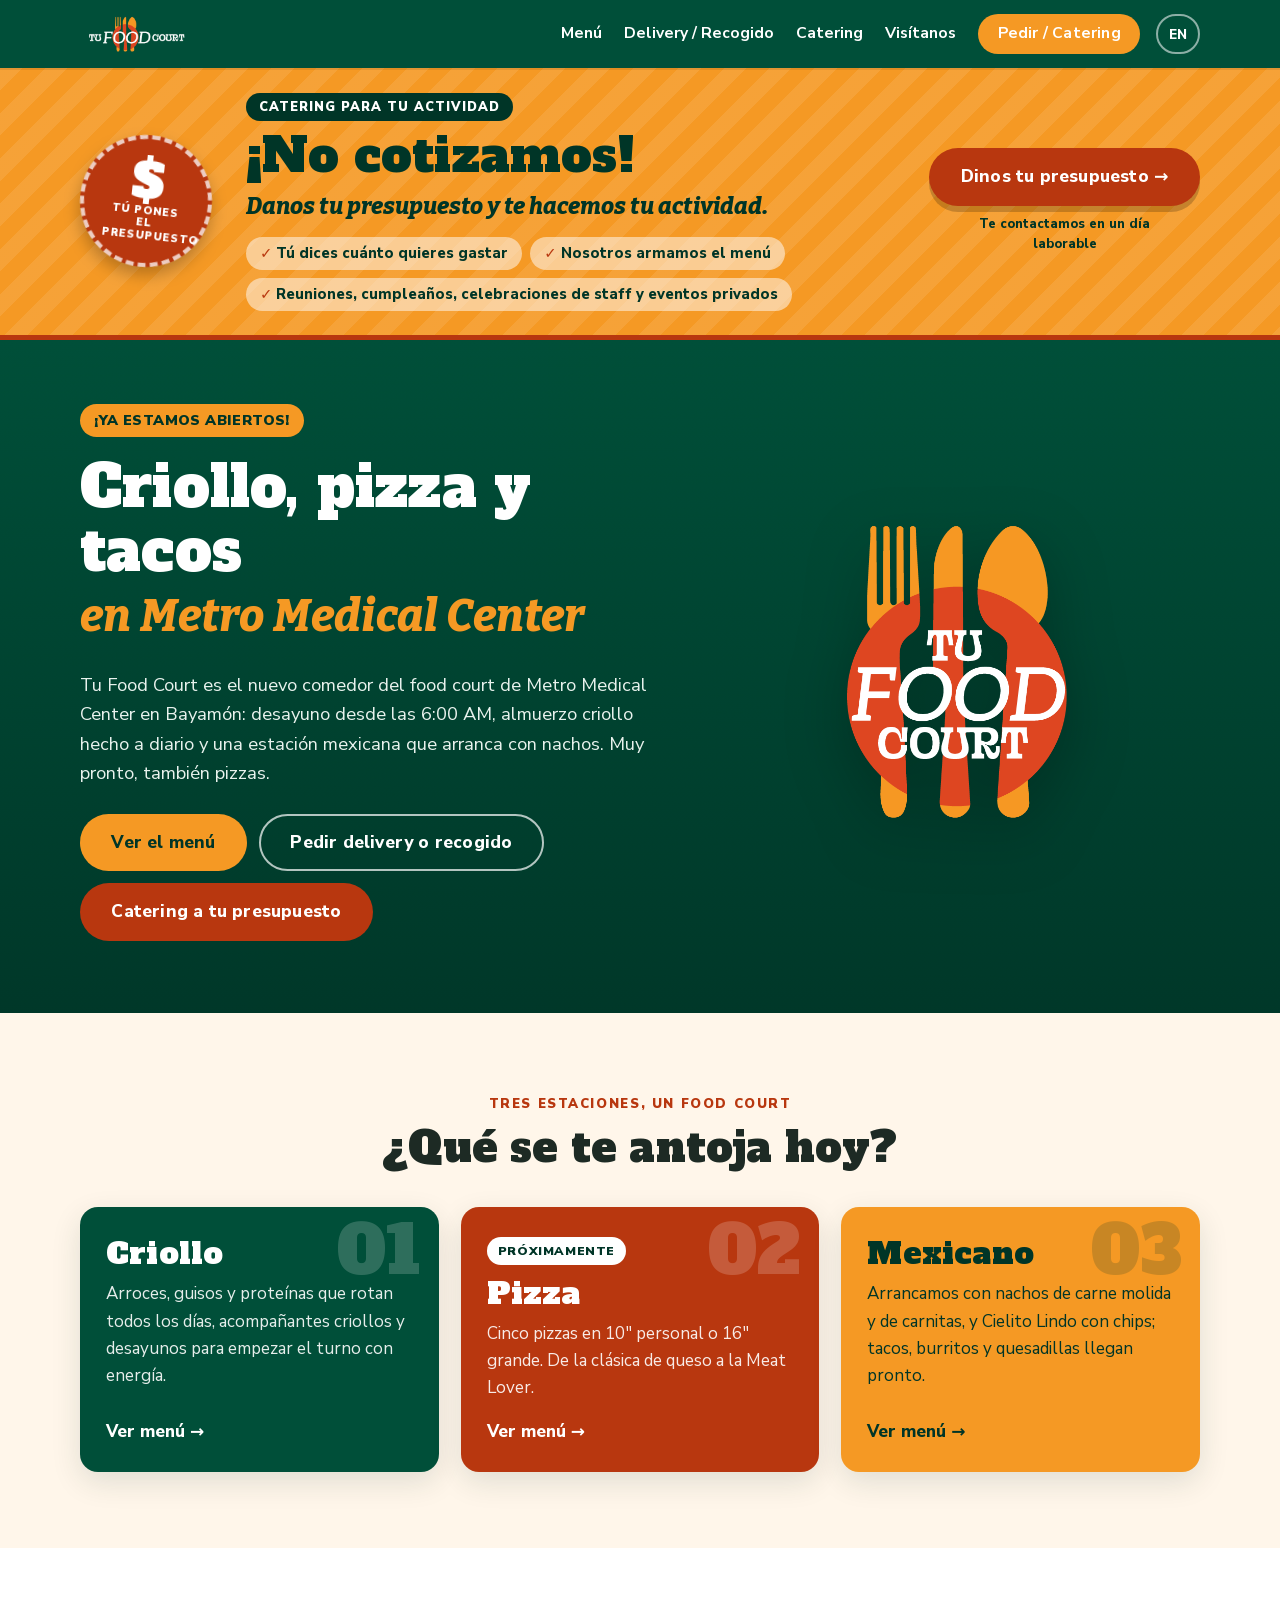
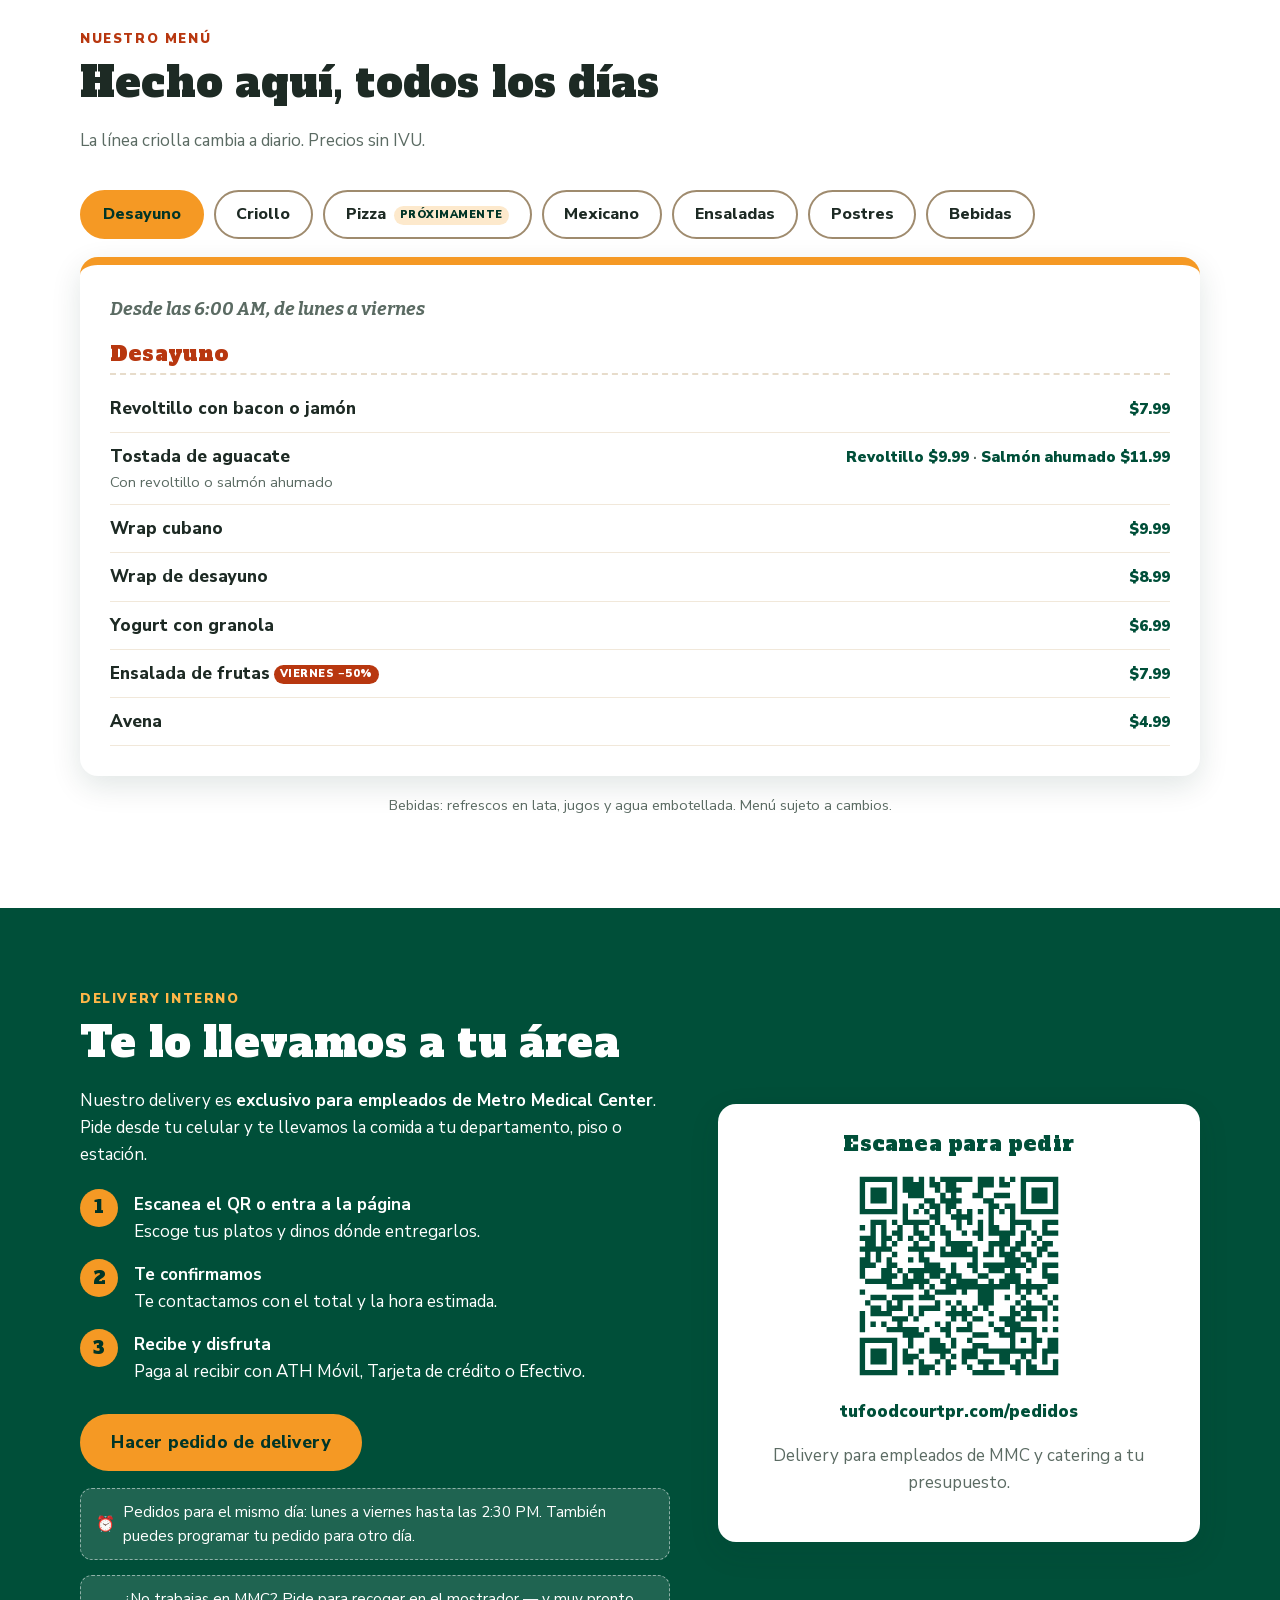
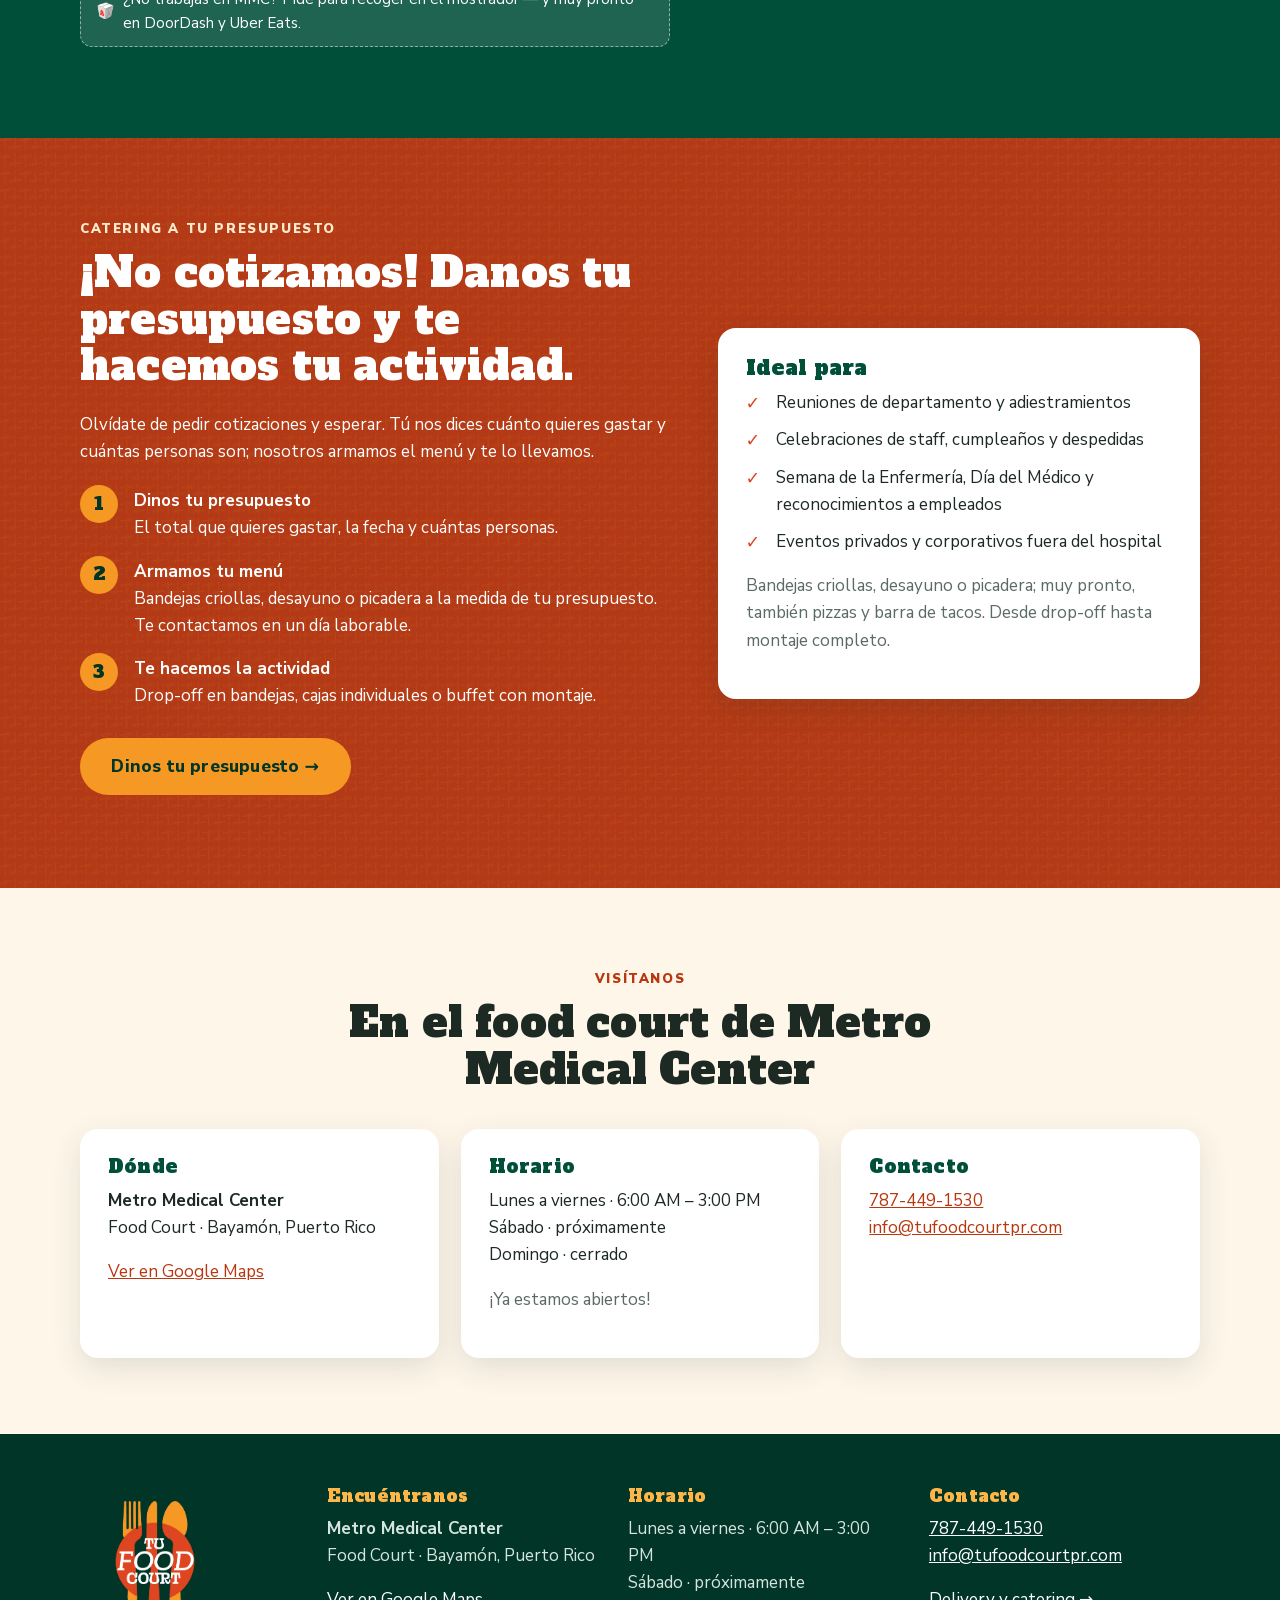
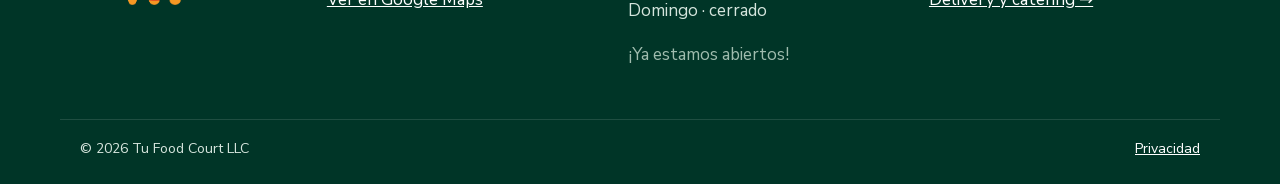
==== index.html @ abd8bc7c "Home: banner del viernes desde el jueves + anuncio de catering todos los días («¡No cotizamos!») - B" ====
<!doctype html>
<html lang="es">
<head>
  <meta charset="utf-8">
  <meta name="viewport" content="width=device-width, initial-scale=1">
  <meta http-equiv="Content-Security-Policy" content="default-src 'self'; script-src 'self' 'unsafe-inline'; style-src 'self' 'unsafe-inline'; font-src 'self'; img-src 'self' data:; connect-src https://formsubmit.co https://docs.google.com; base-uri 'self'; form-action 'none'">
  <title>Tu Food Court · Criollo, Pizza y Tacos en Bayamón</title>
  <meta name="description" content="Tu Food Court: comida criolla, pizza y tacos en el food court de Metro Medical Center, Bayamón. Delivery para empleados de MMC y catering para tus eventos.">
  <link rel="canonical" href="https://tufoodcourtpr.com/">
  <meta property="og:type" content="website">
  <meta property="og:title" content="Tu Food Court · Metro Medical Center Bayamón">
  <meta property="og:description" content="Criollo, pizza y tacos. Delivery para empleados de Metro Medical Center y catering.">
  <meta property="og:image" content="https://tufoodcourtpr.com/assets/img/og-image.jpg">
  <meta property="og:image:width" content="1200">
  <meta property="og:image:height" content="630">
  <meta name="twitter:card" content="summary_large_image">
  <meta property="og:url" content="https://tufoodcourtpr.com/">
  <meta name="theme-color" content="#004f39">
  <link rel="icon" type="image/png" href="/assets/img/favicon.png">
  <link rel="apple-touch-icon" href="/assets/img/apple-touch-icon.png">
  <link rel="preconnect" href="https://docs.google.com" crossorigin>
  <link rel="preload" href="/assets/fonts/nunito-sans-latin.woff2" as="font" type="font/woff2" crossorigin>
  <link rel="preload" href="/assets/fonts/alfa-slab-one-latin.woff2" as="font" type="font/woff2" crossorigin>
  <link rel="stylesheet" href="/assets/css/site.css?v=20261123a">
  <script src="/assets/js/config.js?v=20261123a"></script><!-- in the head (home only) so the pre-paint banner script below can read it -->
  <script type="application/ld+json">
  {"@context":"https://schema.org","@type":"Restaurant","name":"Tu Food Court","url":"https://tufoodcourtpr.com/",
   "servesCuisine":["Puerto Rican","Pizza","Mexican"],"image":"https://tufoodcourtpr.com/assets/img/og-image.jpg",
   "email":"info@tufoodcourtpr.com","acceptsReservations":"False","paymentAccepted":"ATH Móvil, Credit Card, Cash",
   "address":{"@type":"PostalAddress","streetAddress":"Metro Medical Center, Food Court","addressLocality":"Bayamón","addressRegion":"PR","addressCountry":"US"},
   "openingHoursSpecification":[
     {"@type":"OpeningHoursSpecification","dayOfWeek":["Monday","Tuesday","Wednesday","Thursday","Friday"],"opens":"06:00","closes":"15:00"}]}
  </script>
</head>
<body data-page="home" class="has-mobile-cta" data-title-en="Tu Food Court · Criollo, Pizza & Tacos in Bayamón">
  <a class="skip" href="#main" data-i18n="skip">Saltar al contenido</a>
  <header class="site-header" data-site-header></header>

  <main id="main">
    <!-- WEEKLY PROMO (filled by site.js from config.weeklyPromo; stays hidden when there is no promotion) -->
    <aside class="promo-hero" data-promo-banner aria-labelledby="promo-title" hidden></aside>

    <!-- CATERING AD (every day, config.cateringAd; site.js turns it into a slim strip while the Friday-promo banner above is on) -->
    <aside class="cat-ad" data-catering-ad aria-labelledby="cat-ad-title">
      <div class="wrap cat-inner">
        <div class="cat-badge" aria-hidden="true"><span class="cb-sign">$</span><span class="cb-txt" data-i18n="ad.badge">Tú pones el presupuesto</span></div>
        <div class="cat-copy">
          <span class="cat-kicker" data-i18n="ad.kicker">Catering para tu actividad</span>
          <p class="cat-title" id="cat-ad-title" data-i18n="ad.title">¡No cotizamos!</p>
          <p class="cat-sub" data-i18n="ad.sub">Danos tu presupuesto y te hacemos tu actividad.</p>
          <ul class="cat-points">
            <li data-i18n="ad.p1">Tú dices cuánto quieres gastar</li>
            <li data-i18n="ad.p2">Nosotros armamos el menú</li>
            <li data-i18n="ad.p3">Reuniones, cumpleaños, celebraciones de staff y eventos privados</li>
          </ul>
        </div>
        <div class="cat-act">
          <a class="btn btn-red btn-lg" href="/catering/" data-i18n="ad.cta">Dinos tu presupuesto →</a>
          <span class="cat-fine" data-i18n="ad.fine">Te contactamos en un día laborable</span>
        </div>
      </div>
    </aside>
    <script>
      // Before the first paint: on the Friday-promo days (from config.weeklyPromo.announceDaysBefore days ahead until the promo day's last
      // call, Puerto Rico time) hand the top to the promo banner right away, so nothing jumps when site.js fills it in. site.js
      // (TFC.promoNext / promoBanner) has the final word; keep this rule in step with it.
      (function () {
        try {
          var C = window.TFC_CONFIG, ad = document.querySelector('[data-catering-ad]');
          if (C.cateringAd === false) ad.hidden = true;
          var p = C.weeklyPromo, h = p && C.schedule[p.day];
          if (!p || !(p.percent > 0 && p.percent < 100) || !Array.isArray(p.items) || !Array.isArray(h)) return;
          var o = {};
          new Intl.DateTimeFormat('en-US', { timeZone: C.timeZone, hourCycle: 'h23', weekday: 'short', year: 'numeric', month: '2-digit', day: '2-digit', hour: '2-digit', minute: '2-digit' })
            .formatToParts(new Date()).forEach(function (x) { o[x.type] = x.value; });
          if (p.from && o.year + '-' + o.month + '-' + o.day < p.from) return;
          var dow = ['Sun', 'Mon', 'Tue', 'Wed', 'Thu', 'Fri', 'Sat'].indexOf(o.weekday);
          var c = h[1].split(':'), last = +c[0] * 60 + +c[1] - C.lastCallMinutesBeforeClose;
          var days = (p.day - dow + 7) % 7;
          if (days === 0 && +o.hour * 60 + +o.minute >= last) days = 7;
          var ann = Number.isInteger(p.announceDaysBefore) && p.announceDaysBefore >= 0 ? p.announceDaysBefore : 1;
          if (days > ann) return;
          var b = document.querySelector('[data-promo-banner]');
          b.hidden = false;
          b.classList.add('is-pending');
          ad.classList.add('is-slim');
        } catch (e) { /* site.js decides */ }
      })();
    </script>

    <!-- HERO -->
    <section class="hero">
      <div class="wrap">
        <div>
          <span class="hero-badge" data-cfg="openingLabel">¡Ya estamos abiertos!</span>
          <h1><span data-i18n="hero.title">Criollo, pizza y tacos</span>
            <span class="accent" data-i18n="hero.sub">en Metro Medical Center</span></h1>
          <p class="hero-lead" data-i18n="hero.lead">Tu Food Court es el nuevo comedor del food court de Metro Medical Center en Bayamón: desayuno desde las 6:00 AM, almuerzo criollo hecho a diario y una estación mexicana que arranca con nachos. Muy pronto, también pizzas.</p>
          <div class="hero-ctas">
            <a class="btn btn-amber btn-lg" href="#menu" data-i18n="hero.cta1">Ver el menú</a>
            <a class="btn btn-ghost btn-lg" href="/delivery/" data-i18n="hero.cta2">Pedir delivery o recogido</a>
            <a class="btn btn-red btn-lg" href="/catering/" data-i18n="hero.cta3">Catering a tu presupuesto</a>
          </div>
        </div>
        <img class="hero-logo" src="/assets/img/logo-v1.png" alt="Tu Food Court" width="823" height="717" fetchpriority="high">
      </div>
    </section>

    <!-- STATIONS -->
    <section class="section" id="estaciones">
      <div class="wrap">
        <div class="section-head center">
          <span class="eyebrow" data-i18n="st.eyebrow">Tres estaciones, un food court</span>
          <h2 data-i18n="st.title">¿Qué se te antoja hoy?</h2>
        </div>
        <div class="stations">
          <article class="station station-green">
            <span class="station-num" aria-hidden="true">01</span>
            <h3>Criollo</h3>
            <p data-i18n="st.criollo">Arroces, guisos y proteínas que rotan todos los días, acompañantes criollos y desayunos para empezar el turno con energía.</p>
            <a href="#menu" data-station-link="criollo" data-i18n="st.see">Ver menú →</a>
          </article>
          <article class="station station-red">
            <span class="station-num" aria-hidden="true">02</span>
            <span class="soon-badge" data-soon="pizza" data-i18n="soon">Próximamente</span>
            <h3>Pizza</h3>
            <p data-i18n="st.pizza">Cinco pizzas en 10" personal o 16" grande. De la clásica de queso a la Meat Lover.</p>
            <a href="#menu" data-station-link="pizza" data-i18n="st.see">Ver menú →</a>
          </article>
          <article class="station station-amber">
            <span class="station-num" aria-hidden="true">03</span>
            <span class="soon-badge" data-soon="mexicano" data-i18n="soon" hidden>Próximamente</span>
            <h3 data-i18n="st.mexTitle">Mexicano</h3>
            <p data-i18n="st.mex">Arrancamos con nachos de carne molida y de carnitas, y Cielito Lindo con chips; tacos, burritos y quesadillas llegan pronto.</p>
            <a href="#menu" data-station-link="mexicano" data-i18n="st.see">Ver menú →</a>
          </article>
        </div>
      </div>
    </section>

    <!-- MENU -->
    <section class="section section-paper" id="menu">
      <div class="wrap">
        <div class="section-head">
          <span class="eyebrow" data-i18n="menu.eyebrow">Nuestro menú</span>
          <h2 data-i18n="menu.title">Hecho aquí, todos los días</h2>
          <p class="muted" data-i18n="menu.lead">La línea criolla cambia a diario. Precios sin IVU.</p>
        </div>
        <div data-menu></div>
        <p class="menu-foot" data-i18n="menu.foot">Bebidas: refrescos en lata, jugos y agua embotellada. Menú sujeto a cambios.</p>
      </div>
    </section>

    <!-- DELIVERY -->
    <section class="section section-green" id="delivery">
      <div class="wrap split">
        <div>
          <span class="eyebrow" data-i18n="dl.eyebrow">Delivery interno</span>
          <h2 data-i18n="dl.title">Te lo llevamos a tu área</h2>
          <p data-i18n="dl.lead">Nuestro delivery es <strong>exclusivo para empleados de Metro Medical Center</strong>. Pide desde tu celular y te llevamos la comida a tu departamento, piso o estación.</p>
          <ol class="steps">
            <li><strong data-i18n="dl.s1t">Escanea el QR o entra a la página</strong><span data-i18n="dl.s1">Escoge tus platos y dinos dónde entregarlos.</span></li>
            <li><strong data-i18n="dl.s2t">Te confirmamos</strong><span data-i18n="dl.s2">Te contactamos con el total y la hora estimada.</span></li>
            <li><strong data-i18n="dl.s3t">Recibe y disfruta</strong><span><span data-i18n="dl.s3">Paga al recibir con</span> <span data-cfg-pay></span>.</span></li>
          </ol>
          <p><a class="btn btn-amber btn-lg" href="/delivery/" data-i18n="dl.cta">Hacer pedido de delivery</a></p>
          <p class="pill-note"><span aria-hidden="true">⏰</span> <span data-cfg-lastcall></span></p>
          <p class="pill-note"><span aria-hidden="true">🥡</span> <span data-i18n="dl.soon">¿No trabajas en MMC? Pide para recoger en el mostrador — y muy pronto en DoorDash y Uber Eats.</span></p>
        </div>
        <div class="card qr-card">
          <h3 data-i18n="qr.title">Escanea para pedir</h3>
          <img src="/assets/img/qr/qr-pedidos.svg" alt="Código QR para pedidos de delivery y catering" width="220" height="220">
          <p class="url">tufoodcourtpr.com/pedidos</p>
          <p class="muted" data-i18n="qr.lead">Delivery para empleados de MMC y catering a tu presupuesto.</p>
        </div>
      </div>
    </section>

    <!-- CATERING -->
    <section class="section section-red" id="catering">
      <div class="wrap split">
        <div>
          <span class="eyebrow" data-i18n="ct.eyebrow">Catering a tu presupuesto</span>
          <h2 data-i18n="ct.title">¡No cotizamos! Danos tu presupuesto y te hacemos tu actividad.</h2>
          <p data-i18n="ct.lead">Olvídate de pedir cotizaciones y esperar. Tú nos dices cuánto quieres gastar y cuántas personas son; nosotros armamos el menú y te lo llevamos.</p>
          <ol class="steps">
            <li><strong data-i18n="ct.s1t">Dinos tu presupuesto</strong><span data-i18n="ct.s1">El total que quieres gastar, la fecha y cuántas personas.</span></li>
            <li><strong data-i18n="ct.s2t">Armamos tu menú</strong><span data-i18n="ct.s2">Bandejas criollas, desayuno o picadera a la medida de tu presupuesto. Te contactamos en un día laborable.</span></li>
            <li><strong data-i18n="ct.s3t">Te hacemos la actividad</strong><span data-i18n="ct.s3">Drop-off en bandejas, cajas individuales o buffet con montaje.</span></li>
          </ol>
          <p><a class="btn btn-amber btn-lg" href="/catering/" data-i18n="ct.cta">Dinos tu presupuesto →</a></p>
        </div>
        <div class="card">
          <h3 data-i18n="ct.cardTitle">Ideal para</h3>
          <ul class="check-list">
            <li data-i18n="ct.i1">Reuniones de departamento y adiestramientos</li>
            <li data-i18n="ct.i2">Celebraciones de staff, cumpleaños y despedidas</li>
            <li data-i18n="ct.i3">Semana de la Enfermería, Día del Médico y reconocimientos a empleados</li>
            <li data-i18n="ct.i4">Eventos privados y corporativos fuera del hospital</li>
          </ul>
          <p class="muted" data-i18n="ct.lead2">Bandejas criollas, desayuno o picadera; muy pronto, también pizzas y barra de tacos. Desde drop-off hasta montaje completo.</p>
        </div>
      </div>
    </section>

    <!-- VISIT -->
    <section class="section" id="visitanos">
      <div class="wrap">
        <div class="section-head center">
          <span class="eyebrow" data-i18n="vs.eyebrow">Visítanos</span>
          <h2 data-i18n="vs.title">En el food court de Metro Medical Center</h2>
        </div>
        <div class="visit-grid">
          <div class="card">
            <h3 data-i18n="vs.where">Dónde</h3>
            <p><strong data-cfg="locationName"></strong><br><span data-cfg="locationArea"></span></p>
            <a data-cfg-maps href="#" target="_blank" rel="noopener" data-i18n="footer.map">Ver en Google Maps</a>
          </div>
          <div class="card">
            <h3 data-i18n="vs.hours">Horario</h3>
            <p data-cfg="hours"></p>
            <p class="muted" data-cfg="openingLabel"></p>
          </div>
          <div class="card">
            <h3 data-i18n="vs.contact">Contacto</h3>
            <p data-cfg-contact></p>
          </div>
        </div>
      </div>
    </section>
  </main>

  <div class="mobile-cta">
    <a class="btn btn-amber" href="/delivery/" data-i18n="m.delivery">Delivery / Recogido</a>
    <a class="btn btn-red" href="/catering/" data-i18n="m.catering">Catering</a>
  </div>

  <footer class="site-footer" data-site-footer></footer>

  <script src="/assets/js/menu.js?v=20261123a"></script>
  <script src="/assets/js/prices.js?v=20261123a"></script>
  <script src="/assets/js/i18n.js?v=20261123a"></script>
  <script src="/assets/js/site.js?v=20261123a"></script>
  <script src="/assets/js/criollo.js?v=20261123a"></script>
  <script>
    document.querySelectorAll('[data-station-link]').forEach(function (a) {
      a.addEventListener('click', function () {
        var m = document.querySelector('[data-menu]');
        m.dataset.active = a.dataset.stationLink; // honoured by the next render even while "Cargando el menú…" is showing
        var b = m.querySelector('[data-station="' + a.dataset.stationLink + '"]');
        if (b) b.click();
      });
    });
  </script>
</body>
</html>
---- assets/css/site.css ----
/* Tu Food Court — brand stylesheet. Colors sampled from the official logo files. */

/* Self-hosted Latin subsets (SIL Open Font License, see assets/fonts/OFL.txt). */
@font-face { font-family: 'Alfa Slab One'; font-style: normal; font-weight: 400; font-display: swap; src: url('/assets/fonts/alfa-slab-one-latin.woff2') format('woff2'); }
@font-face { font-family: 'Bitter'; font-style: italic; font-weight: 700 800; font-display: swap; src: url('/assets/fonts/bitter-italic-latin.woff2') format('woff2'); }
@font-face { font-family: 'Nunito Sans'; font-style: normal; font-weight: 400 900; font-display: swap; src: url('/assets/fonts/nunito-sans-latin.woff2') format('woff2'); }

:root {
  --green: #004f39;
  --green-deep: #003527;
  --green-soft: #e3efe9;
  --red: #db461c;
  --red-deep: #b8370f;
  --amber: #f59924;
  --amber-soft: #fde9cc;
  --cream: #fff6ea;
  --paper: #ffffff;
  --ink: #1d2a24;
  --muted: #5b6b63;
  --line: #e7dccb;
  --line-strong: #9f8b6e;   /* 3.1:1 on white — visible form-field borders */
  --amber-text: #ffb648;    /* amber for TEXT on green (4.35:1 → 5.9:1) */
  --radius: 18px;
  --radius-sm: 10px;
  --shadow: 0 10px 30px rgba(0, 53, 39, .12);
  --font-display: 'Alfa Slab One', 'Rockwell', Georgia, serif;
  --font-accent: 'Bitter', Georgia, serif;
  --font-body: 'Nunito Sans', system-ui, -apple-system, 'Segoe UI', sans-serif;
  --wrap: 1160px;
}

*, *::before, *::after { box-sizing: border-box; }
html { scroll-behavior: smooth; -webkit-text-size-adjust: 100%; overflow-x: clip; } /* clip (not hidden) keeps sticky/anchors working and stops phones from widening the page when something overflows */
body {
  margin: 0;
  font-family: var(--font-body);
  font-size: 17px;
  line-height: 1.6;
  color: var(--ink);
  background: var(--cream);
  /* no overflow-x here: with html { overflow-x: clip } a body overflow value would make body a scroll
     container and un-stick the header */
}
img { max-width: 100%; height: auto; display: block; }
[hidden] { display: none !important; }
a { color: var(--red-deep); }
a:hover { color: var(--red); }
h1, h2, h3, h4 { font-family: var(--font-display); font-weight: 400; line-height: 1.12; margin: 0 0 .5em; letter-spacing: .2px; }
h1 { font-size: clamp(2.1rem, 5.2vw, 3.6rem); }
h2 { font-size: clamp(1.7rem, 3.6vw, 2.6rem); }
h3 { font-size: 1.3rem; }
p { margin: 0 0 1em; }
.wrap { width: 100%; max-width: var(--wrap); margin: 0 auto; padding: 0 20px; }
.sr-only { position: absolute; width: 1px; height: 1px; overflow: hidden; clip: rect(0 0 0 0); white-space: nowrap; }
.muted { color: var(--muted); }
.accent { font-family: var(--font-accent); font-style: italic; font-weight: 800; }
:focus-visible { outline: 3px solid var(--green); outline-offset: 2px; }
.site-header :focus-visible, .hero :focus-visible, .section-green :focus-visible, .section-red :focus-visible, .page-hero :focus-visible, .hub :focus-visible, .site-footer :focus-visible, .station :focus-visible { outline-color: var(--amber); }
.station-amber :focus-visible { outline-color: var(--green-deep); }
.station-red :focus-visible, .section-red :focus-visible, .page-hero.red :focus-visible { outline-color: #fff; }
[id] { scroll-margin-top: 84px; } /* anchors land below the sticky header */
.skip { position: absolute; left: -999px; top: 8px; background: var(--amber); color: var(--green-deep); padding: 8px 14px; border-radius: 8px; z-index: 100; font-weight: 800; }
.skip:focus { left: 8px; }

/* ---------- buttons ---------- */
.btn {
  display: inline-flex; align-items: center; justify-content: center; gap: .5em;
  font-family: var(--font-body); font-weight: 800; font-size: 1rem; letter-spacing: .2px;
  padding: .85em 1.4em; border-radius: 999px; border: 2px solid transparent;
  text-decoration: none; cursor: pointer; transition: transform .12s ease, background .15s ease, box-shadow .15s ease;
  line-height: 1.1;
}
.btn:hover { transform: translateY(-1px); }
.btn:active { transform: translateY(0); }
.btn-amber { background: var(--amber); color: var(--green-deep); }
.btn-amber:hover { background: #ffaa3d; color: var(--green-deep); }
.btn-red { background: var(--red-deep); color: #fff; } /* 5.9:1 with white; brand red alone is 4.3:1 */
.btn-red:hover { background: #9e2f0c; color: #fff; }
.btn-green { background: var(--green); color: #fff; }
.btn-green:hover { background: var(--green-deep); color: #fff; }
.btn-ghost { background: transparent; color: #fff; border-color: rgba(255,255,255,.7); }
.btn-ghost:hover { background: rgba(255,255,255,.12); color: #fff; }
.btn-sm { padding: .6em 1.1em; font-size: .92rem; }
.btn-lg { padding: 1em 1.7em; font-size: 1.08rem; }
.btn[disabled] { opacity: .6; cursor: progress; transform: none; }

/* ---------- header ---------- */
.site-header { position: sticky; top: 0; z-index: 50; min-height: 68px; background: var(--green); box-shadow: 0 2px 0 rgba(0,0,0,.08); } /* reserved so the page doesn't jump when site.js draws the header */
.header-inner { display: flex; align-items: center; gap: 16px; min-height: 68px; }
.brand img { height: 50px; width: auto; }
.nav { display: flex; align-items: center; gap: 22px; margin-left: auto; }
.nav a { color: #fff; text-decoration: none; font-weight: 700; font-size: .98rem; }
.nav a:not(.btn):hover, .nav a[aria-current] { color: var(--amber-text); }
.header-actions { display: flex; align-items: center; gap: 8px; }
.lang-toggle {
  font: 800 .85rem var(--font-body); color: #fff; background: transparent;
  border: 2px solid rgba(255,255,255,.55); border-radius: 999px; padding: .35em .8em; cursor: pointer; min-height: 40px; min-width: 44px;
}
.lang-toggle:hover { border-color: var(--amber); color: var(--amber-text); }
.nav-burger { display: none; background: none; border: 0; padding: 10px; cursor: pointer; min-width: 44px; min-height: 44px; }
.nav-burger span { display: block; width: 24px; height: 3px; background: #fff; border-radius: 2px; margin: 4px 0; }
@media (max-width: 880px) {
  .nav-burger { display: block; }
  .nav {
    position: absolute; top: 100%; left: 0; right: 0; flex-direction: column; align-items: stretch; gap: 0;
    background: var(--green-deep); padding: 8px 20px 18px; display: none; margin: 0;
  }
  .nav.open { display: flex; }
  .nav a { padding: 12px 0; border-bottom: 1px solid rgba(255,255,255,.1); }
  .nav .nav-cta { margin-top: 12px; border-bottom: 0; }
  .header-actions { margin-left: auto; }
  .brand img { height: 42px; }
}

/* ---------- hero ---------- */
.hero {
  position: relative; color: #fff; overflow: hidden;
  background: var(--green) url('/assets/img/pattern-tile.png') repeat;
  background-blend-mode: soft-light;
  background-size: 300px;
}
.hero::after { content: ''; position: absolute; inset: 0; background: linear-gradient(180deg, rgba(0,79,57,.8), rgba(0,53,39,.9)); }
.hero .wrap { position: relative; z-index: 1; display: grid; grid-template-columns: 1.1fr .9fr; gap: 40px; align-items: center; padding-top: 64px; padding-bottom: 72px; }
.hero h1 { color: #fff; }
.hero h1 .accent { color: var(--amber); display: block; font-size: .78em; margin-top: .15em; }
.hero-lead { font-size: 1.15rem; max-width: 34em; color: #e8f2ed; }
.hero-badge {
  display: inline-block; background: var(--amber); color: var(--green-deep); font-weight: 900;
  border-radius: 999px; padding: .35em 1em; font-size: .9rem; letter-spacing: .4px; text-transform: uppercase; margin-bottom: 18px;
}
.hero-ctas { display: flex; flex-wrap: wrap; gap: 12px; margin-top: 26px; }
.hero-logo { justify-self: center; width: min(420px, 100%); filter: drop-shadow(0 18px 30px rgba(0,0,0,.25)); }
@media (max-width: 880px) {
  .hero .wrap { grid-template-columns: 1fr; text-align: center; padding-top: 36px; padding-bottom: 52px; gap: 18px; }
  .hero-logo { width: min(260px, 70%); order: -1; }
  .hero-lead { margin-left: auto; margin-right: auto; }
  .hero-ctas { justify-content: center; }
}

/* ---------- weekly promo banner (home; filled by site.js from config.weeklyPromo) ---------- */
.promo-hero {
  position: relative; overflow: hidden; color: #fff;
  background: linear-gradient(rgba(0,0,0,.18), rgba(0,0,0,.18)), url('/assets/img/pattern-tile.png') repeat var(--red); background-size: auto, 300px; /* same recipe as .section-red: white text ≥4.6:1 */
  border-bottom: 5px solid var(--amber);
  animation: promo-in .55s cubic-bezier(.2,.8,.2,1) both;
}
.promo-hero[hidden] { display: none; }
.promo-hero.is-pending { min-height: 290px; } /* reserved by the pre-paint script in index.html until site.js draws the banner */
.promo-hero::before { /* a light sweep across the banner, three times, once the page has settled */
  content: ''; position: absolute; inset: 0; pointer-events: none; transform: translateX(-100%);
  background: linear-gradient(105deg, transparent 38%, rgba(255,255,255,.2) 50%, transparent 62%);
  animation: promo-shine 2.6s ease-in-out 1.1s 1; /* one pass: all automatic motion ends within 5 s (WCAG 2.2.2) */
}
.promo-hero :focus-visible { outline-color: #fff; }
.promo-inner { position: relative; z-index: 1; display: grid; grid-template-columns: auto minmax(0, 1fr) auto; gap: 18px 34px; align-items: center; padding-top: 26px; padding-bottom: 26px; }
.promo-burst {
  position: relative; width: 138px; height: 138px; display: grid; place-content: center; text-align: center; color: var(--green-deep);
  transform: rotate(-8deg); filter: drop-shadow(0 8px 12px rgba(0,0,0,.35));
  animation: promo-burst-in .7s .2s cubic-bezier(.3,1.6,.5,1) both, promo-pulse 1.6s 1.1s ease-in-out 2;
}
.promo-burst::before {
  content: ''; position: absolute; inset: 0; background: var(--amber);
  clip-path: polygon(50% 0%, 61% 11%, 75% 6%, 80% 20%, 94% 25%, 89% 39%, 100% 50%, 89% 61%, 94% 75%, 80% 80%, 75% 94%, 61% 89%, 50% 100%, 39% 89%, 25% 94%, 20% 80%, 6% 75%, 11% 61%, 0% 50%, 11% 39%, 6% 25%, 20% 20%, 25% 6%, 39% 11%);
}
.promo-burst > * { position: relative; }
.pb-num { font-family: var(--font-display); font-size: 2.9rem; line-height: .95; }
.pb-num small { font-size: 1.6rem; }
.pb-off { font-weight: 900; font-size: 1rem; letter-spacing: 2px; margin-top: 2px; }
.promo-kicker { display: inline-block; background: var(--amber); color: var(--green-deep); font-weight: 900; font-size: .84rem; letter-spacing: 1px; text-transform: uppercase; border-radius: 999px; padding: .3em 1em; margin-bottom: 8px; }
.promo-title { font-family: var(--font-display); line-height: 1.12; letter-spacing: .2px; color: #fff; font-size: clamp(1.9rem, 4.6vw, 3rem); margin: 0 0 .15em; text-shadow: 0 2px 0 rgba(0,0,0,.18); }
.promo-sub { font-size: 1.12rem; font-weight: 700; margin: 0; color: #fff; }
.promo-dishes { list-style: none; margin: 14px 0 0; padding: 0; display: flex; flex-wrap: wrap; gap: 8px; }
.promo-dishes li { background: rgba(0,0,0,.26); border-radius: 999px; padding: .38em 1em; font-size: .95rem; font-weight: 800; }
.promo-dishes .pd-price { white-space: nowrap; }
.promo-hero .was { color: #ffd9cb; font-weight: 700; }
.promo-dishes .now { font-size: 1.12rem; font-weight: 900; color: #fff; }
.promo-act { display: flex; flex-direction: column; align-items: center; gap: 8px; text-align: center; }
.promo-act .btn { box-shadow: 0 6px 0 rgba(0,0,0,.22); }
.promo-act .btn:hover { transform: translateY(-2px); }
.promo-fine { font-size: .8rem; font-weight: 700; color: #ffe9dc; max-width: 17em; }
@keyframes promo-in { from { opacity: 0; transform: translateY(-14px); } }
@keyframes promo-shine { from { transform: translateX(-100%); } to { transform: translateX(100%); } }
@keyframes promo-burst-in { from { opacity: 0; transform: scale(.2) rotate(-55deg); } }
@keyframes promo-pulse { 50% { transform: scale(1.08) rotate(-4deg); } }
@media (max-width: 760px) {
  .promo-inner { grid-template-columns: auto minmax(0, 1fr); grid-template-areas: "burst kick" "burst title" "sub sub" "dishes dishes" "act act"; gap: 2px 16px; padding-top: 18px; padding-bottom: 20px; }
  .promo-copy { display: contents; }
  .promo-burst { grid-area: burst; width: 98px; height: 98px; }
  .pb-num { font-size: 2.05rem; }
  .pb-num small { font-size: 1.15rem; }
  .pb-off { font-size: .8rem; }
  .promo-kicker { grid-area: kick; align-self: end; justify-self: start; font-size: .76rem; margin-bottom: 2px; }
  .promo-title { grid-area: title; align-self: start; font-size: clamp(1.55rem, 7.4vw, 2rem); margin: 0; }
  .promo-sub { grid-area: sub; margin-top: 10px; font-size: 1.02rem; }
  .promo-dishes { grid-area: dishes; margin-top: 10px; }
  .promo-act { grid-area: act; margin-top: 14px; }
  .promo-act .btn { width: 100%; }
  .promo-hero.is-pending { min-height: 470px; }
}

/* ---------- catering ad (home, every day; config.cateringAd). Big banner, or .is-slim strip under the promo banner ---------- */
.cat-ad {
  position: relative; overflow: hidden; color: var(--green-deep);
  background: repeating-linear-gradient(135deg, rgba(255,255,255,.09) 0 16px, transparent 16px 32px), var(--amber); /* green-deep text on amber: 6.4:1 */
  border-bottom: 5px solid var(--red-deep);
  animation: promo-in .55s cubic-bezier(.2,.8,.2,1) both;
}
.cat-ad[hidden] { display: none; }
.cat-ad :focus-visible { outline-color: var(--green-deep); }
.cat-inner { position: relative; display: grid; grid-template-columns: auto minmax(0, 1fr) auto; gap: 18px 34px; align-items: center; padding-top: 24px; padding-bottom: 24px; }
.cat-badge {
  width: 132px; height: 132px; border-radius: 50%; background: var(--red-deep); color: #fff; border: 4px dashed rgba(255,255,255,.75);
  display: grid; place-content: center; text-align: center; transform: rotate(6deg); box-shadow: 0 8px 16px rgba(0,0,0,.25);
  animation: promo-burst-in .7s .2s cubic-bezier(.3,1.6,.5,1) both, promo-pulse 1.6s 1.1s ease-in-out 2;
}
.cb-sign { font-family: var(--font-display); font-size: 3rem; line-height: .9; }
.cb-txt { font-weight: 900; font-size: .68rem; letter-spacing: .6px; text-transform: uppercase; line-height: 1.15; max-width: 7.5em; margin: 2px auto 0; }
.cat-kicker { display: inline-block; background: var(--green-deep); color: #fff; font-weight: 900; font-size: .8rem; letter-spacing: 1px; text-transform: uppercase; border-radius: 999px; padding: .3em 1em; margin-bottom: 8px; }
.cat-title { font-family: var(--font-display); line-height: 1.12; letter-spacing: .2px; color: var(--green-deep); font-size: clamp(1.9rem, 4.6vw, 3rem); margin: 0 0 .1em; }
.cat-sub { font-family: var(--font-accent); font-style: italic; font-weight: 800; font-size: clamp(1.15rem, 2.4vw, 1.45rem); margin: 0; }
.cat-points { list-style: none; margin: 12px 0 0; padding: 0; display: flex; flex-wrap: wrap; gap: 8px; }
.cat-points li { background: rgba(255,255,255,.5); border-radius: 999px; padding: .32em .95em; font-size: .92rem; font-weight: 800; }
.cat-points li::before { content: '✓ '; color: var(--red-deep); font-weight: 900; }
.cat-act { display: flex; flex-direction: column; align-items: center; gap: 8px; text-align: center; }
.cat-act .btn { box-shadow: 0 6px 0 rgba(0,0,0,.2); }
.cat-act .btn:hover { transform: translateY(-2px); }
.cat-fine { font-size: .8rem; font-weight: 800; max-width: 17em; }
.cat-ad.is-slim { animation: none; border-bottom-width: 4px; }
.cat-ad.is-slim .cat-badge, .cat-ad.is-slim .cat-kicker, .cat-ad.is-slim .cat-points, .cat-ad.is-slim .cat-fine { display: none; }
.cat-ad.is-slim .cat-inner { grid-template-columns: minmax(0, 1fr) auto; padding-top: 12px; padding-bottom: 12px; gap: 10px 24px; }
.cat-ad.is-slim .cat-title { display: inline; font-size: clamp(1.25rem, 2.6vw, 1.6rem); margin-right: .35em; }
.cat-ad.is-slim .cat-sub { display: inline; font-size: clamp(1.02rem, 2vw, 1.2rem); }
.cat-ad.is-slim .cat-act .btn { padding: .65em 1.2em; font-size: .98rem; }
@media (max-width: 760px) {
  .cat-inner { grid-template-columns: auto minmax(0, 1fr); grid-template-areas: "badge kick" "badge title" "sub sub" "points points" "act act"; gap: 2px 16px; padding-top: 18px; padding-bottom: 20px; }
  .cat-copy { display: contents; }
  .cat-badge { grid-area: badge; width: 96px; height: 96px; border-width: 3px; }
  .cb-sign { font-size: 2.2rem; }
  .cb-txt { font-size: .56rem; letter-spacing: 0; }
  .cat-kicker { grid-area: kick; align-self: end; justify-self: start; font-size: .72rem; margin-bottom: 2px; }
  .cat-title { grid-area: title; align-self: start; font-size: clamp(1.6rem, 8vw, 2.1rem); margin: 0; }
  .cat-sub { grid-area: sub; margin-top: 10px; }
  .cat-points { grid-area: points; margin-top: 10px; }
  .cat-act { grid-area: act; margin-top: 14px; }
  .cat-act .btn { width: 100%; }
  .cat-ad.is-slim .cat-inner { grid-template-columns: 1fr; grid-template-areas: "sub" "act"; text-align: center; }
  .cat-ad.is-slim .cat-copy { display: block; grid-area: sub; }
  .cat-ad.is-slim .cat-sub { margin-top: 0; }
  .cat-ad.is-slim .cat-act { margin-top: 4px; }
  .cat-ad.is-slim .cat-act .btn { width: auto; }
}

/* ---------- sections ---------- */
.section { padding: 76px 0; }
.section-head { max-width: 720px; margin-bottom: 36px; }
.section-head.center { text-align: center; margin-left: auto; margin-right: auto; }
.eyebrow { display: inline-block; font-weight: 900; font-size: .82rem; letter-spacing: 1.6px; text-transform: uppercase; color: var(--red-deep); margin-bottom: 10px; }
.section-green { background: var(--green); color: #fff; }
.section-green h2, .section-green h3 { color: #fff; }
.section-green .eyebrow { color: var(--amber-text); }
.section-red { background: linear-gradient(rgba(0,0,0,.18), rgba(0,0,0,.18)), url('/assets/img/pattern-tile.png') repeat var(--red); background-size: auto, 300px; color: #fff; } /* slight darkening lifts white text to ≥4.6:1 */
.section-red h2, .section-red h3 { color: #fff; }
.section-red .eyebrow { color: var(--amber-soft); }
.section-paper { background: var(--paper); }
@media (max-width: 640px) { .section { padding: 54px 0; } }

/* stations */
.stations { display: grid; grid-template-columns: repeat(3, 1fr); gap: 22px; }
.station {
  border-radius: var(--radius); padding: 30px 26px 26px; color: #fff; position: relative; overflow: hidden; min-height: 250px;
  display: flex; flex-direction: column; box-shadow: var(--shadow);
}
.station h3 { font-size: 1.9rem; margin-bottom: .3em; }
.station p { color: rgba(255,255,255,.9); }
.station .station-num { font-family: var(--font-display); font-size: 4.2rem; line-height: 1; opacity: .18; position: absolute; right: 18px; top: 10px; }
.station a { margin-top: auto; color: #fff; font-weight: 800; text-decoration: none; }
.station a:hover { text-decoration: underline; color: #fff; }
.station-green { background: var(--green); }
.station-red { background: var(--red-deep); }
.station-amber { background: var(--amber); color: var(--green-deep); }
.station-amber p, .station-amber a, .station-amber a:hover { color: var(--green-deep); }
@media (max-width: 880px) { .stations { grid-template-columns: 1fr; } .station { min-height: 0; } }

/* «Próximamente»: stations listed in config.comingSoon */
.soon-badge { align-self: flex-start; background: #fff; color: var(--green-deep); font-weight: 900; font-size: .78rem; letter-spacing: .6px; text-transform: uppercase; border-radius: 999px; padding: .3em .9em; margin-bottom: 12px; }
.soon-tag { display: inline-block; vertical-align: middle; margin-left: .35em; padding: .1em .55em; border-radius: 999px; background: var(--amber-soft); color: var(--green-deep); font-size: .68rem; font-weight: 900; letter-spacing: .5px; text-transform: uppercase; line-height: 1.5; }
/* Weekly promotion (config.weeklyPromo): tag next to a discounted dish and the crossed-out normal price in the cart */
.promo-tag { display: inline-block; vertical-align: middle; margin-left: .35em; padding: .1em .55em; border-radius: 999px; background: var(--red-deep); color: #fff; font-size: .68rem; font-weight: 900; letter-spacing: .5px; text-transform: uppercase; line-height: 1.5; white-space: nowrap; }
.cart-price .promo-tag { margin-left: 0; }
.was { color: var(--muted); font-weight: 700; text-decoration: line-through; }
.mi-soon { margin-left: auto; }
.mi-soon .soon-tag { margin-left: 0; }
.pick-soon { cursor: default; border-style: dashed; }
.pick-soon:hover { border-color: #cdbfa6; }
.soon-note { background: var(--amber-soft); color: var(--green-deep); border-left: 6px solid var(--amber); border-radius: var(--radius-sm); padding: 12px 16px; margin: 4px 0 20px; font-size: .95rem; }

/* menu */
.menu-tabs { display: flex; flex-wrap: wrap; gap: 10px; margin-bottom: 18px; }
.menu-tab {
  font: 800 1rem var(--font-body); padding: .7em 1.3em; border-radius: 999px; cursor: pointer;
  border: 2px solid var(--line-strong); background: var(--paper); color: var(--ink);
}
.menu-tab[aria-pressed="true"].tab-green { background: var(--green); border-color: var(--green); color: #fff; }
.menu-tab[aria-pressed="true"].tab-red { background: var(--red-deep); border-color: var(--red-deep); color: #fff; }
.menu-tab[aria-pressed="true"].tab-amber { background: var(--amber); border-color: var(--amber); color: var(--green-deep); }
.menu-tab[aria-pressed="true"].tab-cream { background: var(--green-deep); border-color: var(--green-deep); color: #fff; }
.menu-tabs.small .menu-tab { font-size: .9rem; padding: .5em 1em; }
.menu-panel { background: var(--paper); border-radius: var(--radius); padding: 30px; border-top: 8px solid var(--green); box-shadow: var(--shadow); }
.menu-panel.panel-red { border-top-color: var(--red); }
.menu-panel.panel-amber { border-top-color: var(--amber); }
.menu-tagline { font-family: var(--font-accent); font-style: italic; font-weight: 700; font-size: 1.15rem; color: var(--muted); }
.menu-sections { display: grid; grid-template-columns: repeat(auto-fit, minmax(300px, 1fr)); gap: 28px 40px; }
.menu-section h3 { color: var(--green); border-bottom: 2px dashed var(--line); padding-bottom: .35em; }
.panel-red .menu-section h3 { color: var(--red-deep); }
.panel-amber .menu-section h3 { color: var(--red-deep); }
.menu-note { font-size: .95rem; color: var(--muted); }
.menu-loading, .menu-empty { color: var(--muted); font-size: .95rem; margin: 6px 0; min-height: 2.5em; } /* while prices.js reads the sheet / a station the owner emptied */
.menu-items { list-style: none; margin: 0; padding: 0; }
.menu-items li { padding: 10px 0; border-bottom: 1px solid #f1e8da; }
/* Name and price share a line when they fit; a long multi-variant price (e.g. "Regular $12.99 · Combo $15.99")
   drops to its own right-aligned line and wraps between variants instead of widening the page on phones. */
.mi-row { display: flex; flex-wrap: wrap; justify-content: space-between; align-items: baseline; gap: 2px 12px; }
.mi-price { font-weight: 900; color: var(--green); font-size: .95rem; text-align: right; margin-left: auto; max-width: 100%; white-space: normal; overflow-wrap: anywhere; }
.mi-price .var { white-space: nowrap; }
.mi-price .now { color: var(--red-deep); }
.mi-price .was { font-weight: 700; }
.mi-price .sep { color: var(--muted); font-weight: 700; }
.panel-red .mi-price { color: var(--red-deep); }
.mi-name { display: block; font-weight: 800; flex: 1 1 auto; min-width: 0; overflow-wrap: anywhere; }
.mi-desc { display: block; font-size: .92rem; color: var(--muted); }
.menu-groups { display: grid; grid-template-columns: repeat(2, 1fr); gap: 18px; }
/* "Hoy en la línea criolla" — filled by criollo.js from the owner's Google Sheet */
.criollo-today { background: var(--green-soft); border-left: 6px solid var(--amber); border-radius: var(--radius-sm); padding: 14px 16px; margin: 0 0 22px; }
.criollo-today[hidden] { display: none; }
.criollo-today.compact { margin: 0 0 12px; padding: 12px 14px; }
.today-title { margin: 0 0 8px; font-weight: 900; color: var(--green); letter-spacing: .5px; text-transform: uppercase; font-size: .85rem; }
.today-date { display: block; text-transform: none; letter-spacing: 0; font-weight: 700; color: var(--muted); font-size: .9rem; }
.today-list { margin: 0; display: grid; gap: 6px 14px; grid-template-columns: repeat(auto-fit, minmax(220px, 1fr)); }
.today-list div { display: flex; flex-direction: column; gap: 1px; min-width: 0; }
.today-list dt { font-size: .78rem; font-weight: 900; text-transform: uppercase; letter-spacing: .6px; color: var(--red-deep); }
.today-list dd { margin: 0; font-weight: 700; overflow-wrap: anywhere; }
.today-foot { margin: 10px 0 0; font-size: .9rem; color: var(--muted); font-weight: 700; }
.today-foot .var { white-space: nowrap; }
.criollo-today.compact .today-list { grid-template-columns: 1fr; gap: 4px; }
.menu-group h4 { font-family: var(--font-body); font-weight: 900; font-size: .8rem; letter-spacing: 1.3px; text-transform: uppercase; color: var(--red-deep); margin-bottom: .4em; }
.menu-group ul { margin: 0; padding-left: 1.1em; font-size: .95rem; }
.menu-group li { margin-bottom: 2px; }
.menu-foot { margin-top: 18px; font-size: .9rem; color: var(--muted); text-align: center; }
@media (max-width: 640px) { .menu-panel { padding: 22px 18px; } .menu-groups { grid-template-columns: 1fr; } .menu-sections { grid-template-columns: 1fr; } }

/* split feature (delivery / catering) */
.split { display: grid; grid-template-columns: 1.1fr .9fr; gap: 48px; align-items: center; }
.split.reverse > :first-child { order: 2; }
.steps { list-style: none; padding: 0; margin: 22px 0 28px; counter-reset: s; }
.steps li { position: relative; padding-left: 54px; margin-bottom: 16px; counter-increment: s; }
.steps li::before {
  content: counter(s); position: absolute; left: 0; top: -2px; width: 38px; height: 38px; border-radius: 50%;
  background: var(--amber); color: var(--green-deep); font-family: var(--font-display); display: grid; place-items: center; font-size: 1.1rem;
}
.steps strong { display: block; }
.pill-note {
  display: inline-flex; gap: .5em; align-items: center; background: rgba(255,255,255,.12); border: 1px dashed rgba(255,255,255,.5);
  border-radius: 12px; padding: .7em 1em; font-size: .95rem;
}
.card {
  background: var(--paper); color: var(--ink); border-radius: var(--radius); padding: 28px; box-shadow: var(--shadow);
}
.card h3 { color: var(--green); }
.qr-card { text-align: center; }
.qr-card img { width: 220px; margin: 6px auto 12px; border-radius: 12px; }
.qr-card .url { font-weight: 900; color: var(--green); word-break: break-all; }
.check-list { list-style: none; padding: 0; margin: 0 0 1em; }
.check-list li { padding-left: 30px; position: relative; margin-bottom: 10px; }
.check-list li::before { content: '✓'; position: absolute; left: 0; top: 0; font-weight: 900; color: var(--amber); font-size: 1.1rem; }
.section-paper .check-list li::before, .card .check-list li::before { color: var(--red); }
@media (max-width: 880px) { .split { grid-template-columns: 1fr; gap: 30px; } .split.reverse > :first-child { order: 0; } }

/* visit */
.visit-grid { display: grid; grid-template-columns: repeat(3, 1fr); gap: 22px; }
.visit-grid .card h3 { font-size: 1.15rem; }
@media (max-width: 880px) { .visit-grid { grid-template-columns: 1fr; } }

/* ---------- order hub (QR landing) ---------- */
.hub { min-height: calc(100vh - 68px); background: var(--green) url('/assets/img/pattern-tile.png'); background-size: 300px; background-blend-mode: soft-light; padding: 40px 0 60px; }
.hub-inner { max-width: 760px; margin: 0 auto; text-align: center; color: #fff; }
.hub-logo { width: 190px; margin: 0 auto 10px; }
.hub h1 { color: #fff; font-size: clamp(1.8rem, 5vw, 2.6rem); }
.hub-cards { display: grid; grid-template-columns: 1fr 1fr; gap: 18px; margin-top: 26px; text-align: left; }
.hub-card {
  display: flex; flex-direction: column; gap: 6px; text-decoration: none; color: var(--ink); background: var(--paper);
  border-radius: var(--radius); padding: 26px 24px; box-shadow: 0 14px 30px rgba(0,0,0,.2); border-top: 8px solid var(--red);
  transition: transform .15s ease;
}
.hub-card:hover { transform: translateY(-3px); color: var(--ink); }
.hub-card.alt { border-top-color: var(--amber); }
.hub-card h2 { font-size: 1.6rem; color: var(--green); margin: 0; }
.hub-card .tag { align-self: flex-start; font-size: .75rem; font-weight: 900; letter-spacing: 1px; text-transform: uppercase; background: var(--green-soft); color: var(--green); border-radius: 999px; padding: .3em .8em; }
.hub-card .go { margin-top: auto; font-weight: 900; color: var(--red-deep); padding-top: 8px; }
.hub-foot { margin-top: 26px; color: #d6e7df; font-size: .95rem; }
.hub-foot a { color: var(--amber-text); }
@media (max-width: 640px) { .hub-cards { grid-template-columns: 1fr; } }

/* ---------- forms ---------- */
.page-hero { background: var(--green); color: #fff; padding: 44px 0 90px; }
.page-hero h1 { color: #fff; font-size: clamp(1.9rem, 4.4vw, 3rem); }
.page-hero p { color: #e2efe9; max-width: 40em; font-size: 1.08rem; }
.page-hero .eyebrow { color: var(--amber-text); }
.page-hero.red { background: linear-gradient(rgba(0,0,0,.18), rgba(0,0,0,.18)), url('/assets/img/pattern-tile.png') repeat var(--red); background-size: auto, 300px; }
.page-hero.red .eyebrow { color: var(--amber-soft); }
.page-hero.red p { color: #fff3ea; }
.form-shell { margin-top: -60px; padding-bottom: 70px; }
.form-card { background: var(--paper); border-radius: var(--radius); box-shadow: var(--shadow); padding: 34px; max-width: 860px; margin: 0 auto; }
@media (max-width: 640px) { .form-card { padding: 22px 16px; border-radius: 14px; } }
.notice {
  display: flex; gap: 14px; align-items: flex-start; background: var(--amber-soft); border-left: 6px solid var(--amber);
  border-radius: var(--radius-sm); padding: 14px 16px; margin-bottom: 26px; font-size: .97rem;
}
.notice strong { color: var(--green-deep); }
.notice-icon { font-size: 1.4rem; line-height: 1; }
fieldset { border: 0; padding: 0; margin: 0 0 30px; min-width: 0; }
legend { font-family: var(--font-display); font-size: 1.3rem; color: var(--green); margin-bottom: 14px; padding: 0; display: flex; align-items: center; gap: 10px; }
legend .n { width: 32px; height: 32px; border-radius: 50%; background: var(--red-deep); color: #fff; display: inline-grid; place-items: center; font-size: 1rem; flex: none; }
.grid-2 { display: grid; grid-template-columns: 1fr 1fr; gap: 16px 18px; }
.grid-3 { display: grid; grid-template-columns: repeat(3, 1fr); gap: 16px 18px; }
.span-2 { grid-column: span 2; }
.span-3 { grid-column: 1 / -1; }
.budget-field { background: var(--amber-soft); border: 2px solid var(--amber); border-radius: var(--radius-sm); padding: 12px 14px; }
.budget-field input { max-width: 240px; font-size: 1.15rem; font-weight: 800; }
.budget-note { margin: 6px 0 0; font-size: .88rem; }
.budget-note strong { color: var(--green); white-space: nowrap; }
@media (max-width: 640px) { .grid-2, .grid-3 { grid-template-columns: 1fr; } .span-2 { grid-column: auto; } }
.field > label, .field > .label { display: block; font-weight: 800; font-size: .93rem; margin-bottom: 6px; }
.field .hint { font-weight: 600; color: var(--muted); font-size: .85rem; }
input[type=text], input[type=email], input[type=tel], input[type=number], input[type=date], input[type=time], select, textarea {
  width: 100%; font: 600 1rem var(--font-body); color: var(--ink); background: #fffdf9;
  border: 2px solid var(--line-strong); border-radius: var(--radius-sm); padding: .72em .85em; min-height: 48px;
}
/* WebKit ignores min-height on a native select (29 px on iPhones) unless the native look is switched off */
select { -webkit-appearance: none; appearance: none; padding-right: 2.4em; background-image: url("data:image/svg+xml,%3Csvg xmlns='http://www.w3.org/2000/svg' width='12' height='8' viewBox='0 0 12 8'%3E%3Cpath d='M1 1.5l5 5 5-5' fill='none' stroke='%23004f39' stroke-width='2' stroke-linecap='round' stroke-linejoin='round'/%3E%3C/svg%3E"); background-repeat: no-repeat; background-position: right .85em center; }
textarea { min-height: 96px; resize: vertical; }
::placeholder { color: var(--muted); opacity: 1; }
input:focus, select:focus, textarea:focus { outline: none; border-color: var(--green); box-shadow: 0 0 0 3px rgba(0,79,57,.15); }
[aria-invalid="true"] { border-color: var(--red) !important; }
.field-error, .form-error { color: var(--red-deep); font-weight: 800; font-size: .88rem; margin: 6px 0 0; }
.form-error { background: #fdeae4; border-radius: var(--radius-sm); padding: 12px 14px; margin: 0 0 16px; }
.check { display: flex; gap: 12px; align-items: flex-start; font-weight: 700; background: var(--green-soft); padding: 14px 16px; border-radius: var(--radius-sm); cursor: pointer; }
.check input { width: 22px; height: 22px; margin-top: 2px; accent-color: var(--green); flex: none; }
.check-wrap { flex-direction: column; }
.chips { display: flex; flex-wrap: wrap; gap: 10px; }
.chip { position: relative; cursor: pointer; }
.chip input { position: absolute; opacity: 0; inset: 0; cursor: pointer; }
.chip > span { display: inline-block; border: 2px solid var(--line-strong); border-radius: 999px; padding: .55em 1.05em; font-weight: 800; font-size: .95rem; background: #fffdf9; min-height: 44px; display: inline-flex; align-items: center; }
.chip input:checked + span { background: var(--green); border-color: var(--green); color: #fff; }
.chip input:focus-visible + span { outline: 3px solid var(--green); outline-offset: 2px; }
.chip input:disabled, .chip input:disabled + span { cursor: not-allowed; }
.chip input:disabled + span { border-style: dashed; color: var(--muted); background: transparent; } /* a station still «Próximamente» */
.chip > span { flex-wrap: wrap; column-gap: .35em; row-gap: 2px; } /* on a narrow phone the «Próximamente» tag drops under the label */
.chip .soon-tag { margin-left: 0; }
.hp { position: absolute; left: -5000px; }

/* order picker */
.order-grid { display: grid; grid-template-columns: 1fr 1fr; gap: 20px; align-items: start; }
@media (max-width: 760px) { .order-grid { grid-template-columns: 1fr; } }
.pick-list { display: grid; gap: 8px; max-height: 440px; overflow: auto; padding-right: 4px; }
@media (max-width: 760px) { .pick-list { max-height: none; overflow: visible; padding-right: 0; } } /* phones: the page scrolls, no hidden inner list */
.pick-item {
  display: flex; flex-wrap: wrap; justify-content: space-between; align-items: center; gap: 6px 10px; text-align: left; width: 100%;
  background: #fffdf9; border: 2px solid #cdbfa6; border-radius: var(--radius-sm); padding: 10px 12px; cursor: pointer; font: inherit; color: inherit;
}
.pick-item:hover { border-color: var(--green); }
.pick-main { flex: 1 1 170px; min-width: 0; } /* below ~170px of room the price + "+" wrap under the name instead of squeezing it */
.pick-right { display: flex; align-items: center; gap: 10px; flex: none; margin-left: auto; }
.pick-right .mi-price { font-size: .9rem; text-align: right; max-width: 120px; white-space: normal; }
.pick-plus { flex: none; width: 32px; height: 32px; border-radius: 50%; background: var(--green); color: #fff; display: grid; place-items: center; font-weight: 900; font-size: 1.2rem; }
.cart { background: var(--cream); border-radius: var(--radius-sm); padding: 14px; border: 2px dashed var(--line); }
.cart-title { font-family: var(--font-body); font-weight: 900; font-size: .9rem; letter-spacing: 1px; text-transform: uppercase; color: var(--green); margin: 0 0 10px; display: flex; justify-content: space-between; outline: none; }
.cart-count { background: var(--red-deep); color: #fff; border-radius: 999px; padding: 0 .6em; }
.cart-empty { color: var(--muted); font-size: .95rem; margin: 6px 0; }
.cart-notice { margin: 0 0 10px; }
.cart-line { background: var(--paper); border-radius: var(--radius-sm); padding: 10px 12px; margin-bottom: 8px; box-shadow: 0 2px 8px rgba(0,0,0,.05); }
.cart-line.flash { animation: flash .8s ease; }
@keyframes flash { from { box-shadow: 0 0 0 3px var(--amber); } to { box-shadow: 0 2px 8px rgba(0,0,0,.05); } }
.cart-head { display: flex; align-items: center; gap: 8px; flex-wrap: wrap; }
.cart-price { font-weight: 900; color: var(--green); font-size: .9rem; white-space: nowrap; }
.cart-subtotal { display: flex; flex-wrap: wrap; align-items: baseline; gap: 6px 10px; margin: 6px 0 0; padding: 10px 12px; background: var(--paper); border-radius: var(--radius-sm); font-weight: 800; }
.cart-subtotal strong { font-size: 1.15rem; color: var(--green); }
.cart-subtotal small { flex-basis: 100%; font-weight: 600; color: var(--muted); }
.cart-head .mi-name { flex: 1; font-size: .95rem; }
.qty { display: flex; align-items: center; border: 2px solid var(--line-strong); border-radius: 999px; overflow: hidden; }
.qty:focus-within { border-color: var(--green); box-shadow: 0 0 0 2px var(--green); }
.qty button:focus-visible { outline-offset: -3px; }
.qty button { background: none; border: 0; width: 40px; height: 40px; font-weight: 900; font-size: 1.2rem; cursor: pointer; color: var(--green); }
.qty input { width: 36px; min-height: 40px; height: 40px; border: 0; padding: 0; text-align: center; background: transparent; -moz-appearance: textfield; }
.qty input::-webkit-inner-spin-button, .qty input::-webkit-outer-spin-button { -webkit-appearance: none; margin: 0; }
.cart-remove { background: none; border: 0; color: var(--muted); cursor: pointer; font-size: 1rem; width: 40px; height: 40px; border-radius: 50%; }
.cart-remove:hover { background: #fdeae4; color: var(--red-deep); }
/* cart line at EVERY width (the cart column is only ~330 px wide even on desktop): name | price on the first row, stepper | ✕ on the second,
   so ✕ never strands on its own row and the dish name keeps its width when the price cell carries the promo tag + crossed-out price */
.cart-head { display: grid; grid-template-columns: minmax(0, 1fr) auto; gap: 6px 8px; align-items: center; }
.cart-head .mi-name { grid-column: 1; }
.cart-head .cart-price { grid-column: 2; justify-self: end; text-align: right; white-space: normal; }
.cart-head .cart-price .promo-tag { display: block; width: max-content; margin: 0 0 2px auto; } /* promo tag on its own line */
.cart-head .qty { grid-column: 1; justify-self: start; }
.cart-head .cart-remove { grid-column: 2; justify-self: end; }
.cart-opts { display: flex; flex-wrap: wrap; gap: 8px; margin-top: 8px; }
.cart-opts label { font-size: .8rem; font-weight: 800; color: var(--muted); display: flex; flex-direction: column; gap: 2px; flex: 1; min-width: 120px; }
/* keep every focusable text control at >= 16px (1rem): iOS Safari and in-app browsers zoom the page on focus below that and never zoom back out */
.cart-opts select { min-height: 44px; padding: .25em 2em .25em .5em; background-position: right .6em center; }
.cart-note { margin-top: 8px; min-height: 40px !important; padding: .3em .6em !important; }

.toast { position: fixed; left: 12px; right: 12px; bottom: 14px; z-index: 60; background: var(--green-deep); color: #fff; border-radius: 999px; padding: 8px 8px 8px 18px; display: flex; align-items: center; justify-content: space-between; gap: 10px; box-shadow: 0 10px 30px rgba(0,0,0,.3); font-weight: 800; font-size: .95rem; }
.toast[hidden] { display: none; }
.toast button { background: var(--amber); color: var(--green-deep); border: 0; border-radius: 999px; padding: .6em 1em; font: 800 .9rem var(--font-body); cursor: pointer; white-space: nowrap; min-height: 40px; }
@media (min-width: 760px) { .toast { display: none !important; } }
.form-actions { display: flex; flex-direction: column; align-items: flex-start; gap: 10px; }
.form-actions .fine { font-size: .87rem; color: var(--muted); margin: 0; }

.done { text-align: center; padding: 20px 0; outline: none; scroll-margin-top: 84px; }
.done-icon { width: 76px; height: 76px; border-radius: 50%; background: var(--green); color: #fff; display: grid; place-items: center; font-size: 2.2rem; margin: 0 auto 16px; }
.done h2 { color: var(--green); }
.done .ref { display: inline-block; font-family: var(--font-display); background: var(--amber-soft); color: var(--green-deep); border-radius: 10px; padding: .3em .8em; font-size: 1.2rem; letter-spacing: 1px; margin-bottom: 16px; }
.done [data-summary] { text-align: left; max-width: 520px; margin: 0 auto 20px; background: var(--cream); border-radius: var(--radius-sm); padding: 14px 18px; }
.done [data-summary]:empty { display: none; }
.done [data-summary] ul { margin: 0 0 8px; padding-left: 1.1em; }
.done .addon-note { max-width: 520px; margin: 0 auto 16px; }
.done .btn { margin: 4px 3px; } /* the buttons wrap on a phone: keep them apart */
.addon-banner:focus { outline: none; }
.addon-banner strong, .addon-banner a[href^="tel:"], .done .addon-note a[href^="tel:"] { white-space: nowrap; } /* never split the reference or the phone number */
.addon-banner .link-btn:disabled { opacity: .5; cursor: default; }

/* ---------- adding to an order that was already sent (delivery form) ---------- */
.lbl-addon { display: none; }
.addon-banner { scroll-margin-top: 84px; } /* clear the sticky header when it scrolls into view */
.is-addon .lbl-order { display: none; }
.is-addon .lbl-addon { display: inline; }
.is-addon [data-addon-hide] { display: none; }
.is-addon legend .n { display: none; }
.addon-banner .link-btn { display: block; margin-top: 8px; padding: 8px 0; background: none; border: 0; color: var(--red-deep); font: inherit; font-weight: 800; text-decoration: underline; cursor: pointer; }

/* ---------- prose ---------- */
.prose { max-width: 760px; margin: 0 auto; }
.prose h2 { font-size: 1.5rem; color: var(--green); margin-top: 1.4em; }

/* ---------- footer ---------- */
.site-footer { background: var(--green-deep); color: #d5e5dd; padding: 54px 0 24px; }
.site-footer h3 { color: var(--amber-text); font-size: 1.05rem; }
.site-footer a { color: #fff; }
.site-footer a:hover { color: var(--amber-text); }
.footer-grid { display: grid; grid-template-columns: .8fr 1fr 1fr 1fr; gap: 30px; }
.footer-logo { width: 150px; }
.footer-bottom { display: flex; justify-content: space-between; gap: 12px; border-top: 1px solid rgba(255,255,255,.12); margin-top: 34px; padding-top: 18px; font-size: .88rem; }
.site-footer .muted { color: #9fbcae; }
@media (max-width: 880px) { .footer-grid { grid-template-columns: 1fr 1fr; } }
@media (max-width: 520px) { .footer-grid { grid-template-columns: 1fr; } .footer-logo { width: 120px; } }

/* mobile sticky CTA (home) */
.mobile-cta { display: none; }
@media (max-width: 640px) {
  .mobile-cta {
    display: flex; gap: 8px; position: fixed; left: 12px; right: 12px; bottom: 12px; z-index: 40;
    background: var(--green-deep); padding: 8px; border-radius: 999px; box-shadow: 0 10px 30px rgba(0,0,0,.3);
  }
  .mobile-cta .btn { flex: 1; padding: .8em .6em; font-size: .92rem; }
  body.has-mobile-cta { padding-bottom: 80px; }
}

@media (prefers-reduced-motion: reduce) { html { scroll-behavior: auto; } *, *::before, *::after { animation: none !important; transition: none !important; } }
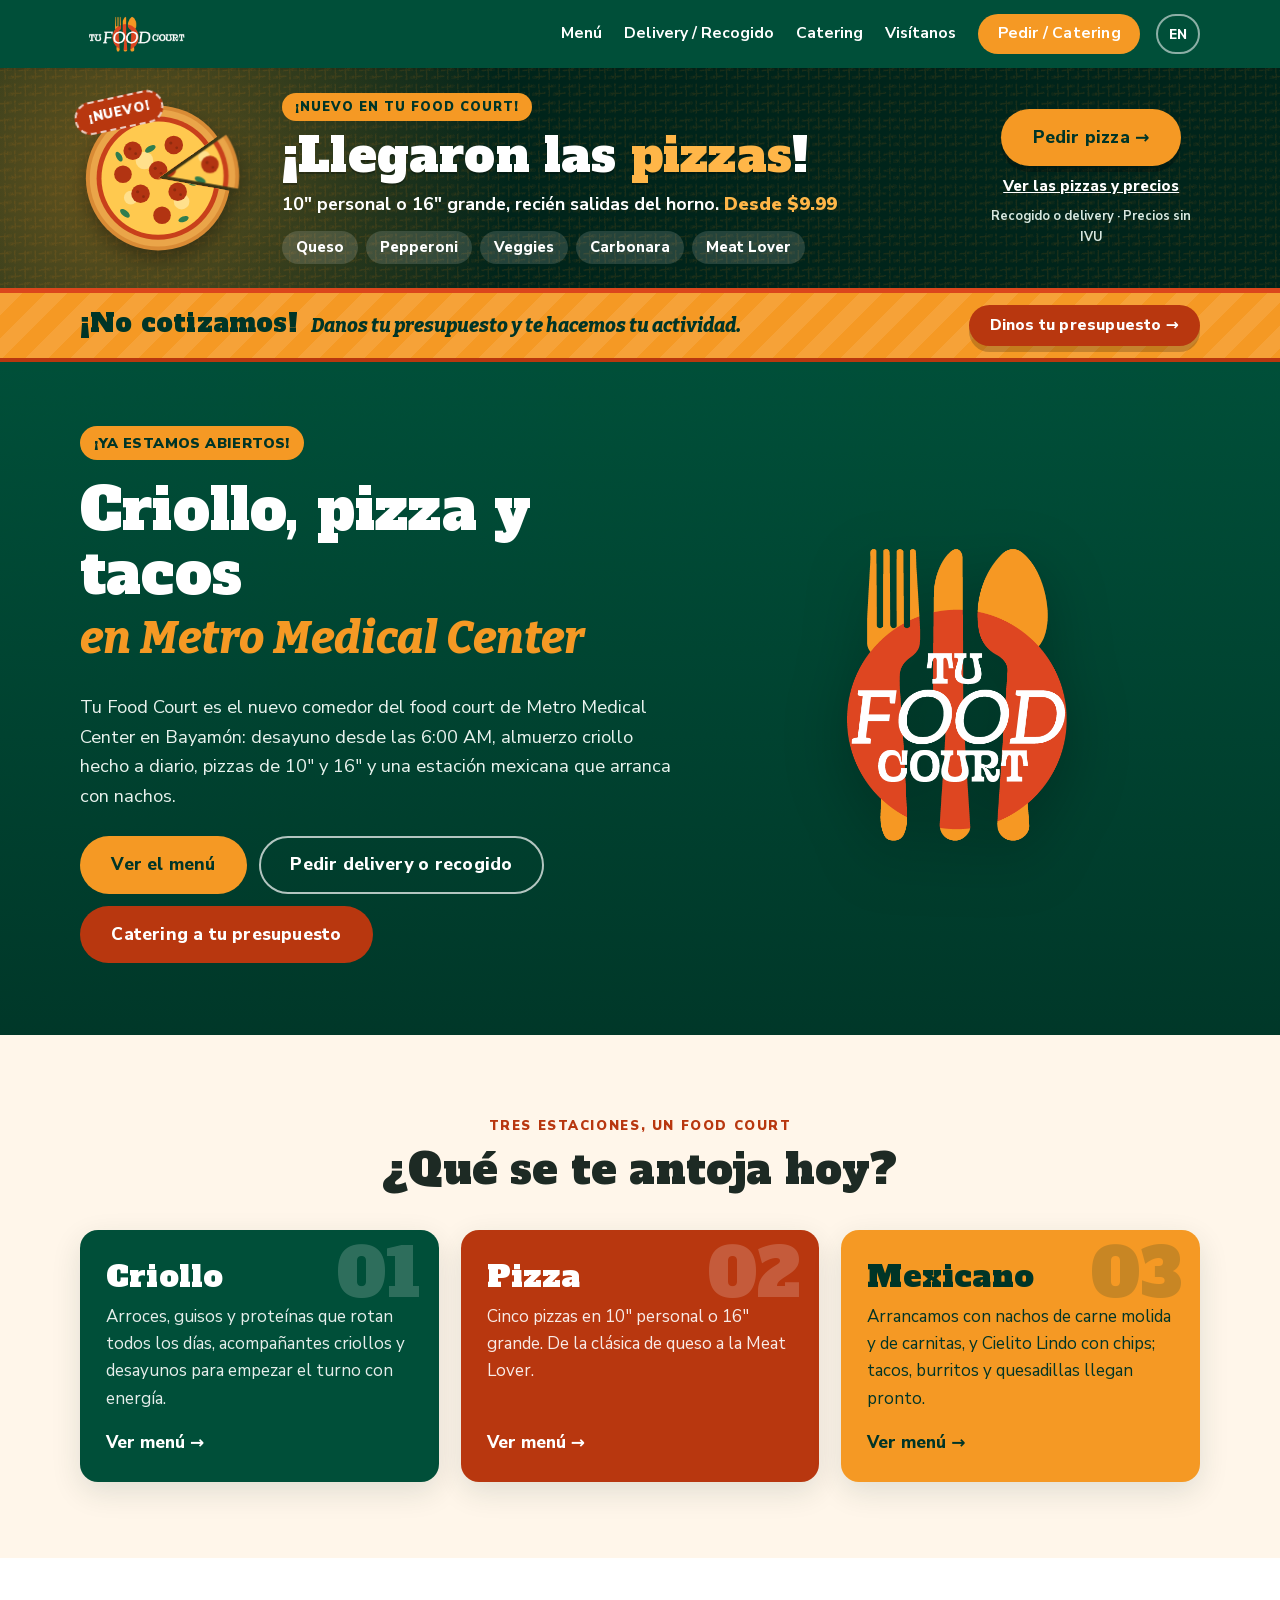
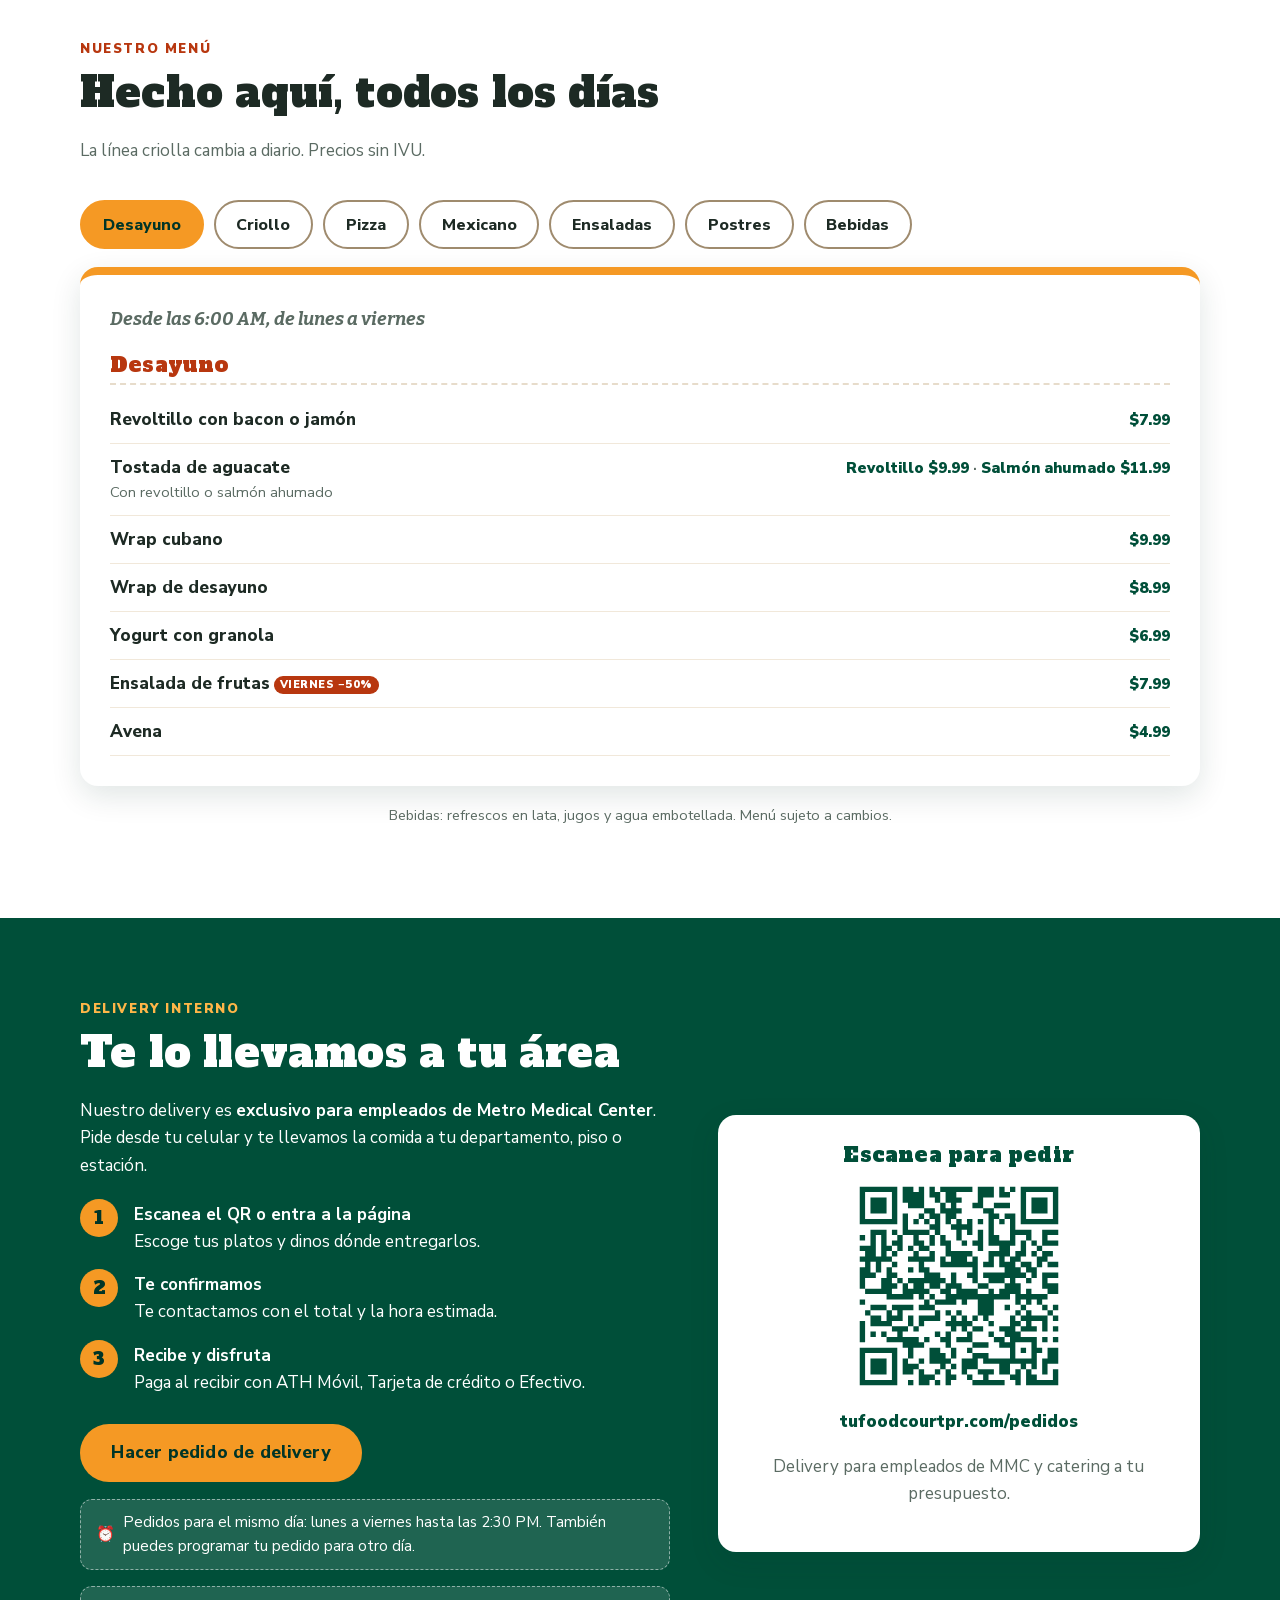
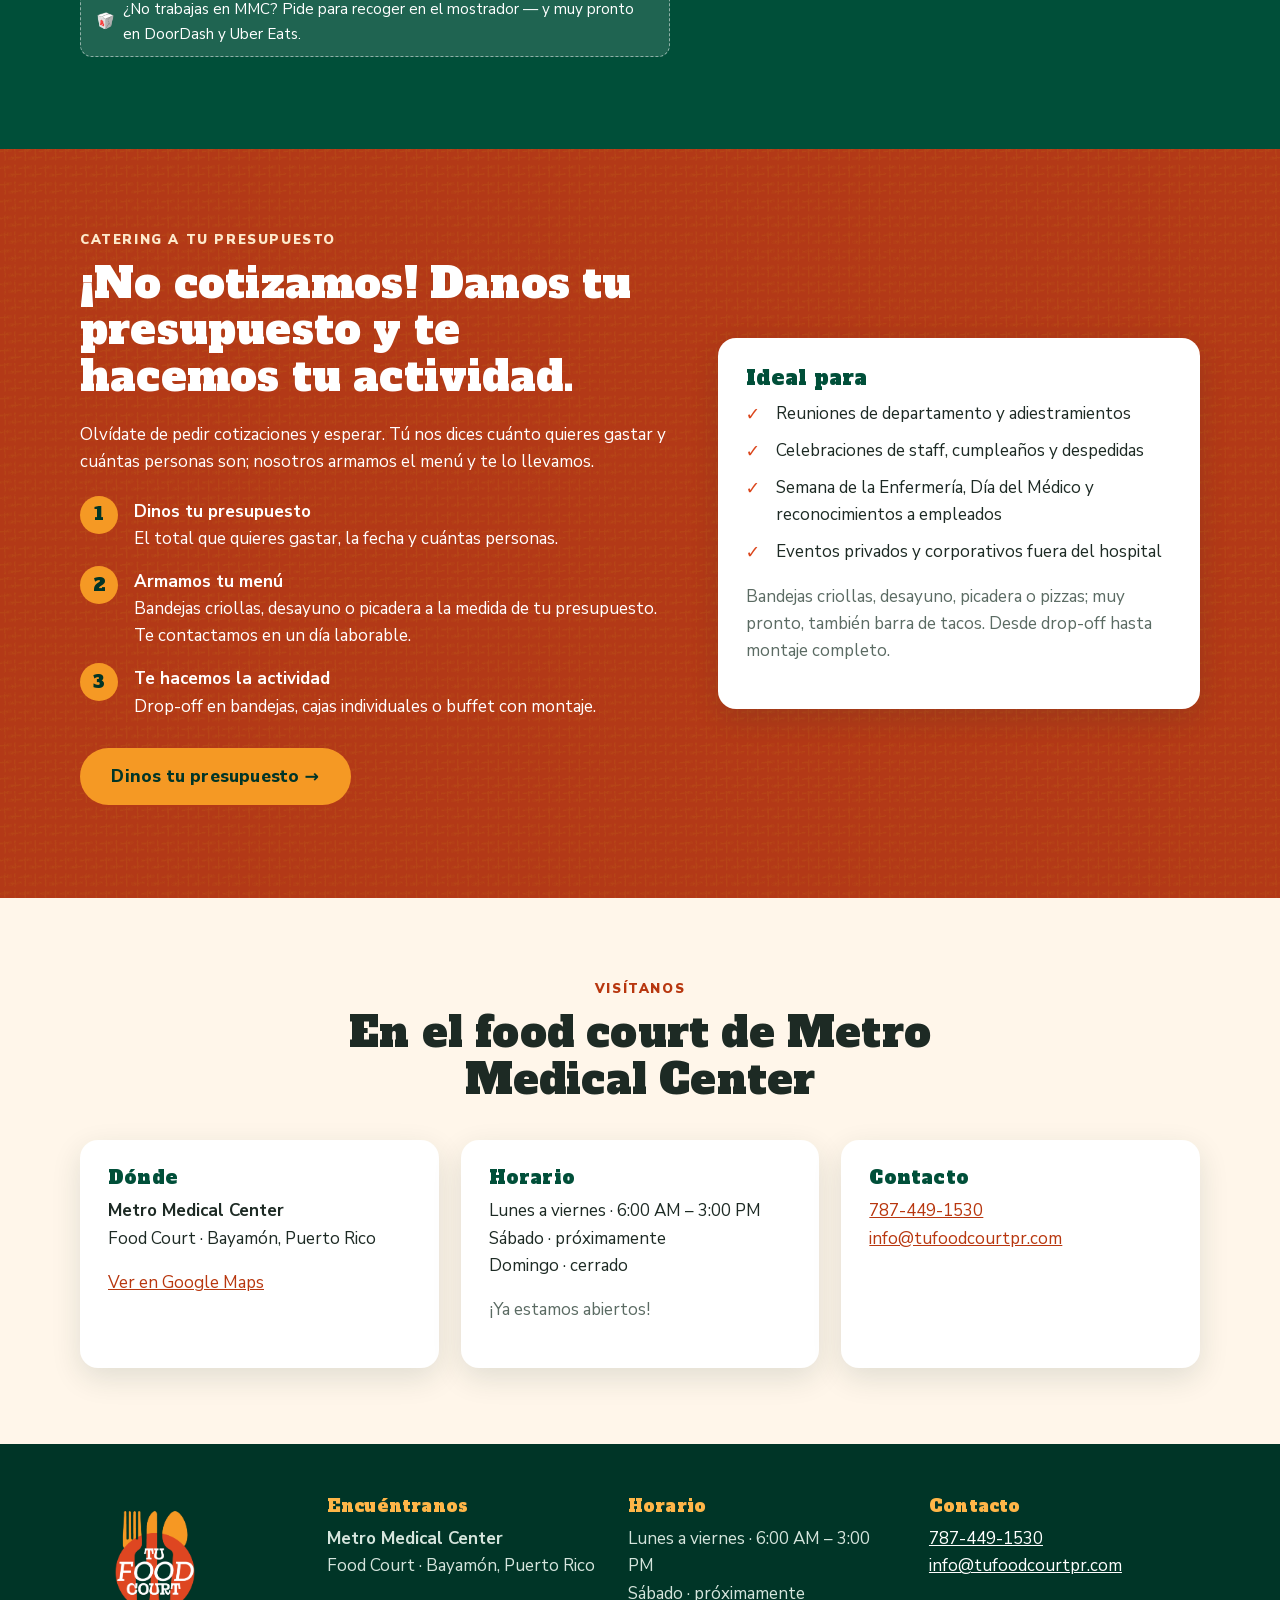
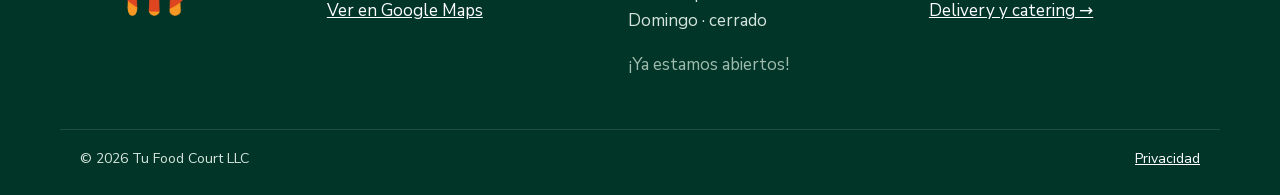
==== commit 9386fa29: "Pizza abre hoy (soft opening esta semana): sale de comingSoon + anuncio de pizzas en el home - confi" ====
--- a/index.html
+++ b/index.html
@@ -21,8 +21,8 @@
   <link rel="preconnect" href="https://docs.google.com" crossorigin>
   <link rel="preload" href="/assets/fonts/nunito-sans-latin.woff2" as="font" type="font/woff2" crossorigin>
   <link rel="preload" href="/assets/fonts/alfa-slab-one-latin.woff2" as="font" type="font/woff2" crossorigin>
-  <link rel="stylesheet" href="/assets/css/site.css?v=20261123a">
-  <script src="/assets/js/config.js?v=20261123a"></script><!-- in the head (home only) so the pre-paint banner script below can read it -->
+  <link rel="stylesheet" href="/assets/css/site.css?v=20261124b">
+  <script src="/assets/js/config.js?v=20261124b"></script><!-- in the head (home only) so the pre-paint banner script below can read it -->
   <script type="application/ld+json">
   {"@context":"https://schema.org","@type":"Restaurant","name":"Tu Food Court","url":"https://tufoodcourtpr.com/",
    "servesCuisine":["Puerto Rican","Pizza","Mexican"],"image":"https://tufoodcourtpr.com/assets/img/og-image.jpg",
@@ -40,7 +40,51 @@
     <!-- WEEKLY PROMO (filled by site.js from config.weeklyPromo; stays hidden when there is no promotion) -->
     <aside class="promo-hero" data-promo-banner aria-labelledby="promo-title" hidden></aside>
 
-    <!-- CATERING AD (every day, config.cateringAd; site.js turns it into a slim strip while the Friday-promo banner above is on) -->
+    <!-- PIZZA AD (config.pizzaAd: soft opening 2026-11-24). site.js shows it inside its dates while some pizza can be ordered, and turns it
+         into a slim strip while the Friday-promo banner above is on. The list, the «Desde $…» price and the fine print are refreshed from
+         menu.js + the «Precios» tab. -->
+    <aside class="pz-ad" data-pizza-ad data-phase="soft" aria-labelledby="pz-ad-title" hidden>
+      <div class="wrap pz-inner">
+        <div class="pz-art" aria-hidden="true">
+          <svg class="pz-pie" viewBox="0 0 172 160" width="172" height="160" focusable="false">
+            <defs>
+              <g id="pz-pie-g">
+                <circle cx="80" cy="80" r="74" fill="#d98b35"/>
+                <circle cx="80" cy="80" r="70" fill="#eaa549"/>
+                <circle cx="80" cy="80" r="63" fill="#c8401b"/>
+                <circle cx="80" cy="80" r="58" fill="#ffc94f"/>
+                <circle cx="66" cy="62" r="9" fill="#ffe08c"/><circle cx="104" cy="104" r="8" fill="#ffe08c"/><circle cx="52" cy="100" r="7" fill="#ffe08c"/><circle cx="118" cy="60" r="6" fill="#ffe08c"/>
+                <g fill="#b23412"><circle cx="54" cy="52" r="9.5"/><circle cx="96" cy="46" r="9.5"/><circle cx="62" cy="96" r="9.5"/><circle cx="100" cy="94" r="9.5"/><circle cx="80" cy="72" r="9.5"/><circle cx="44" cy="76" r="9"/><circle cx="84" cy="118" r="9"/><circle cx="124" cy="68" r="9"/></g>
+                <g fill="#8f2a0d"><circle cx="51" cy="50" r="1.6"/><circle cx="57" cy="55" r="1.4"/><circle cx="93" cy="44" r="1.6"/><circle cx="99" cy="49" r="1.4"/><circle cx="59" cy="94" r="1.6"/><circle cx="65" cy="99" r="1.4"/><circle cx="97" cy="92" r="1.6"/><circle cx="103" cy="97" r="1.4"/><circle cx="77" cy="70" r="1.6"/><circle cx="83" cy="75" r="1.4"/><circle cx="121" cy="66" r="1.6"/><circle cx="127" cy="71" r="1.4"/></g>
+                <g fill="#2f7d4f"><ellipse cx="72" cy="50" rx="6" ry="3" transform="rotate(-30 72 50)"/><ellipse cx="114" cy="84" rx="6" ry="3" transform="rotate(25 114 84)"/><ellipse cx="46" cy="116" rx="6" ry="3" transform="rotate(40 46 116)"/><ellipse cx="106" cy="122" rx="5.5" ry="2.8" transform="rotate(-20 106 122)"/><ellipse cx="40" cy="58" rx="5.5" ry="2.8" transform="rotate(60 40 58)"/></g>
+              </g>
+              <clipPath id="pz-rest"><path clip-rule="evenodd" d="M-20-20H180V180H-20Z M80 80 L153.7 28.4 L168.6 95.6Z"/></clipPath>
+              <clipPath id="pz-slice"><path d="M80 80 L153.7 28.4 L168.6 95.6Z"/></clipPath>
+            </defs>
+            <use href="#pz-pie-g" clip-path="url(#pz-rest)"/>
+            <g class="pz-slice"><use href="#pz-pie-g" clip-path="url(#pz-slice)" transform="translate(9 -2)"/></g>
+          </svg>
+          <span class="pz-new" data-i18n="pz.new">¡Nuevo!</span>
+        </div>
+        <div class="pz-copy">
+          <span class="pz-kicker pz-k-soft" data-i18n="pz.kSoft">Soft opening esta semana</span>
+          <span class="pz-kicker pz-k-new" data-i18n="pz.kNew">¡Nuevo en Tu Food Court!</span>
+          <p class="pz-title" id="pz-ad-title" data-i18n="pz.title">¡Llegaron las <span class="pz-hl">pizzas</span>!</p>
+          <p class="pz-sub"><span data-i18n="pz.sub">10" personal o 16" grande, recién salidas del horno.</span> <strong class="pz-from" data-pz-from>Desde $9.99</strong></p>
+          <ul class="pz-list" data-pz-list>
+            <li>Queso</li><li>Pepperoni</li><li>Veggies</li><li>Carbonara</li><li>Meat Lover</li>
+          </ul>
+          <p class="pz-soft" data-i18n="pz.soft">Ven a probarlas esta semana y dinos qué te parecen.</p>
+        </div>
+        <div class="pz-act">
+          <a class="btn btn-amber btn-lg" href="/delivery/?estacion=pizza" data-i18n="pz.cta">Pedir pizza →</a>
+          <a class="pz-menu" href="#menu" data-station-link="pizza" data-i18n="pz.menu">Ver las pizzas y precios</a>
+          <span class="pz-fine" data-pz-fine>Recogido o delivery&nbsp;· Precios sin IVU</span>
+        </div>
+      </div>
+    </aside>
+
+    <!-- CATERING AD (every day, config.cateringAd; site.js turns it into a slim strip while the Friday-promo banner or the pizza ad above is on) -->
     <aside class="cat-ad" data-catering-ad aria-labelledby="cat-ad-title">
       <div class="wrap cat-inner">
         <div class="cat-badge" aria-hidden="true"><span class="cb-sign">$</span><span class="cb-txt" data-i18n="ad.badge">Tú pones el presupuesto</span></div>
@@ -61,29 +105,43 @@
       </div>
     </aside>
     <script>
-      // Before the first paint: on the Friday-promo days (from config.weeklyPromo.announceDaysBefore days ahead until the promo day's last
-      // call, Puerto Rico time) hand the top to the promo banner right away, so nothing jumps when site.js fills it in. site.js
-      // (TFC.promoNext / promoBanner) has the final word; keep this rule in step with it.
+      // Before the first paint: decide which top banner is big, so nothing jumps when site.js fills them in. One big banner at a time:
+      // the Friday promo (from config.weeklyPromo.announceDaysBefore days ahead until the promo day's last call), otherwise the pizza ad
+      // (config.pizzaAd dates); the others become slim strips under it. Puerto Rico time. site.js (TFC.promoNext / promoBanner, pizzaPhase /
+      // pizzaAd, topBanners) has the final word (it also hides the pizza ad when no pizza can be ordered, once the «Precios» tab has
+      // answered); keep these rules in step with it.
       (function () {
         try {
-          var C = window.TFC_CONFIG, ad = document.querySelector('[data-catering-ad]');
+          var C = window.TFC_CONFIG, ad = document.querySelector('[data-catering-ad]'), pz = document.querySelector('[data-pizza-ad]');
           if (C.cateringAd === false) ad.hidden = true;
-          var p = C.weeklyPromo, h = p && C.schedule[p.day];
-          if (!p || !(p.percent > 0 && p.percent < 100) || !Array.isArray(p.items) || !Array.isArray(h)) return;
           var o = {};
           new Intl.DateTimeFormat('en-US', { timeZone: C.timeZone, hourCycle: 'h23', weekday: 'short', year: 'numeric', month: '2-digit', day: '2-digit', hour: '2-digit', minute: '2-digit' })
             .formatToParts(new Date()).forEach(function (x) { o[x.type] = x.value; });
-          if (p.from && o.year + '-' + o.month + '-' + o.day < p.from) return;
-          var dow = ['Sun', 'Mon', 'Tue', 'Wed', 'Thu', 'Fri', 'Sat'].indexOf(o.weekday);
-          var c = h[1].split(':'), last = +c[0] * 60 + +c[1] - C.lastCallMinutesBeforeClose;
-          var days = (p.day - dow + 7) % 7;
-          if (days === 0 && +o.hour * 60 + +o.minute >= last) days = 7;
-          var ann = Number.isInteger(p.announceDaysBefore) && p.announceDaysBefore >= 0 ? p.announceDaysBefore : 1;
-          if (days > ann) return;
-          var b = document.querySelector('[data-promo-banner]');
-          b.hidden = false;
-          b.classList.add('is-pending');
-          ad.classList.add('is-slim');
+          var today = o.year + '-' + o.month + '-' + o.day, promo = false, pizza = false;
+          var p = C.weeklyPromo, h = p && C.schedule[p.day];
+          if (p && p.percent > 0 && p.percent < 100 && Array.isArray(p.items) && Array.isArray(h) && !(p.from && today < p.from)) {
+            var dow = ['Sun', 'Mon', 'Tue', 'Wed', 'Thu', 'Fri', 'Sat'].indexOf(o.weekday);
+            var c = h[1].split(':'), last = +c[0] * 60 + +c[1] - C.lastCallMinutesBeforeClose;
+            var days = (p.day - dow + 7) % 7;
+            if (days === 0 && +o.hour * 60 + +o.minute >= last) days = 7;
+            var ann = Number.isInteger(p.announceDaysBefore) && p.announceDaysBefore >= 0 ? p.announceDaysBefore : 1;
+            if (days <= ann) {
+              var b = document.querySelector('[data-promo-banner]');
+              b.hidden = false;
+              b.classList.add('is-pending');
+              promo = true;
+            }
+          }
+          var z = C.pizzaAd, seen = null;
+          try { seen = localStorage.getItem('tfc-pizza-ad'); } catch (e2) { /* storage unavailable */ }
+          // seen === '0': this device's last look at the «Precios» tab found no pizza to order (site.js PIZZA_FLAG): start hidden.
+          if (z && z.from && today >= z.from && !(z.until && today > z.until) && !(Array.isArray(C.comingSoon) && C.comingSoon.indexOf('pizza') !== -1) && seen !== '0') {
+            pz.dataset.phase = z.softOpeningUntil && today <= z.softOpeningUntil ? 'soft' : 'new';
+            if (promo) pz.classList.add('is-slim');
+            pz.hidden = false;
+            pizza = true;
+          }
+          if (promo || pizza) ad.classList.add('is-slim');
         } catch (e) { /* site.js decides */ }
       })();
     </script>
@@ -95,7 +153,7 @@
           <span class="hero-badge" data-cfg="openingLabel">¡Ya estamos abiertos!</span>
           <h1><span data-i18n="hero.title">Criollo, pizza y tacos</span>
             <span class="accent" data-i18n="hero.sub">en Metro Medical Center</span></h1>
-          <p class="hero-lead" data-i18n="hero.lead">Tu Food Court es el nuevo comedor del food court de Metro Medical Center en Bayamón: desayuno desde las 6:00 AM, almuerzo criollo hecho a diario y una estación mexicana que arranca con nachos. Muy pronto, también pizzas.</p>
+          <p class="hero-lead" data-i18n="hero.lead">Tu Food Court es el nuevo comedor del food court de Metro Medical Center en Bayamón: desayuno desde las 6:00 AM, almuerzo criollo hecho a diario, pizzas de 10" y 16" y una estación mexicana que arranca con nachos.</p>
           <div class="hero-ctas">
             <a class="btn btn-amber btn-lg" href="#menu" data-i18n="hero.cta1">Ver el menú</a>
             <a class="btn btn-ghost btn-lg" href="/delivery/" data-i18n="hero.cta2">Pedir delivery o recogido</a>
@@ -122,7 +180,7 @@
           </article>
           <article class="station station-red">
             <span class="station-num" aria-hidden="true">02</span>
-            <span class="soon-badge" data-soon="pizza" data-i18n="soon">Próximamente</span>
+            <span class="soon-badge" data-soon="pizza" data-i18n="soon" hidden>Próximamente</span>
             <h3>Pizza</h3>
             <p data-i18n="st.pizza">Cinco pizzas en 10" personal o 16" grande. De la clásica de queso a la Meat Lover.</p>
             <a href="#menu" data-station-link="pizza" data-i18n="st.see">Ver menú →</a>
@@ -198,7 +256,7 @@
             <li data-i18n="ct.i3">Semana de la Enfermería, Día del Médico y reconocimientos a empleados</li>
             <li data-i18n="ct.i4">Eventos privados y corporativos fuera del hospital</li>
           </ul>
-          <p class="muted" data-i18n="ct.lead2">Bandejas criollas, desayuno o picadera; muy pronto, también pizzas y barra de tacos. Desde drop-off hasta montaje completo.</p>
+          <p class="muted" data-i18n="ct.lead2">Bandejas criollas, desayuno, picadera o pizzas; muy pronto, también barra de tacos. Desde drop-off hasta montaje completo.</p>
         </div>
       </div>
     </section>
@@ -237,11 +295,11 @@
 
   <footer class="site-footer" data-site-footer></footer>
 
-  <script src="/assets/js/menu.js?v=20261123a"></script>
-  <script src="/assets/js/prices.js?v=20261123a"></script>
-  <script src="/assets/js/i18n.js?v=20261123a"></script>
-  <script src="/assets/js/site.js?v=20261123a"></script>
-  <script src="/assets/js/criollo.js?v=20261123a"></script>
+  <script src="/assets/js/menu.js?v=20261124b"></script>
+  <script src="/assets/js/prices.js?v=20261124b"></script>
+  <script src="/assets/js/i18n.js?v=20261124b"></script>
+  <script src="/assets/js/site.js?v=20261124b"></script>
+  <script src="/assets/js/criollo.js?v=20261124b"></script>
   <script>
     document.querySelectorAll('[data-station-link]').forEach(function (a) {
       a.addEventListener('click', function () {
--- a/assets/css/site.css
+++ b/assets/css/site.css
@@ -248,6 +248,70 @@
   .cat-ad.is-slim .cat-sub { margin-top: 0; }
   .cat-ad.is-slim .cat-act { margin-top: 4px; }
   .cat-ad.is-slim .cat-act .btn { width: auto; }
+}
+
+/* ---------- pizza ad (home; config.pizzaAd, soft opening 2026-11-24). Big banner, or .is-slim strip under the Friday-promo banner ---------- */
+.pz-ad {
+  position: relative; overflow: hidden; color: #fff;
+  background: radial-gradient(circle at 9% 50%, rgba(245,153,36,.42), transparent 34%), linear-gradient(rgba(0,0,0,.32), rgba(0,0,0,.32)), url('/assets/img/pattern-tile.png') repeat var(--green-deep);
+  background-size: auto, auto, 300px; /* white text on the darkened green: ≥ 12:1 */
+  border-bottom: 5px solid var(--red);
+  animation: promo-in .55s cubic-bezier(.2,.8,.2,1) both;
+}
+.pz-ad[hidden] { display: none; }
+.pz-ad :focus-visible { outline-color: var(--amber); }
+.pz-inner { position: relative; display: grid; grid-template-columns: auto minmax(0, 1fr) auto; gap: 18px 34px; align-items: center; padding-top: 24px; padding-bottom: 24px; }
+.pz-art { position: relative; width: 168px; }
+.pz-pie { display: block; width: 100%; height: auto; filter: drop-shadow(0 8px 10px rgba(0,0,0,.35)); animation: pz-spin-in .9s .15s cubic-bezier(.2,.9,.25,1.15) both; }
+.pz-slice { animation: pz-slice-out .6s 1s cubic-bezier(.3,1.5,.5,1) both; } /* the slice slides out once the pie has landed; all motion ends by ~1.6 s */
+.pz-new {
+  position: absolute; top: -4px; left: -6px; background: var(--red-deep); color: #fff; font-weight: 900; font-size: .82rem; letter-spacing: .8px;
+  text-transform: uppercase; border-radius: 999px; padding: .32em .9em; border: 2px dashed rgba(255,255,255,.75); transform: rotate(-12deg);
+  animation: promo-burst-in .6s .7s cubic-bezier(.3,1.6,.5,1) both;
+}
+.pz-kicker { display: inline-block; background: var(--amber); color: var(--green-deep); font-weight: 900; font-size: .8rem; letter-spacing: 1px; text-transform: uppercase; border-radius: 999px; padding: .3em 1em; margin-bottom: 8px; }
+.pz-ad[data-phase="soft"] .pz-k-new, .pz-ad[data-phase="new"] .pz-k-soft, .pz-ad[data-phase="new"] .pz-soft { display: none; } /* soft opening vs «¡Nuevo!» */
+.pz-title { font-family: var(--font-display); line-height: 1.12; letter-spacing: .2px; color: #fff; font-size: clamp(1.9rem, 4.6vw, 3rem); margin: 0 0 .15em; text-shadow: 0 2px 0 rgba(0,0,0,.25); }
+.pz-hl { color: var(--amber-text); }
+.pz-sub { font-size: 1.12rem; font-weight: 700; margin: 0; }
+.pz-from { color: var(--amber-text); font-weight: 900; white-space: nowrap; }
+.pz-list { list-style: none; margin: 12px 0 0; padding: 0; display: flex; flex-wrap: wrap; gap: 8px; }
+.pz-list li { background: rgba(255,255,255,.14); border-radius: 999px; padding: .32em .95em; font-size: .92rem; font-weight: 800; }
+.pz-soft { margin: 10px 0 0; font-family: var(--font-accent); font-style: italic; font-weight: 800; font-size: 1.05rem; color: var(--amber-text); }
+.pz-act { display: flex; flex-direction: column; align-items: center; gap: 8px; text-align: center; }
+.pz-act .btn { box-shadow: 0 6px 0 rgba(0,0,0,.25); }
+.pz-act .btn:hover { transform: translateY(-2px); }
+.pz-menu { color: #fff; font-weight: 800; font-size: .95rem; }
+.pz-menu:hover { color: var(--amber-text); }
+.pz-fine { font-size: .8rem; font-weight: 700; color: #d7e7df; max-width: 17em; }
+@keyframes pz-spin-in { from { opacity: 0; transform: rotate(-150deg) scale(.35); } }
+@keyframes pz-slice-out { from { transform: translate(-9px, 2px); } }
+.pz-ad.is-slim { animation: none; border-bottom-width: 4px; }
+.pz-ad.is-slim .pz-pie, .pz-ad.is-slim .pz-slice { animation: none; }
+.pz-ad.is-slim .pz-new, .pz-ad.is-slim .pz-kicker, .pz-ad.is-slim .pz-sub > span, .pz-ad.is-slim .pz-list, .pz-ad.is-slim .pz-soft, .pz-ad.is-slim .pz-menu, .pz-ad.is-slim .pz-fine { display: none; }
+.pz-ad.is-slim .pz-inner { padding-top: 10px; padding-bottom: 10px; gap: 10px 20px; }
+.pz-ad.is-slim .pz-art { width: 64px; }
+.pz-ad.is-slim .pz-title { display: inline; font-size: clamp(1.25rem, 2.6vw, 1.6rem); margin-right: .35em; }
+.pz-ad.is-slim .pz-sub { display: inline; font-size: clamp(1rem, 2vw, 1.15rem); }
+.pz-ad.is-slim .pz-act .btn { padding: .65em 1.2em; font-size: .98rem; }
+@media (max-width: 760px) {
+  .pz-inner { grid-template-columns: auto minmax(0, 1fr); grid-template-areas: "art kick" "art title" "sub sub" "list list" "soft soft" "act act"; gap: 2px 16px; padding-top: 18px; padding-bottom: 20px; }
+  .pz-copy { display: contents; }
+  .pz-art { grid-area: art; width: 100px; }
+  .pz-new { font-size: .62rem; top: -6px; left: -8px; }
+  .pz-kicker { grid-area: kick; align-self: end; justify-self: start; font-size: .72rem; margin-bottom: 2px; }
+  .pz-title { grid-area: title; align-self: start; font-size: clamp(1.6rem, 8vw, 2.1rem); margin: 0; }
+  .pz-sub { grid-area: sub; margin-top: 10px; font-size: 1.02rem; }
+  .pz-list { grid-area: list; margin-top: 10px; }
+  .pz-soft { grid-area: soft; }
+  .pz-act { grid-area: act; margin-top: 14px; }
+  .pz-act .btn { width: 100%; }
+  .pz-ad.is-slim .pz-inner { grid-template-areas: "art sub" "act act"; }
+  .pz-ad.is-slim .pz-copy { display: block; grid-area: sub; }
+  .pz-ad.is-slim .pz-art { width: 52px; }
+  .pz-ad.is-slim .pz-sub { margin-top: 0; }
+  .pz-ad.is-slim .pz-act { margin-top: 6px; }
+  .pz-ad.is-slim .pz-act .btn { width: auto; }
 }
 
 /* ---------- sections ---------- */
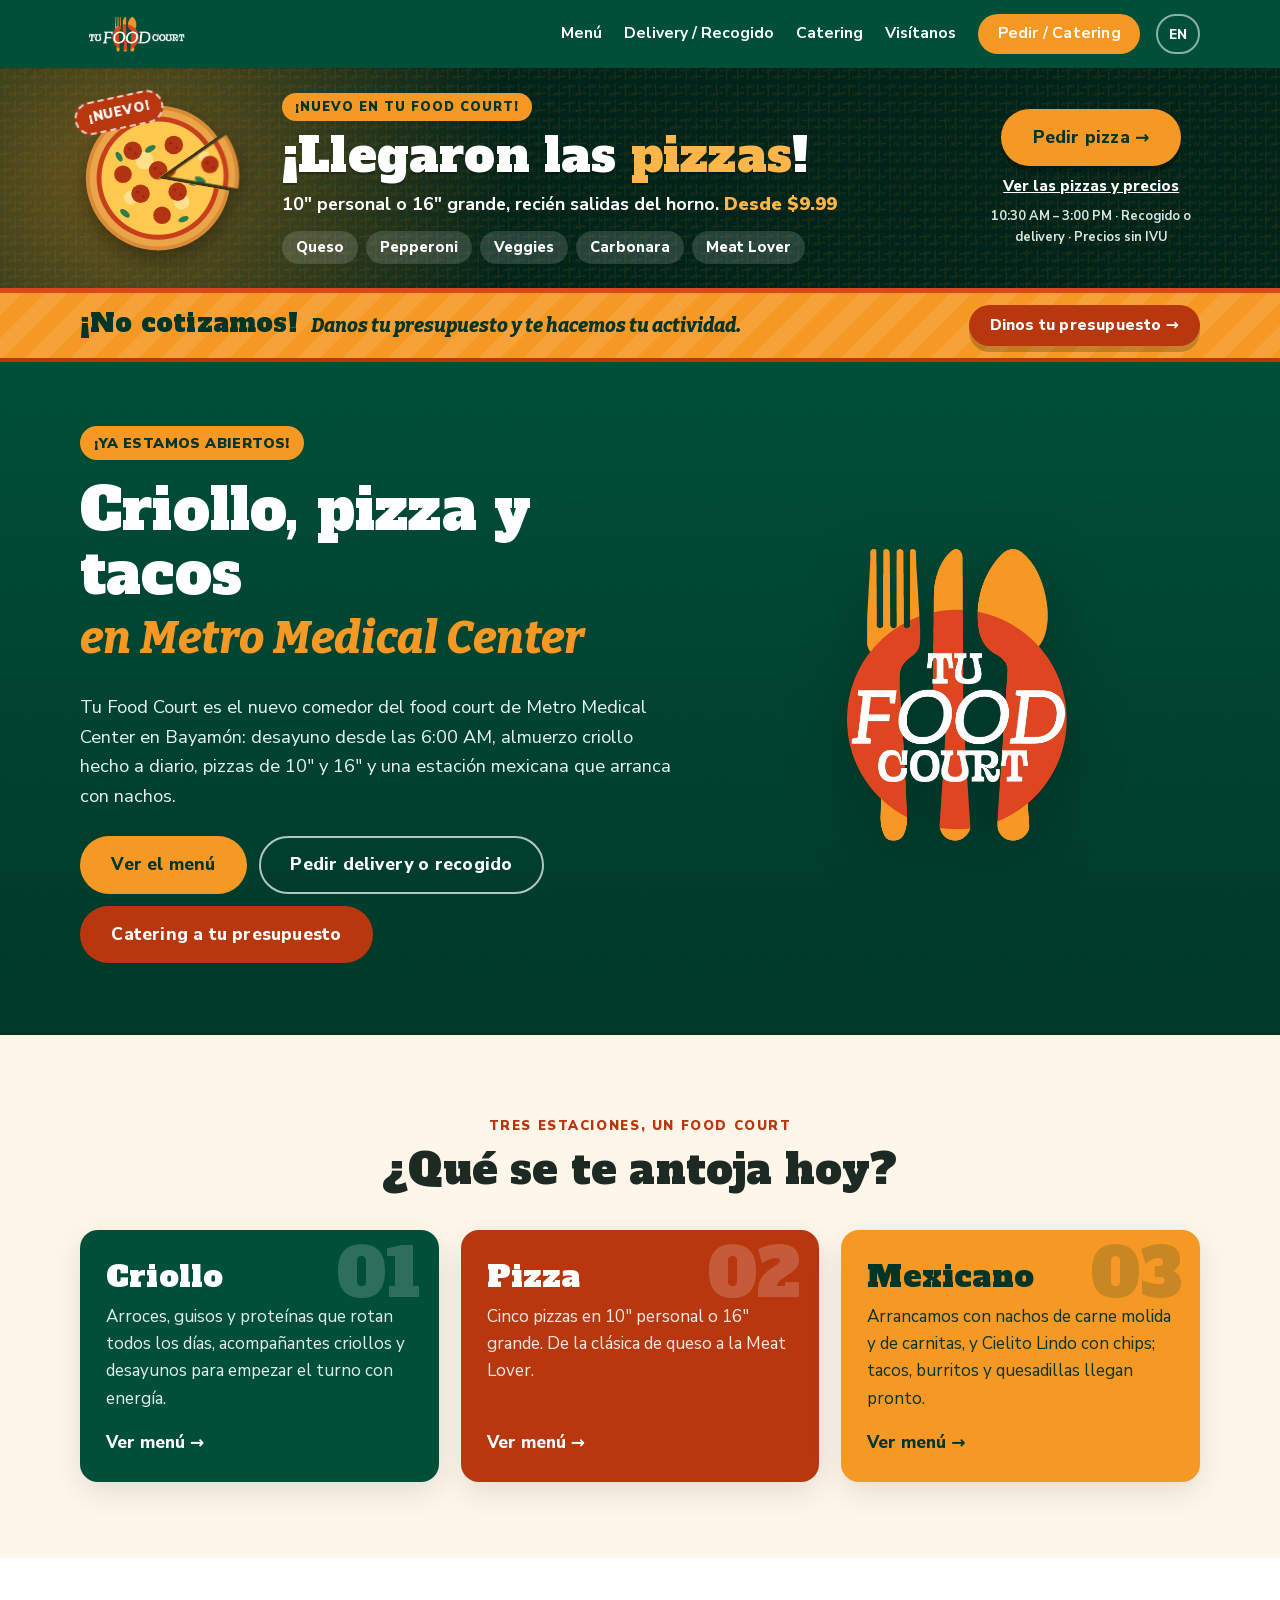
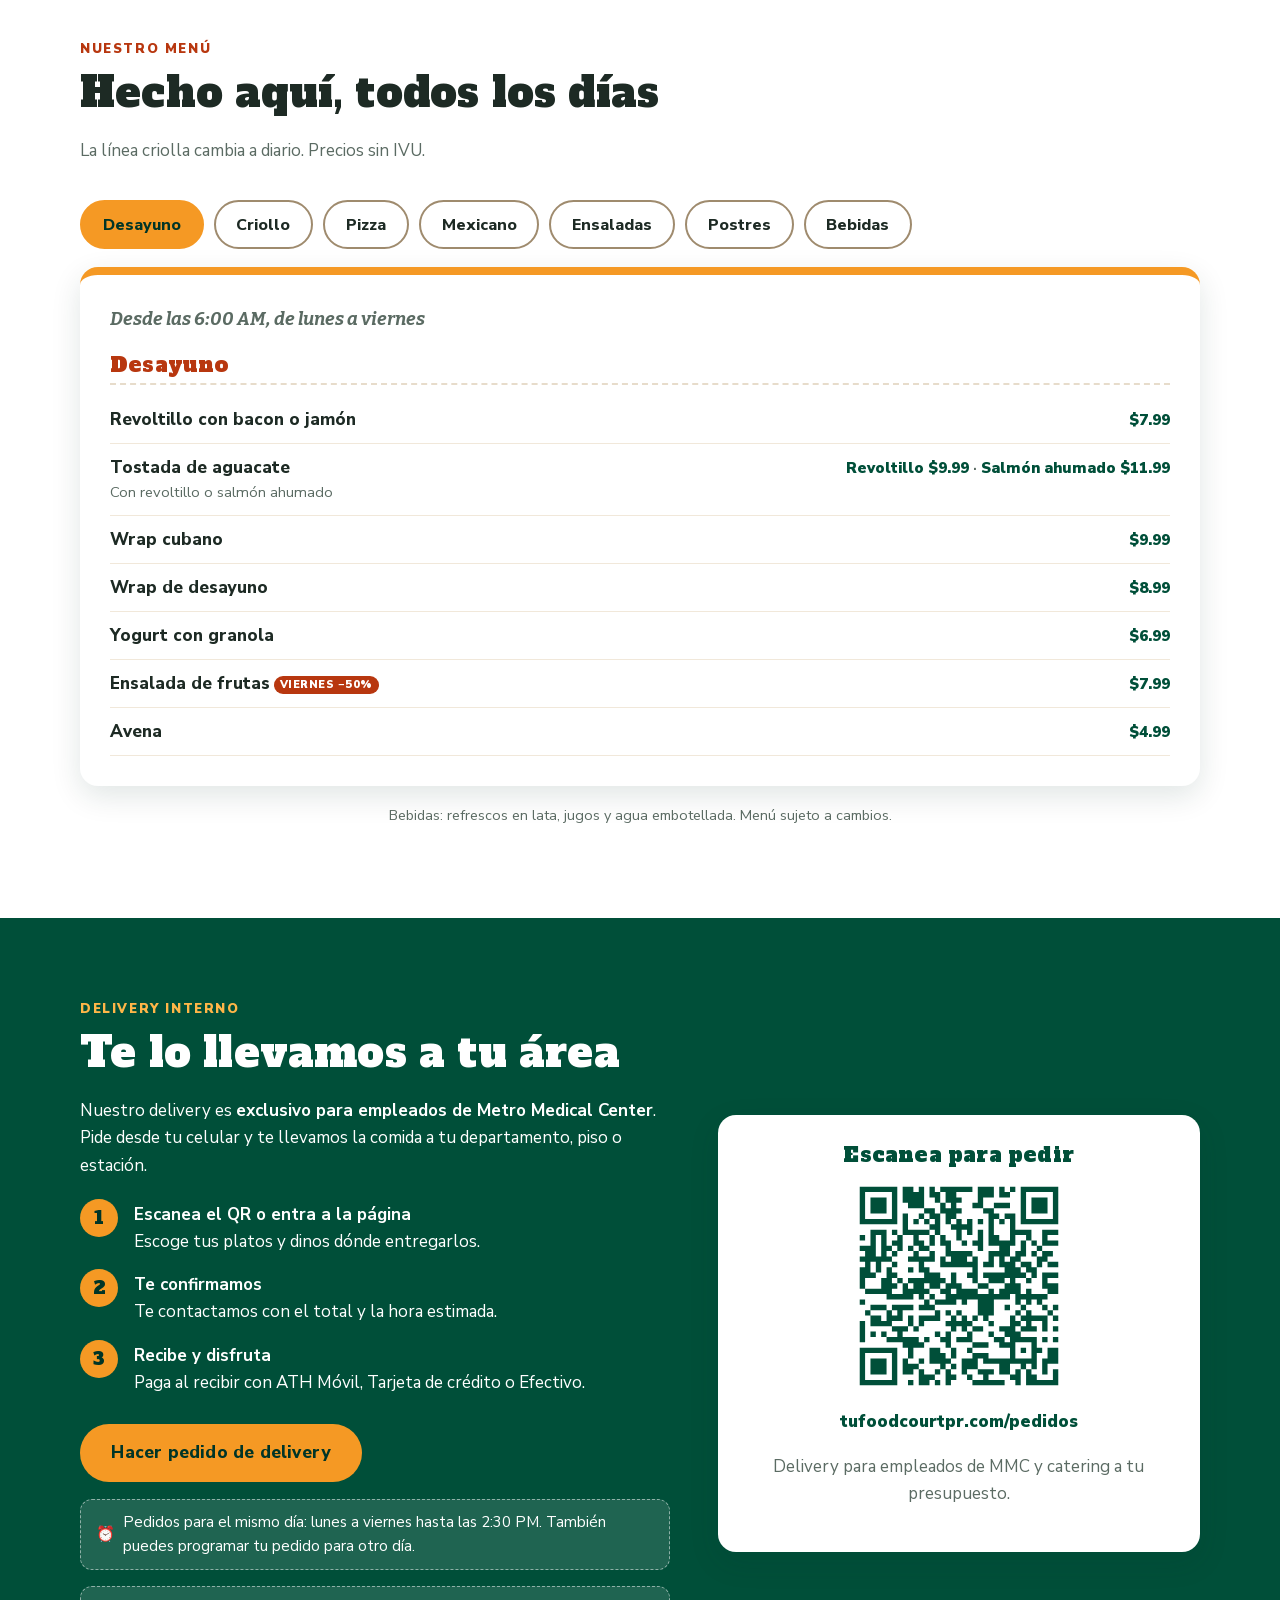
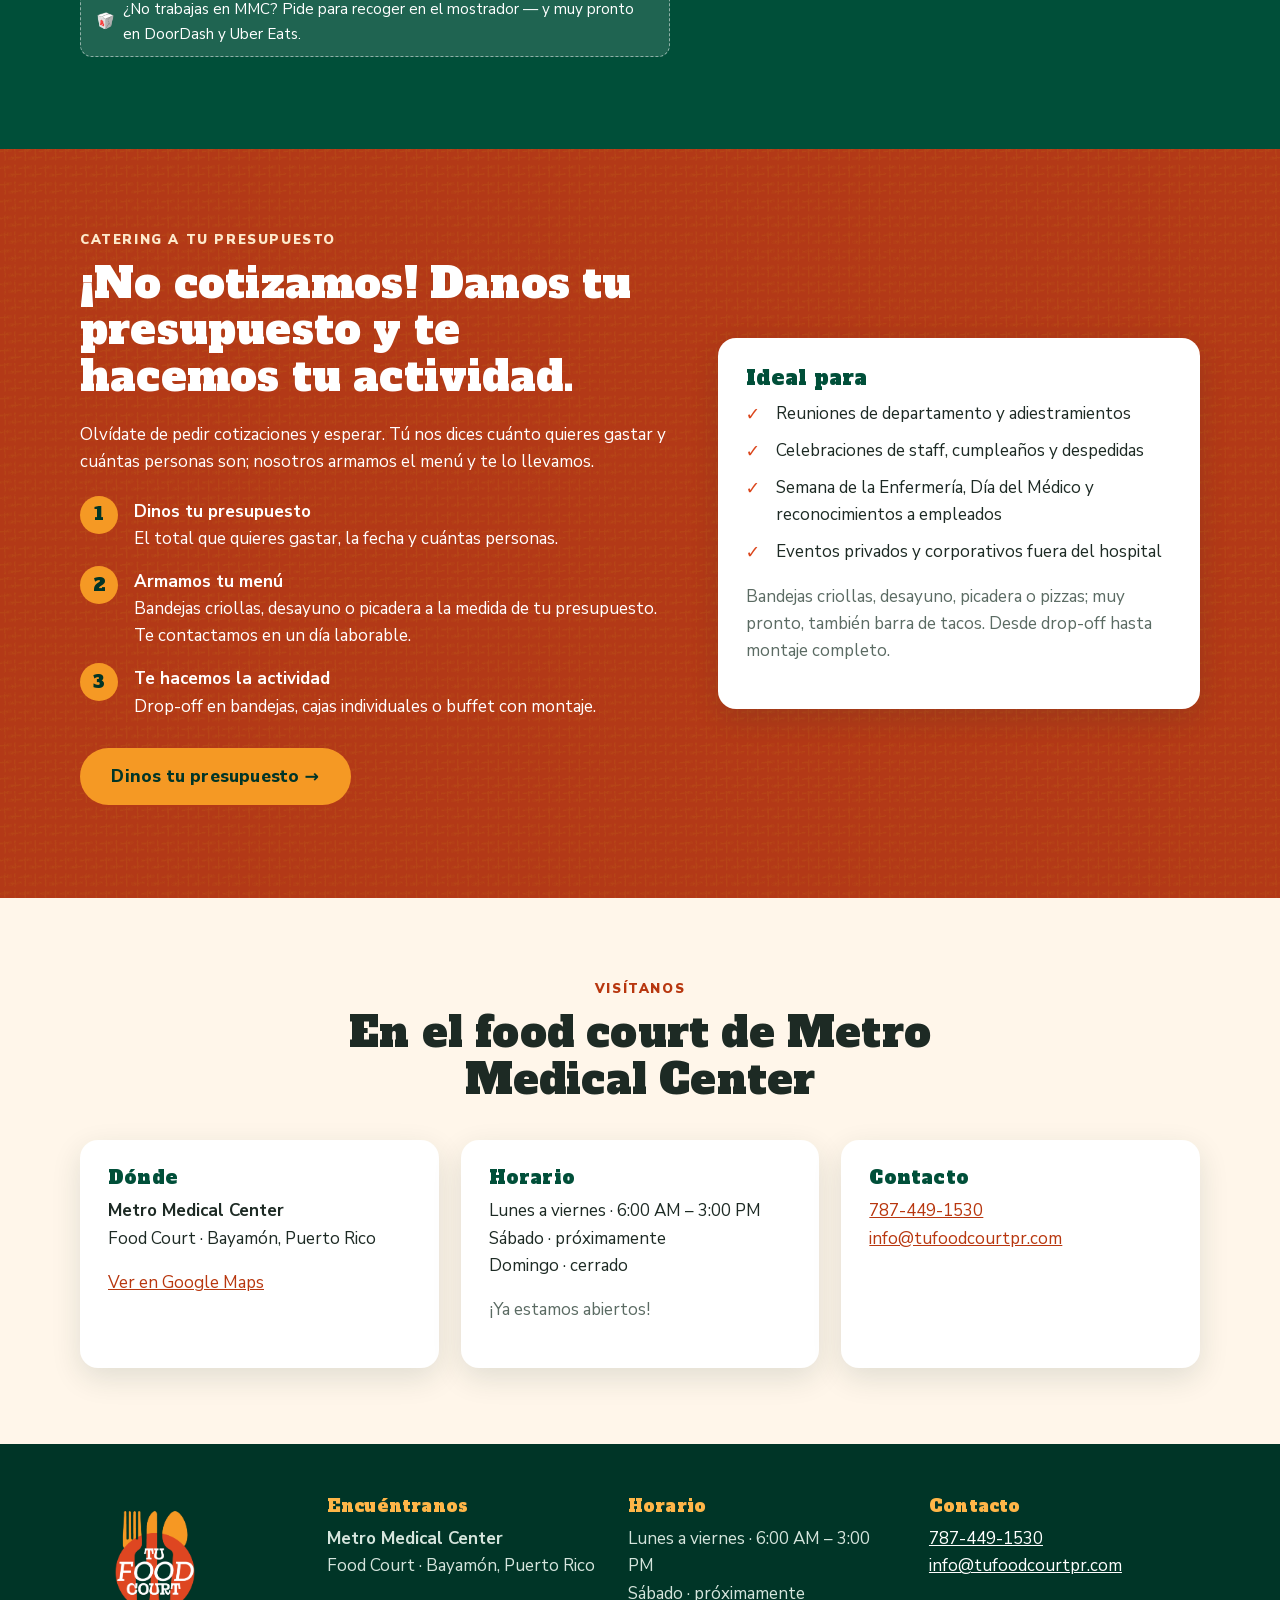
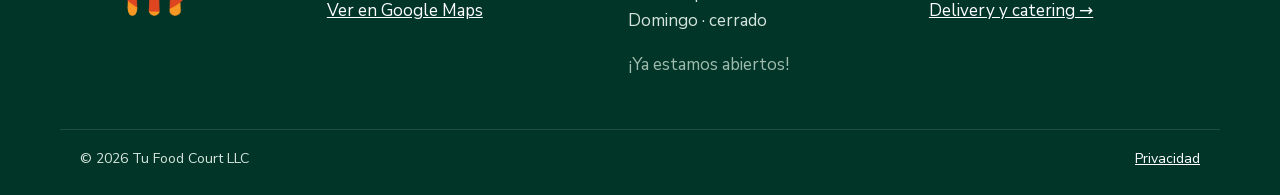
==== commit e76522dc: "Horario de las pizzas 10:30 AM – 3:00 PM (stationHours): pedidos con pizza solo ofrecen horas desde " ====
--- a/index.html
+++ b/index.html
@@ -21,8 +21,8 @@
   <link rel="preconnect" href="https://docs.google.com" crossorigin>
   <link rel="preload" href="/assets/fonts/nunito-sans-latin.woff2" as="font" type="font/woff2" crossorigin>
   <link rel="preload" href="/assets/fonts/alfa-slab-one-latin.woff2" as="font" type="font/woff2" crossorigin>
-  <link rel="stylesheet" href="/assets/css/site.css?v=20261124b">
-  <script src="/assets/js/config.js?v=20261124b"></script><!-- in the head (home only) so the pre-paint banner script below can read it -->
+  <link rel="stylesheet" href="/assets/css/site.css?v=20261124e">
+  <script src="/assets/js/config.js?v=20261124e"></script><!-- in the head (home only) so the pre-paint banner script below can read it -->
   <script type="application/ld+json">
   {"@context":"https://schema.org","@type":"Restaurant","name":"Tu Food Court","url":"https://tufoodcourtpr.com/",
    "servesCuisine":["Puerto Rican","Pizza","Mexican"],"image":"https://tufoodcourtpr.com/assets/img/og-image.jpg",
@@ -79,7 +79,7 @@
         <div class="pz-act">
           <a class="btn btn-amber btn-lg" href="/delivery/?estacion=pizza" data-i18n="pz.cta">Pedir pizza →</a>
           <a class="pz-menu" href="#menu" data-station-link="pizza" data-i18n="pz.menu">Ver las pizzas y precios</a>
-          <span class="pz-fine" data-pz-fine>Recogido o delivery&nbsp;· Precios sin IVU</span>
+          <span class="pz-fine" data-pz-fine>10:30 AM – 3:00 PM&nbsp;· Recogido o delivery&nbsp;· Precios sin IVU</span>
         </div>
       </div>
     </aside>
@@ -295,11 +295,11 @@
 
   <footer class="site-footer" data-site-footer></footer>
 
-  <script src="/assets/js/menu.js?v=20261124b"></script>
-  <script src="/assets/js/prices.js?v=20261124b"></script>
-  <script src="/assets/js/i18n.js?v=20261124b"></script>
-  <script src="/assets/js/site.js?v=20261124b"></script>
-  <script src="/assets/js/criollo.js?v=20261124b"></script>
+  <script src="/assets/js/menu.js?v=20261124e"></script>
+  <script src="/assets/js/prices.js?v=20261124e"></script>
+  <script src="/assets/js/i18n.js?v=20261124e"></script>
+  <script src="/assets/js/site.js?v=20261124e"></script>
+  <script src="/assets/js/criollo.js?v=20261124e"></script>
   <script>
     document.querySelectorAll('[data-station-link]').forEach(function (a) {
       a.addEventListener('click', function () {
--- a/assets/css/site.css
+++ b/assets/css/site.css
@@ -378,6 +378,7 @@
 .panel-red .menu-section h3 { color: var(--red-deep); }
 .panel-amber .menu-section h3 { color: var(--red-deep); }
 .menu-note { font-size: .95rem; color: var(--muted); }
+.station-hours { margin-top: 2px; font-weight: 700; font-size: .95rem; color: var(--green-deep); } /* «Horario de las pizzas: 10:30 AM – 3:00 PM» */
 .menu-loading, .menu-empty { color: var(--muted); font-size: .95rem; margin: 6px 0; min-height: 2.5em; } /* while prices.js reads the sheet / a station the owner emptied */
 .menu-items { list-style: none; margin: 0; padding: 0; }
 .menu-items li { padding: 10px 0; border-bottom: 1px solid #f1e8da; }
@@ -525,6 +526,7 @@
 /* order picker */
 .order-grid { display: grid; grid-template-columns: 1fr 1fr; gap: 20px; align-items: start; }
 @media (max-width: 760px) { .order-grid { grid-template-columns: 1fr; } }
+.pick-hours { margin: 0 0 10px; font-size: .9rem; font-weight: 600; color: var(--green-deep); }
 .pick-list { display: grid; gap: 8px; max-height: 440px; overflow: auto; padding-right: 4px; }
 @media (max-width: 760px) { .pick-list { max-height: none; overflow: visible; padding-right: 0; } } /* phones: the page scrolls, no hidden inner list */
 .pick-item {
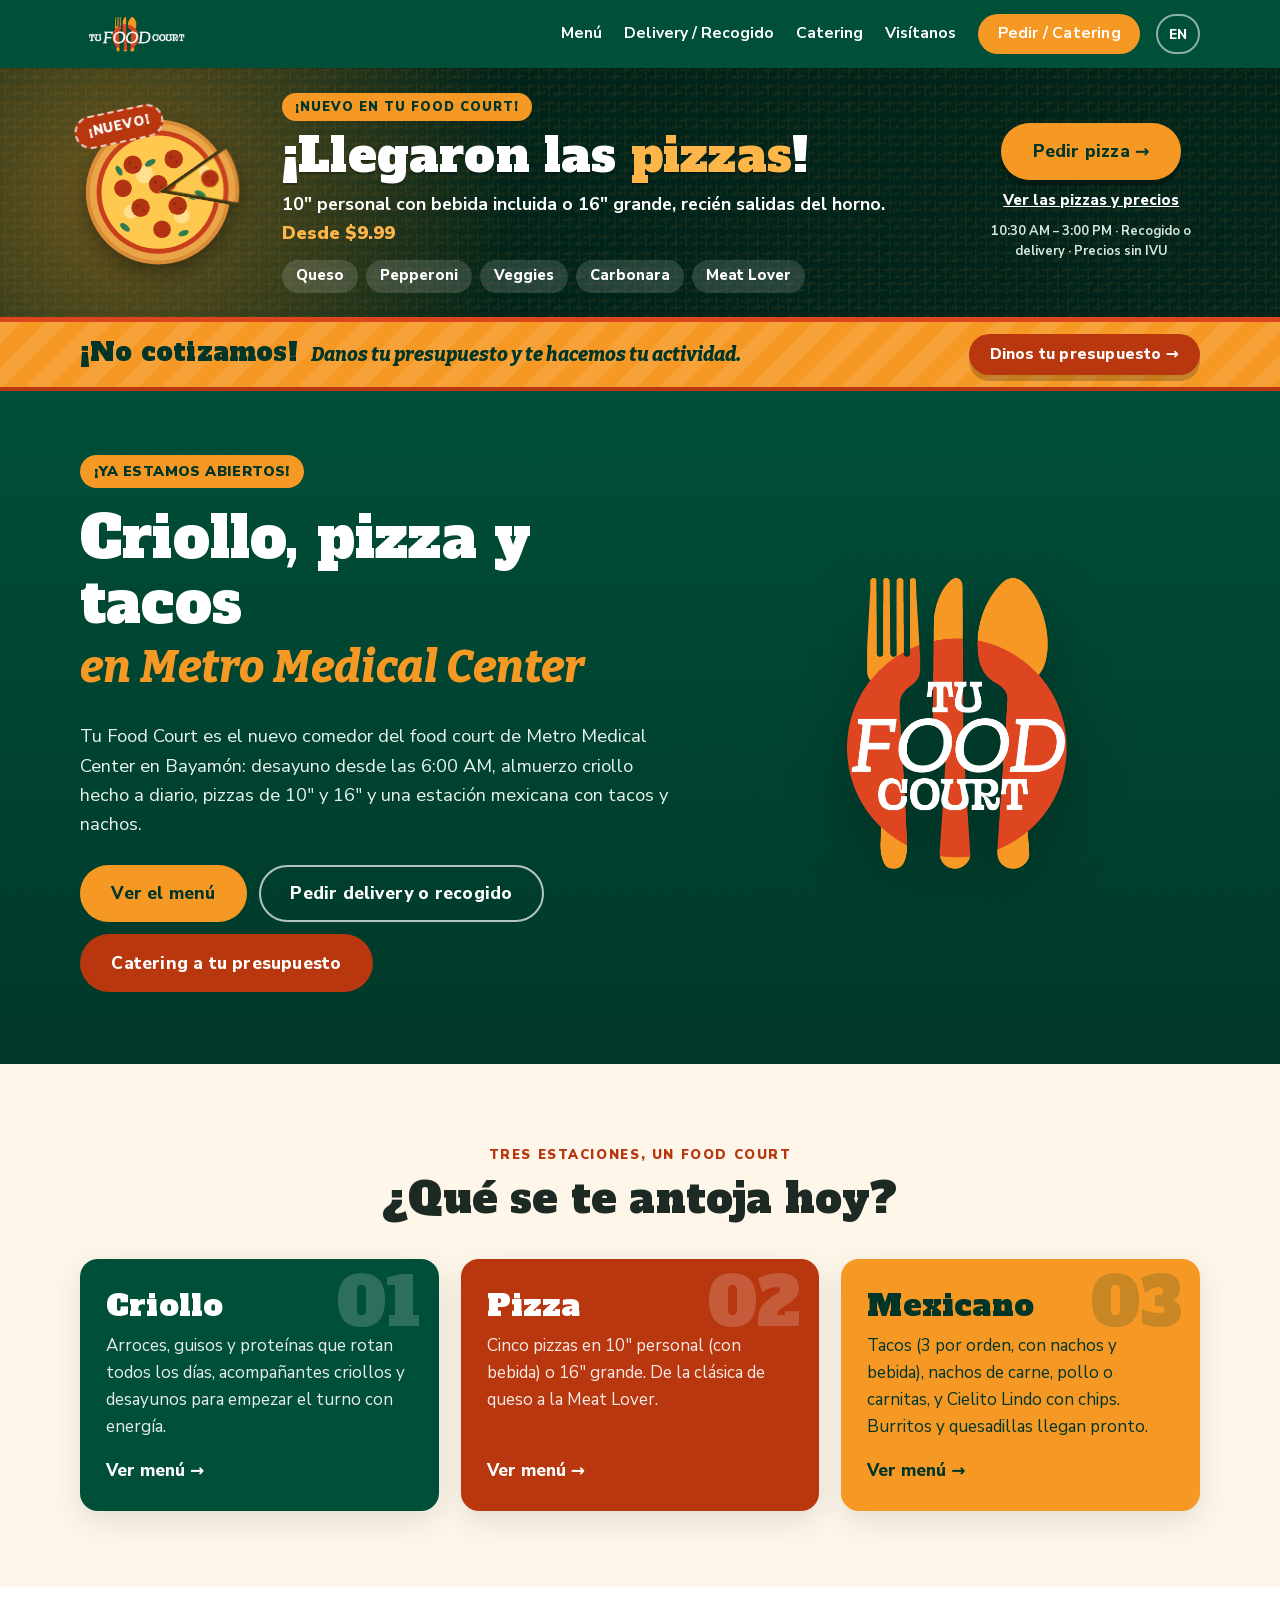
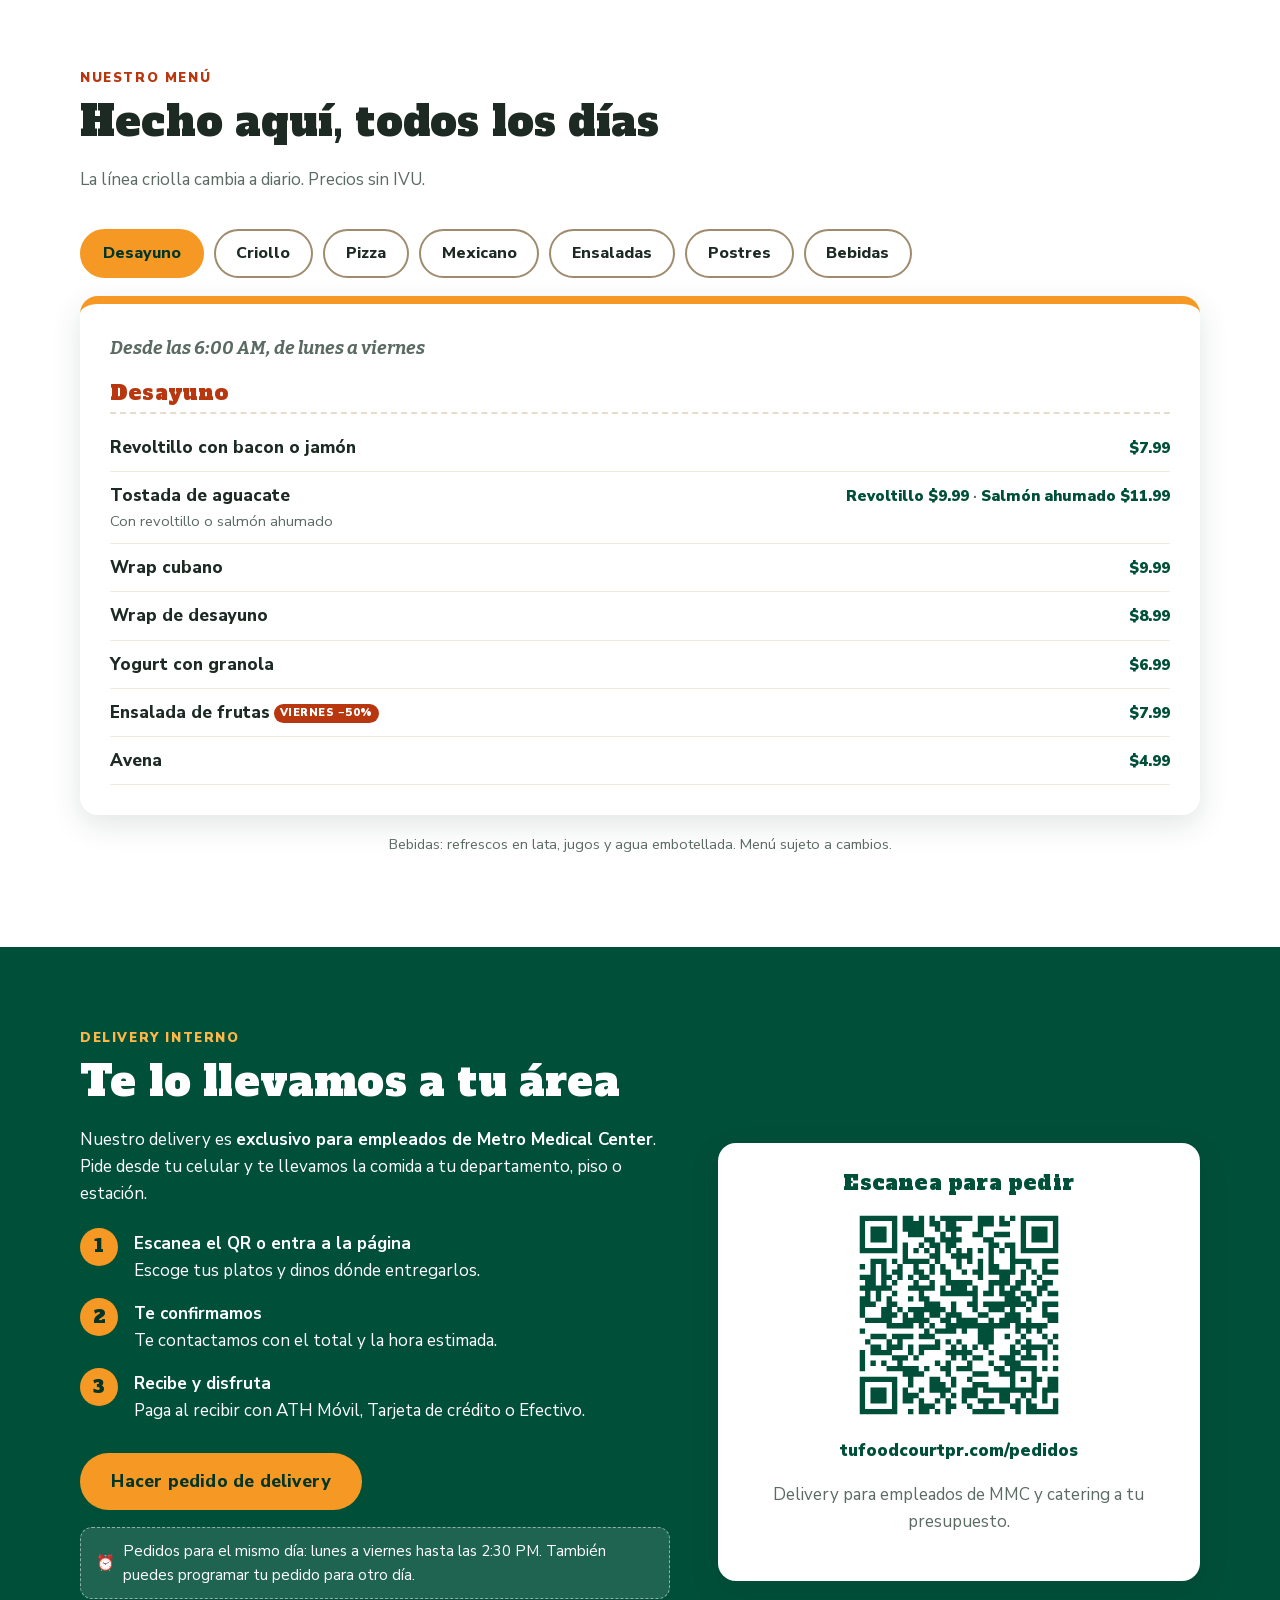
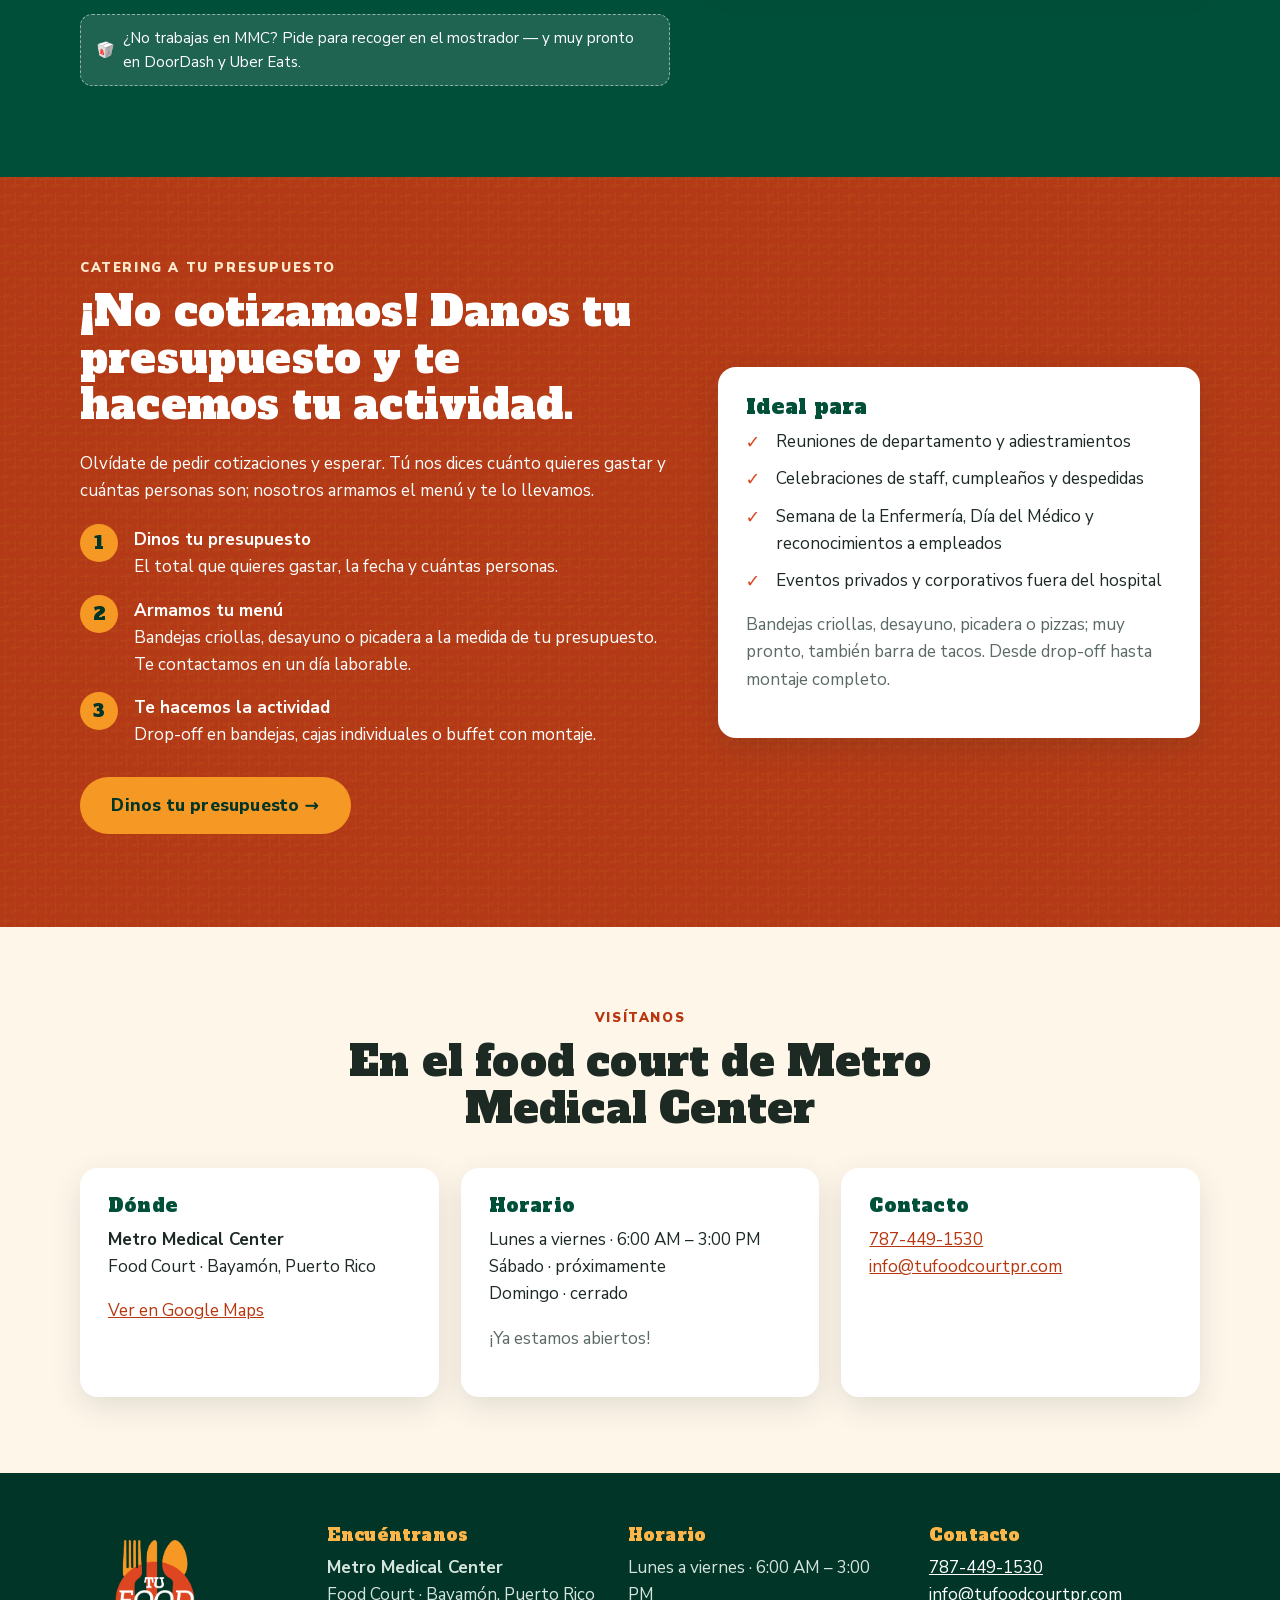
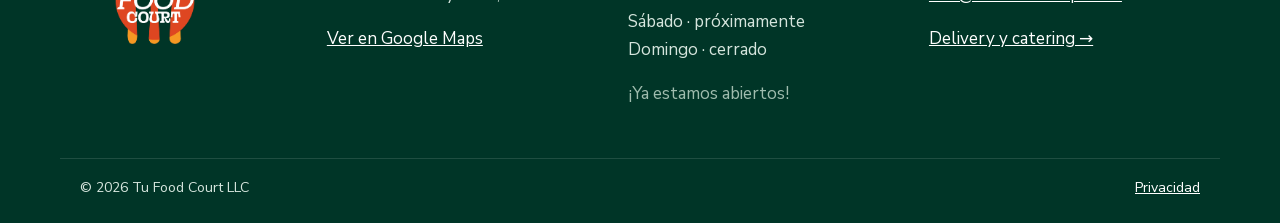
==== commit dcc2dfe1: "Bebida incluida (plato criollo, pizza de 10", tacos) y «Con todo / Quitar algo» en tacos y nachos; n" ====
--- a/index.html
+++ b/index.html
@@ -21,8 +21,8 @@
   <link rel="preconnect" href="https://docs.google.com" crossorigin>
   <link rel="preload" href="/assets/fonts/nunito-sans-latin.woff2" as="font" type="font/woff2" crossorigin>
   <link rel="preload" href="/assets/fonts/alfa-slab-one-latin.woff2" as="font" type="font/woff2" crossorigin>
-  <link rel="stylesheet" href="/assets/css/site.css?v=20261124e">
-  <script src="/assets/js/config.js?v=20261124e"></script><!-- in the head (home only) so the pre-paint banner script below can read it -->
+  <link rel="stylesheet" href="/assets/css/site.css?v=20261124f">
+  <script src="/assets/js/config.js?v=20261124f"></script><!-- in the head (home only) so the pre-paint banner script below can read it -->
   <script type="application/ld+json">
   {"@context":"https://schema.org","@type":"Restaurant","name":"Tu Food Court","url":"https://tufoodcourtpr.com/",
    "servesCuisine":["Puerto Rican","Pizza","Mexican"],"image":"https://tufoodcourtpr.com/assets/img/og-image.jpg",
@@ -70,7 +70,7 @@
           <span class="pz-kicker pz-k-soft" data-i18n="pz.kSoft">Soft opening esta semana</span>
           <span class="pz-kicker pz-k-new" data-i18n="pz.kNew">¡Nuevo en Tu Food Court!</span>
           <p class="pz-title" id="pz-ad-title" data-i18n="pz.title">¡Llegaron las <span class="pz-hl">pizzas</span>!</p>
-          <p class="pz-sub"><span data-i18n="pz.sub">10" personal o 16" grande, recién salidas del horno.</span> <strong class="pz-from" data-pz-from>Desde $9.99</strong></p>
+          <p class="pz-sub"><span data-i18n="pz.sub">10" personal con bebida incluida o 16" grande, recién salidas del horno.</span> <strong class="pz-from" data-pz-from>Desde $9.99</strong></p>
           <ul class="pz-list" data-pz-list>
             <li>Queso</li><li>Pepperoni</li><li>Veggies</li><li>Carbonara</li><li>Meat Lover</li>
           </ul>
@@ -153,7 +153,7 @@
           <span class="hero-badge" data-cfg="openingLabel">¡Ya estamos abiertos!</span>
           <h1><span data-i18n="hero.title">Criollo, pizza y tacos</span>
             <span class="accent" data-i18n="hero.sub">en Metro Medical Center</span></h1>
-          <p class="hero-lead" data-i18n="hero.lead">Tu Food Court es el nuevo comedor del food court de Metro Medical Center en Bayamón: desayuno desde las 6:00 AM, almuerzo criollo hecho a diario, pizzas de 10" y 16" y una estación mexicana que arranca con nachos.</p>
+          <p class="hero-lead" data-i18n="hero.lead">Tu Food Court es el nuevo comedor del food court de Metro Medical Center en Bayamón: desayuno desde las 6:00 AM, almuerzo criollo hecho a diario, pizzas de 10" y 16" y una estación mexicana con tacos y nachos.</p>
           <div class="hero-ctas">
             <a class="btn btn-amber btn-lg" href="#menu" data-i18n="hero.cta1">Ver el menú</a>
             <a class="btn btn-ghost btn-lg" href="/delivery/" data-i18n="hero.cta2">Pedir delivery o recogido</a>
@@ -182,14 +182,14 @@
             <span class="station-num" aria-hidden="true">02</span>
             <span class="soon-badge" data-soon="pizza" data-i18n="soon" hidden>Próximamente</span>
             <h3>Pizza</h3>
-            <p data-i18n="st.pizza">Cinco pizzas en 10" personal o 16" grande. De la clásica de queso a la Meat Lover.</p>
+            <p data-i18n="st.pizza">Cinco pizzas en 10" personal (con bebida) o 16" grande. De la clásica de queso a la Meat Lover.</p>
             <a href="#menu" data-station-link="pizza" data-i18n="st.see">Ver menú →</a>
           </article>
           <article class="station station-amber">
             <span class="station-num" aria-hidden="true">03</span>
             <span class="soon-badge" data-soon="mexicano" data-i18n="soon" hidden>Próximamente</span>
             <h3 data-i18n="st.mexTitle">Mexicano</h3>
-            <p data-i18n="st.mex">Arrancamos con nachos de carne molida y de carnitas, y Cielito Lindo con chips; tacos, burritos y quesadillas llegan pronto.</p>
+            <p data-i18n="st.mex">Tacos (3 por orden, con nachos y bebida), nachos de carne, pollo o carnitas, y Cielito Lindo con chips. Burritos y quesadillas llegan pronto.</p>
             <a href="#menu" data-station-link="mexicano" data-i18n="st.see">Ver menú →</a>
           </article>
         </div>
@@ -295,11 +295,11 @@
 
   <footer class="site-footer" data-site-footer></footer>
 
-  <script src="/assets/js/menu.js?v=20261124e"></script>
-  <script src="/assets/js/prices.js?v=20261124e"></script>
-  <script src="/assets/js/i18n.js?v=20261124e"></script>
-  <script src="/assets/js/site.js?v=20261124e"></script>
-  <script src="/assets/js/criollo.js?v=20261124e"></script>
+  <script src="/assets/js/menu.js?v=20261124f"></script>
+  <script src="/assets/js/prices.js?v=20261124f"></script>
+  <script src="/assets/js/i18n.js?v=20261124f"></script>
+  <script src="/assets/js/site.js?v=20261124f"></script>
+  <script src="/assets/js/criollo.js?v=20261124f"></script>
   <script>
     document.querySelectorAll('[data-station-link]').forEach(function (a) {
       a.addEventListener('click', function () {
--- a/assets/css/site.css
+++ b/assets/css/site.css
@@ -573,6 +573,12 @@
 /* keep every focusable text control at >= 16px (1rem): iOS Safari and in-app browsers zoom the page on focus below that and never zoom back out */
 .cart-opts select { min-height: 44px; padding: .25em 2em .25em .5em; background-position: right .6em center; }
 .cart-note { margin-top: 8px; min-height: 40px !important; padding: .3em .6em !important; }
+/* «Quitar algo» on a dish with `includes` (tacos, nachos): one checkbox per item to leave out */
+.cart-sin { border: 0; margin: 8px 0 0; padding: 8px 12px 4px; background: var(--green-soft); border-radius: var(--radius-sm); min-width: 0; }
+.cart-sin legend { float: left; width: 100%; display: block; padding: 0; margin-bottom: 2px; font-family: inherit; font-size: .8rem; font-weight: 800; color: var(--muted); }
+.sin-list { clear: both; display: flex; flex-wrap: wrap; gap: 0 18px; }
+.sin-item { display: flex; align-items: center; gap: 8px; min-height: 44px; font-size: .92rem; font-weight: 700; cursor: pointer; }
+.sin-item input { width: 22px; height: 22px; margin: 0; accent-color: var(--red); flex: none; }
 
 .toast { position: fixed; left: 12px; right: 12px; bottom: 14px; z-index: 60; background: var(--green-deep); color: #fff; border-radius: 999px; padding: 8px 8px 8px 18px; display: flex; align-items: center; justify-content: space-between; gap: 10px; box-shadow: 0 10px 30px rgba(0,0,0,.3); font-weight: 800; font-size: .95rem; }
 .toast[hidden] { display: none; }
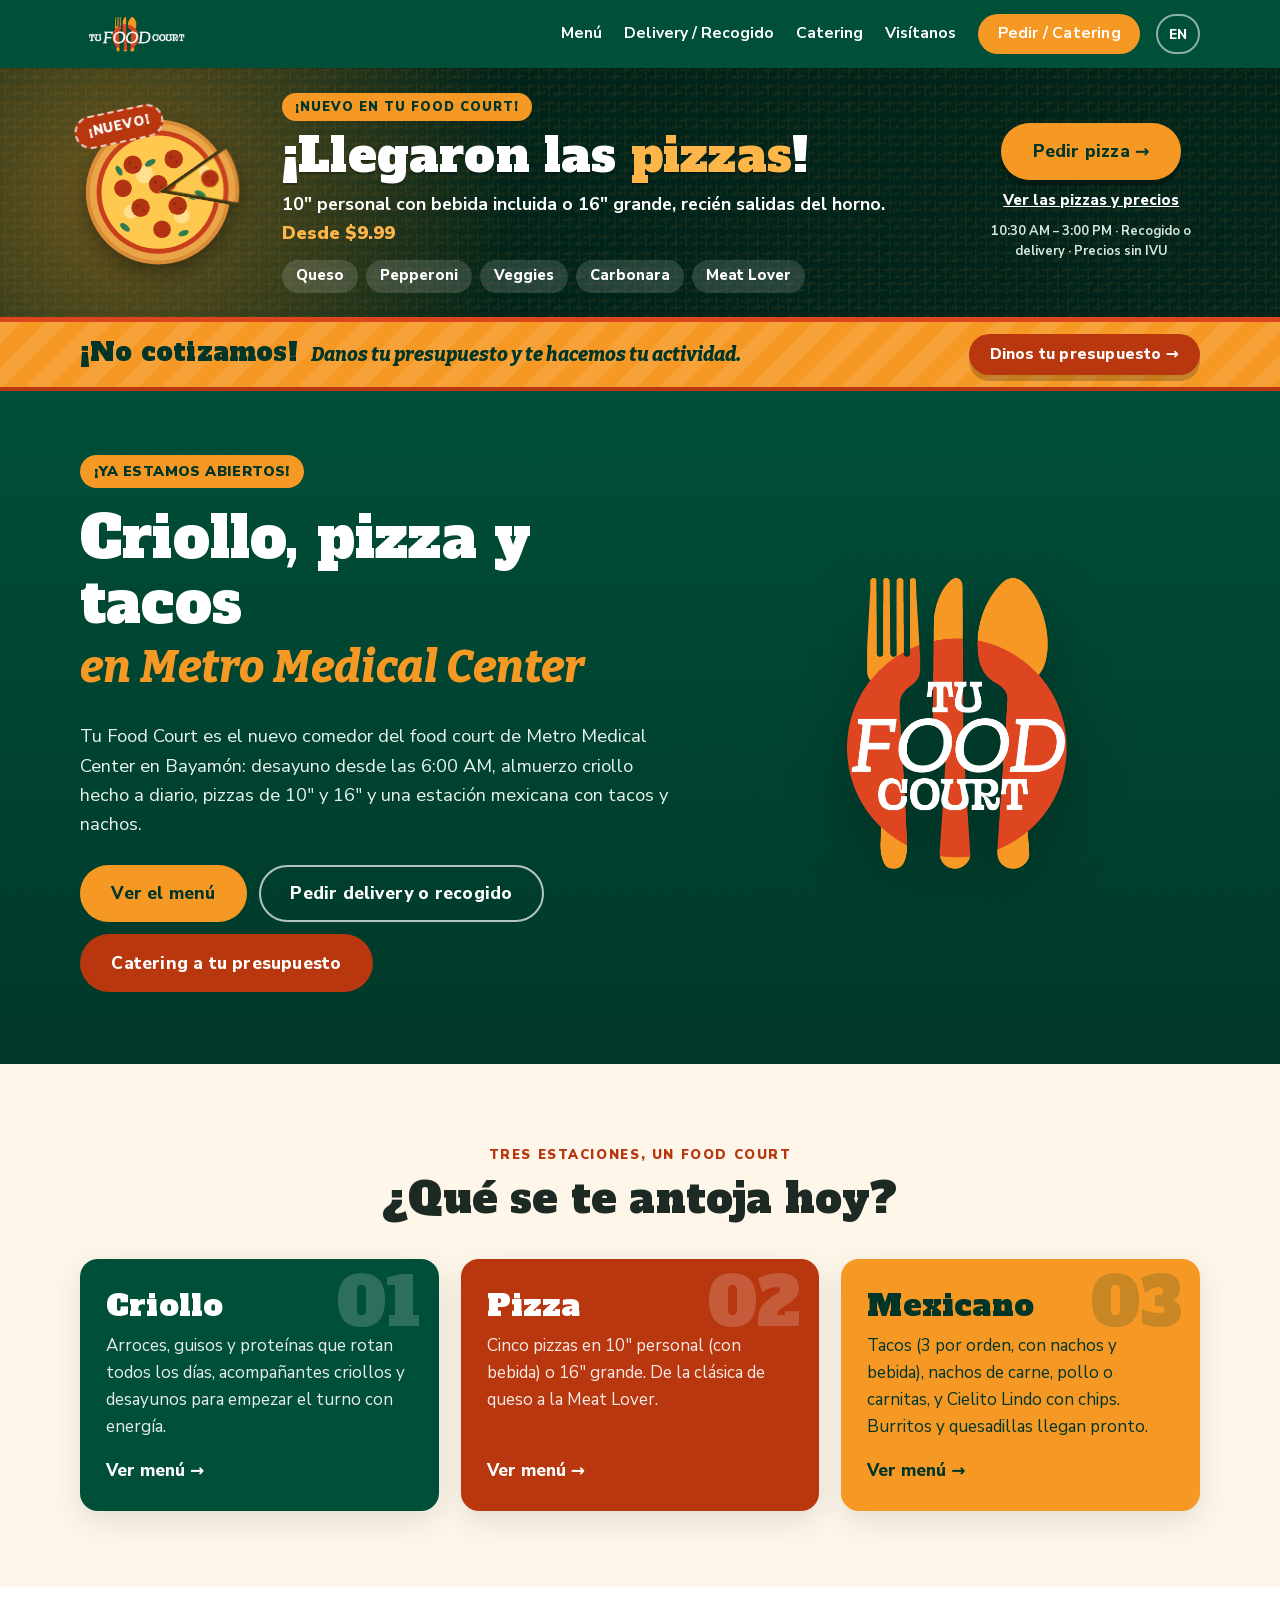
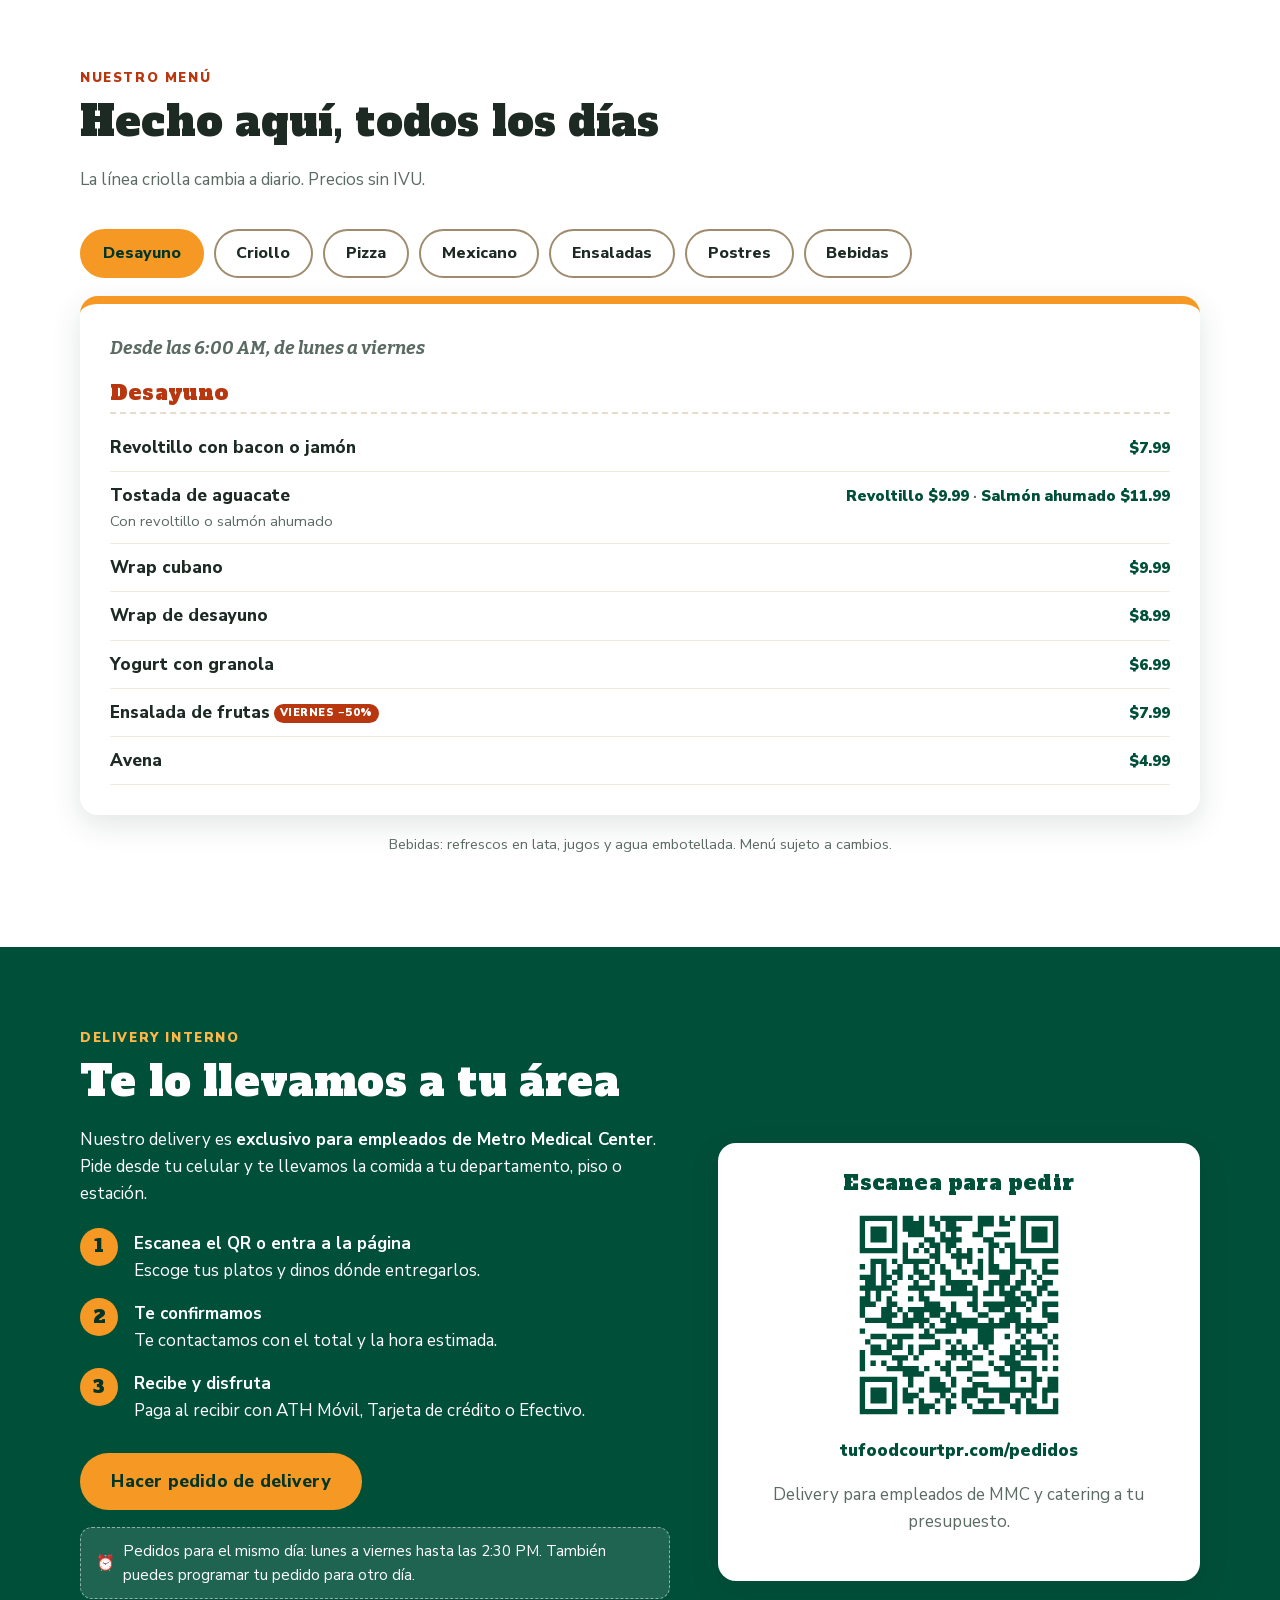
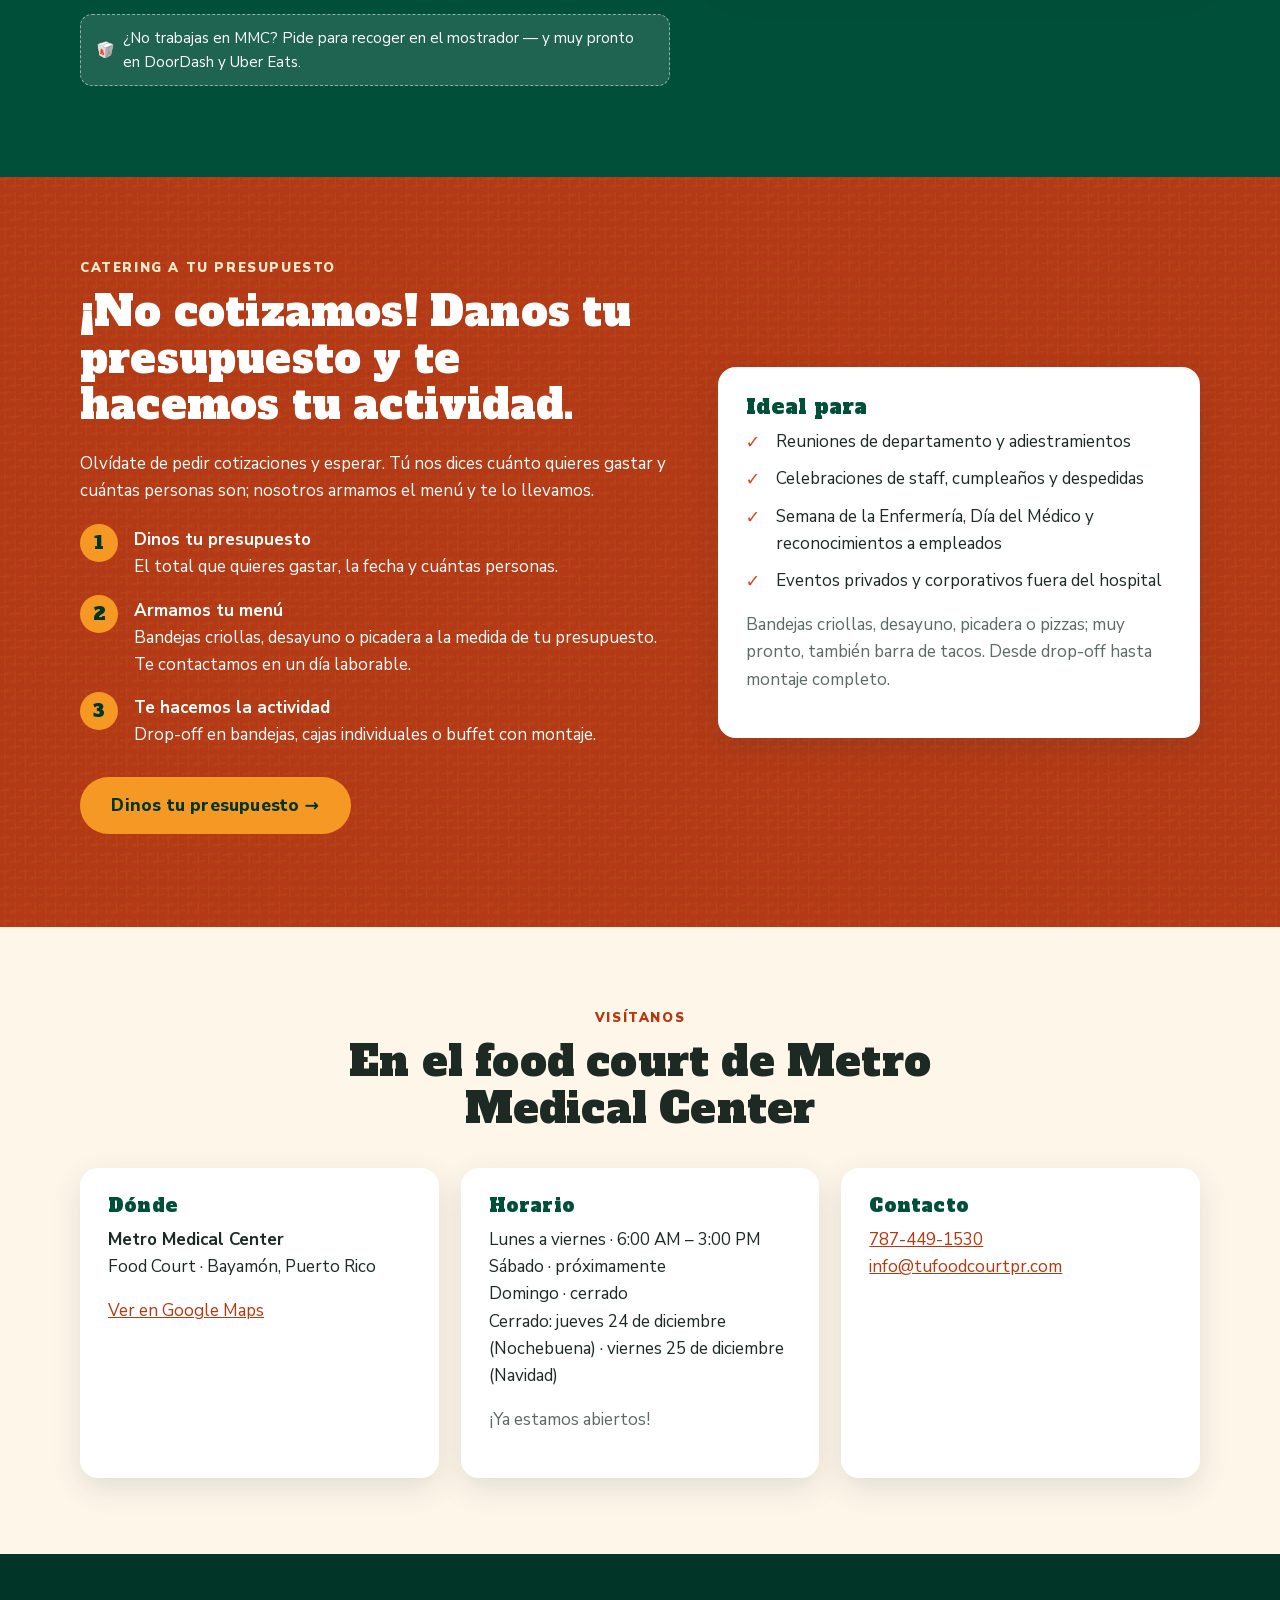
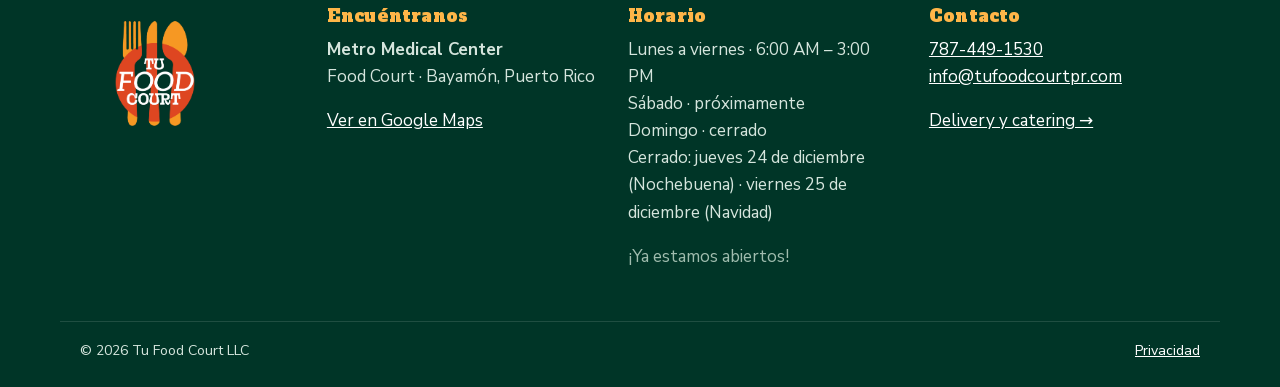
==== commit b0a4430d: "Días cerrados por feriado (closedDates): 24, 25 y 31 dic; 1, 6, 11 y 18 ene. El formulario no acepta" ====
--- a/index.html
+++ b/index.html
@@ -21,8 +21,8 @@
   <link rel="preconnect" href="https://docs.google.com" crossorigin>
   <link rel="preload" href="/assets/fonts/nunito-sans-latin.woff2" as="font" type="font/woff2" crossorigin>
   <link rel="preload" href="/assets/fonts/alfa-slab-one-latin.woff2" as="font" type="font/woff2" crossorigin>
-  <link rel="stylesheet" href="/assets/css/site.css?v=20261124f">
-  <script src="/assets/js/config.js?v=20261124f"></script><!-- in the head (home only) so the pre-paint banner script below can read it -->
+  <link rel="stylesheet" href="/assets/css/site.css?v=20261127a">
+  <script src="/assets/js/config.js?v=20261127a"></script><!-- in the head (home only) so the pre-paint banner script below can read it -->
   <script type="application/ld+json">
   {"@context":"https://schema.org","@type":"Restaurant","name":"Tu Food Court","url":"https://tufoodcourtpr.com/",
    "servesCuisine":["Puerto Rican","Pizza","Mexican"],"image":"https://tufoodcourtpr.com/assets/img/og-image.jpg",
@@ -124,6 +124,8 @@
             var c = h[1].split(':'), last = +c[0] * 60 + +c[1] - C.lastCallMinutesBeforeClose;
             var days = (p.day - dow + 7) % 7;
             if (days === 0 && +o.hour * 60 + +o.minute >= last) days = 7;
+            var pd = new Date(Date.UTC(+o.year, +o.month - 1, +o.day + days)).toISOString().slice(0, 10);
+            if (C.closedDates && Object.prototype.hasOwnProperty.call(C.closedDates, pd)) days = 99; // a holiday (config.closedDates): no promo that week
             var ann = Number.isInteger(p.announceDaysBefore) && p.announceDaysBefore >= 0 ? p.announceDaysBefore : 1;
             if (days <= ann) {
               var b = document.querySelector('[data-promo-banner]');
@@ -295,11 +297,11 @@
 
   <footer class="site-footer" data-site-footer></footer>
 
-  <script src="/assets/js/menu.js?v=20261124f"></script>
-  <script src="/assets/js/prices.js?v=20261124f"></script>
-  <script src="/assets/js/i18n.js?v=20261124f"></script>
-  <script src="/assets/js/site.js?v=20261124f"></script>
-  <script src="/assets/js/criollo.js?v=20261124f"></script>
+  <script src="/assets/js/menu.js?v=20261127a"></script>
+  <script src="/assets/js/prices.js?v=20261127a"></script>
+  <script src="/assets/js/i18n.js?v=20261127a"></script>
+  <script src="/assets/js/site.js?v=20261127a"></script>
+  <script src="/assets/js/criollo.js?v=20261127a"></script>
   <script>
     document.querySelectorAll('[data-station-link]').forEach(function (a) {
       a.addEventListener('click', function () {
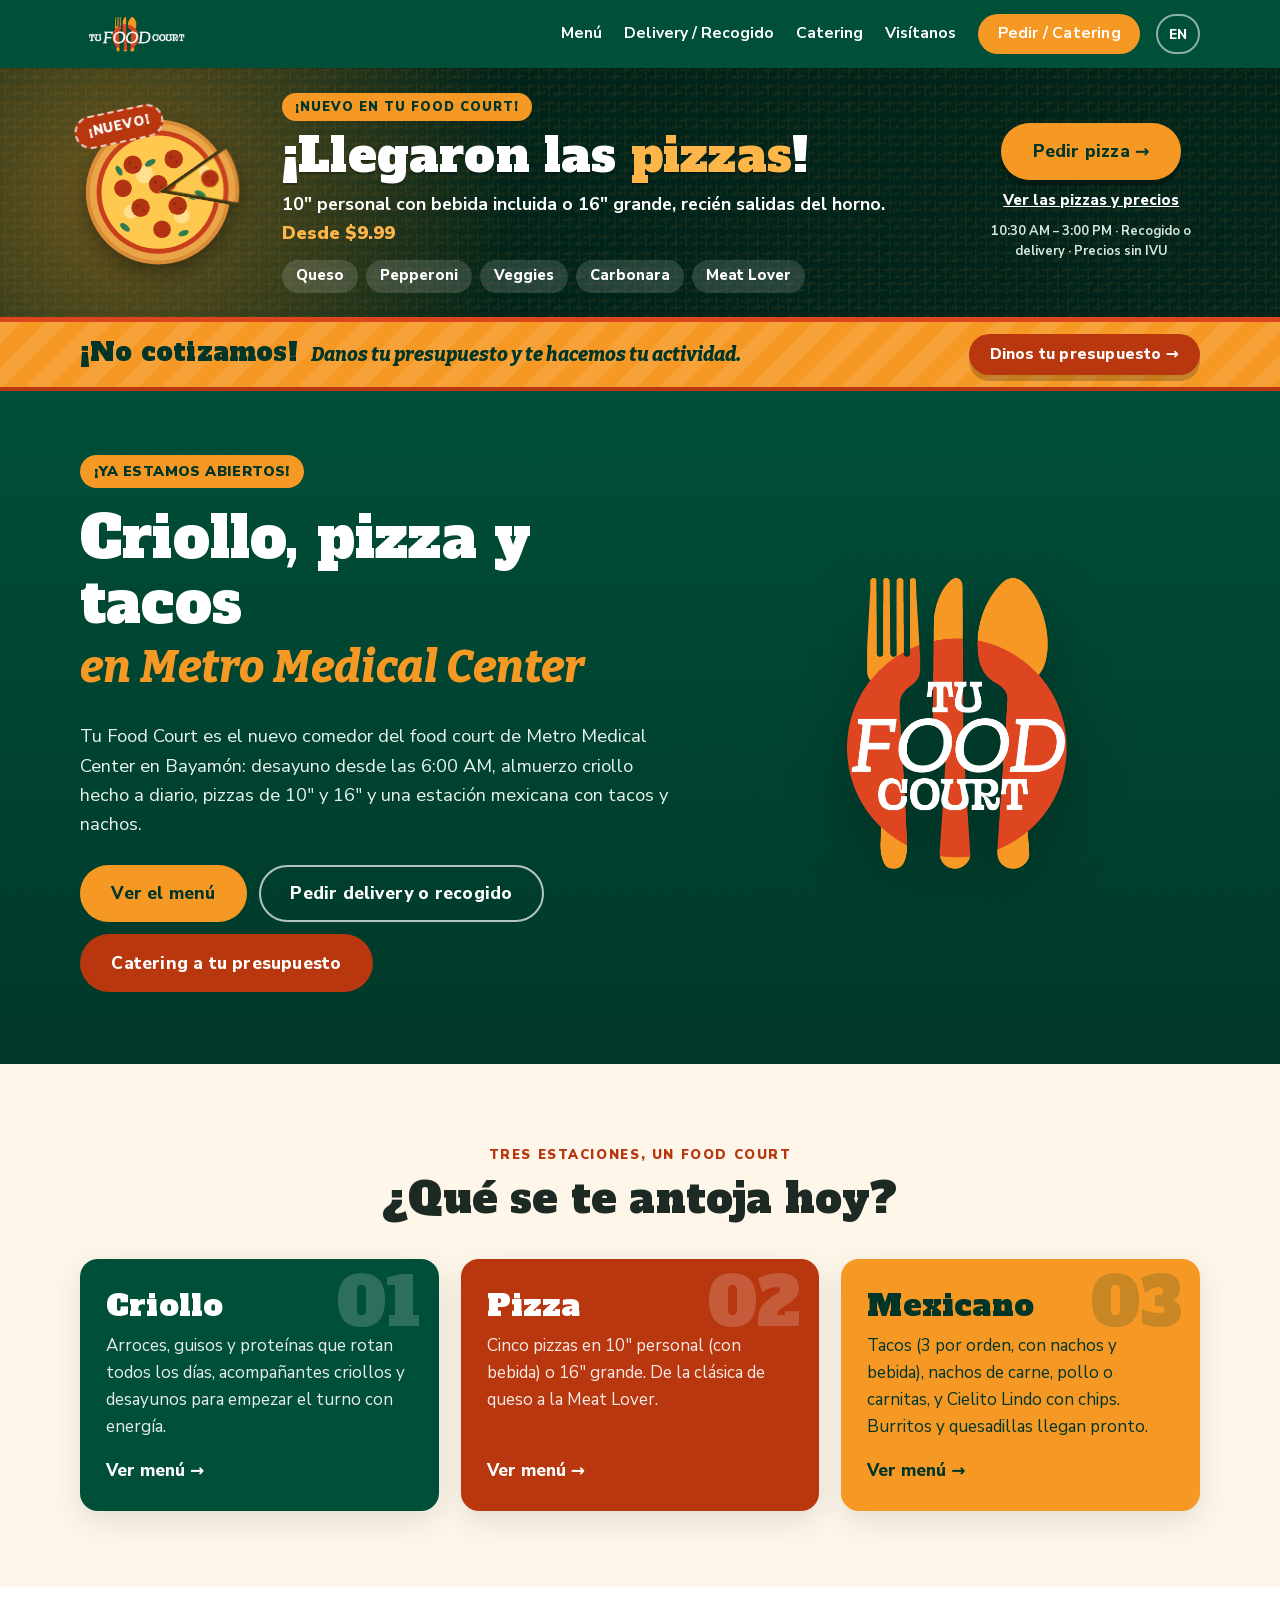
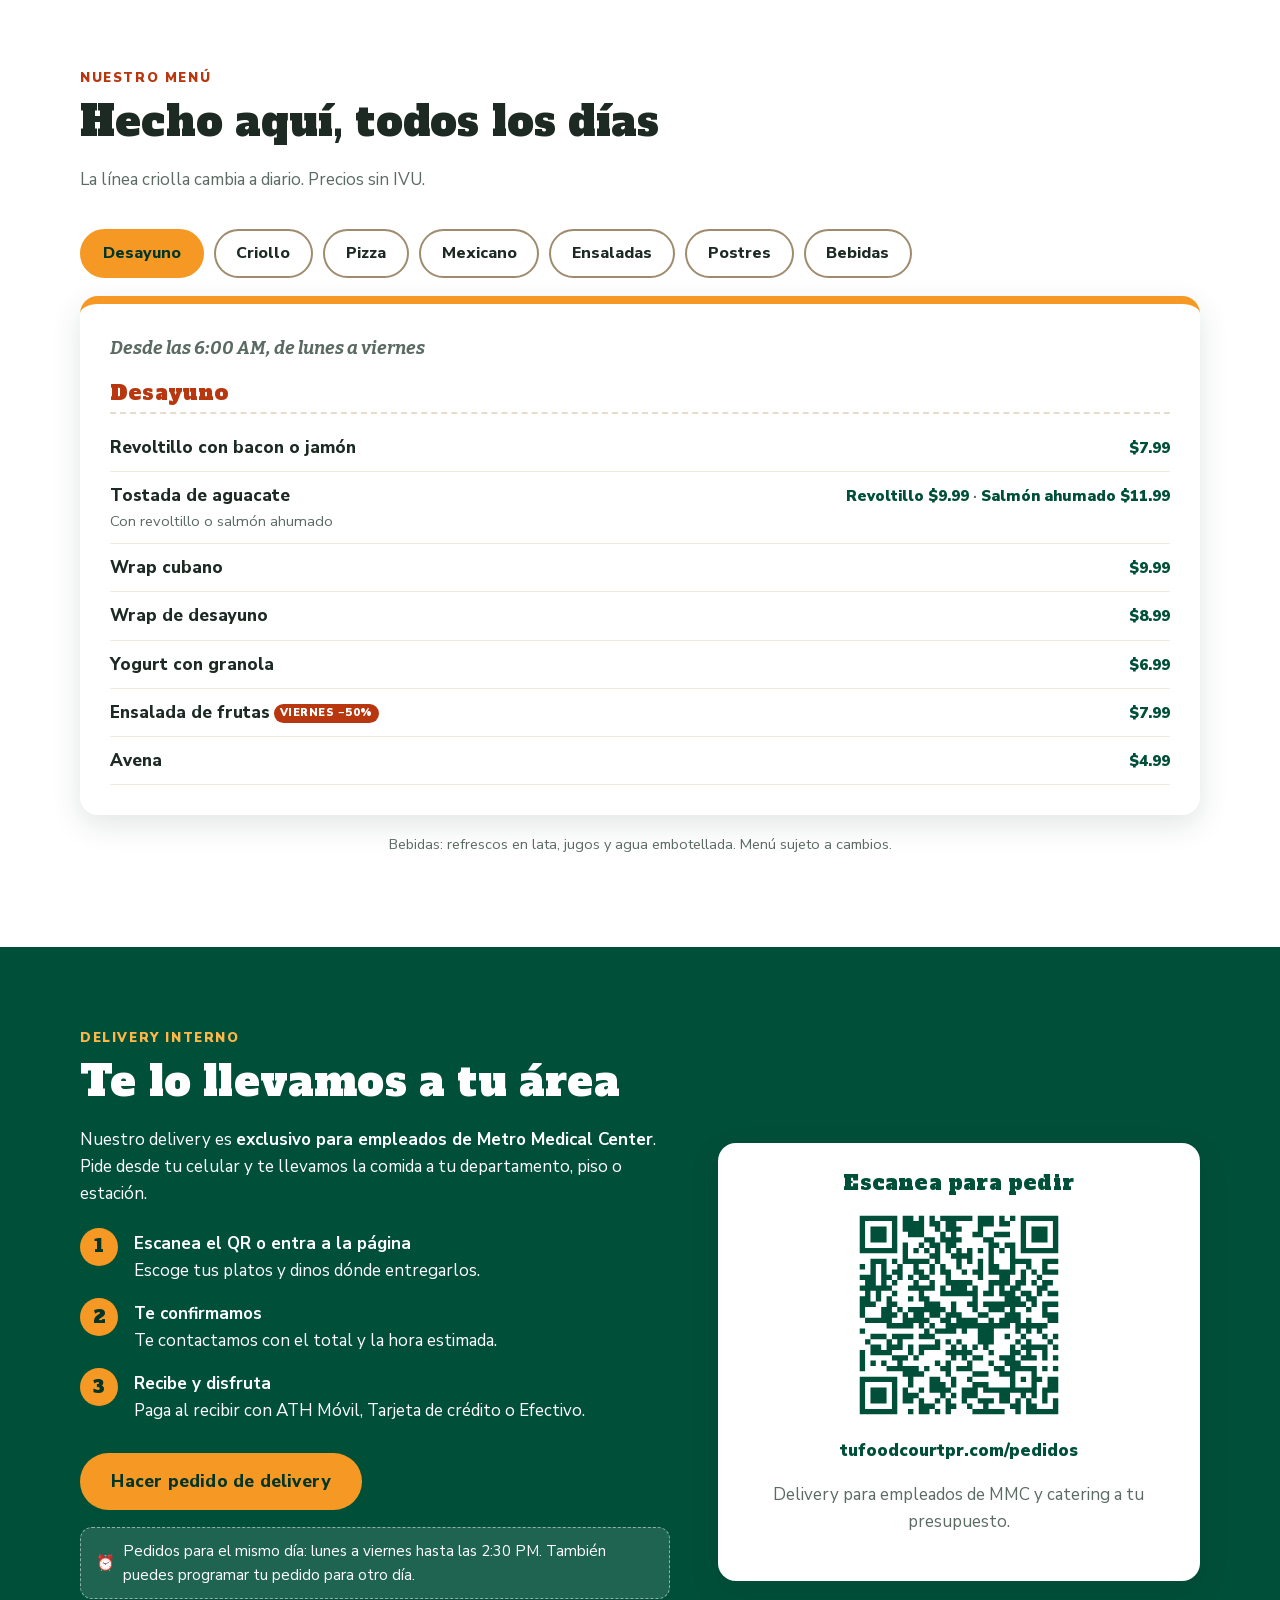
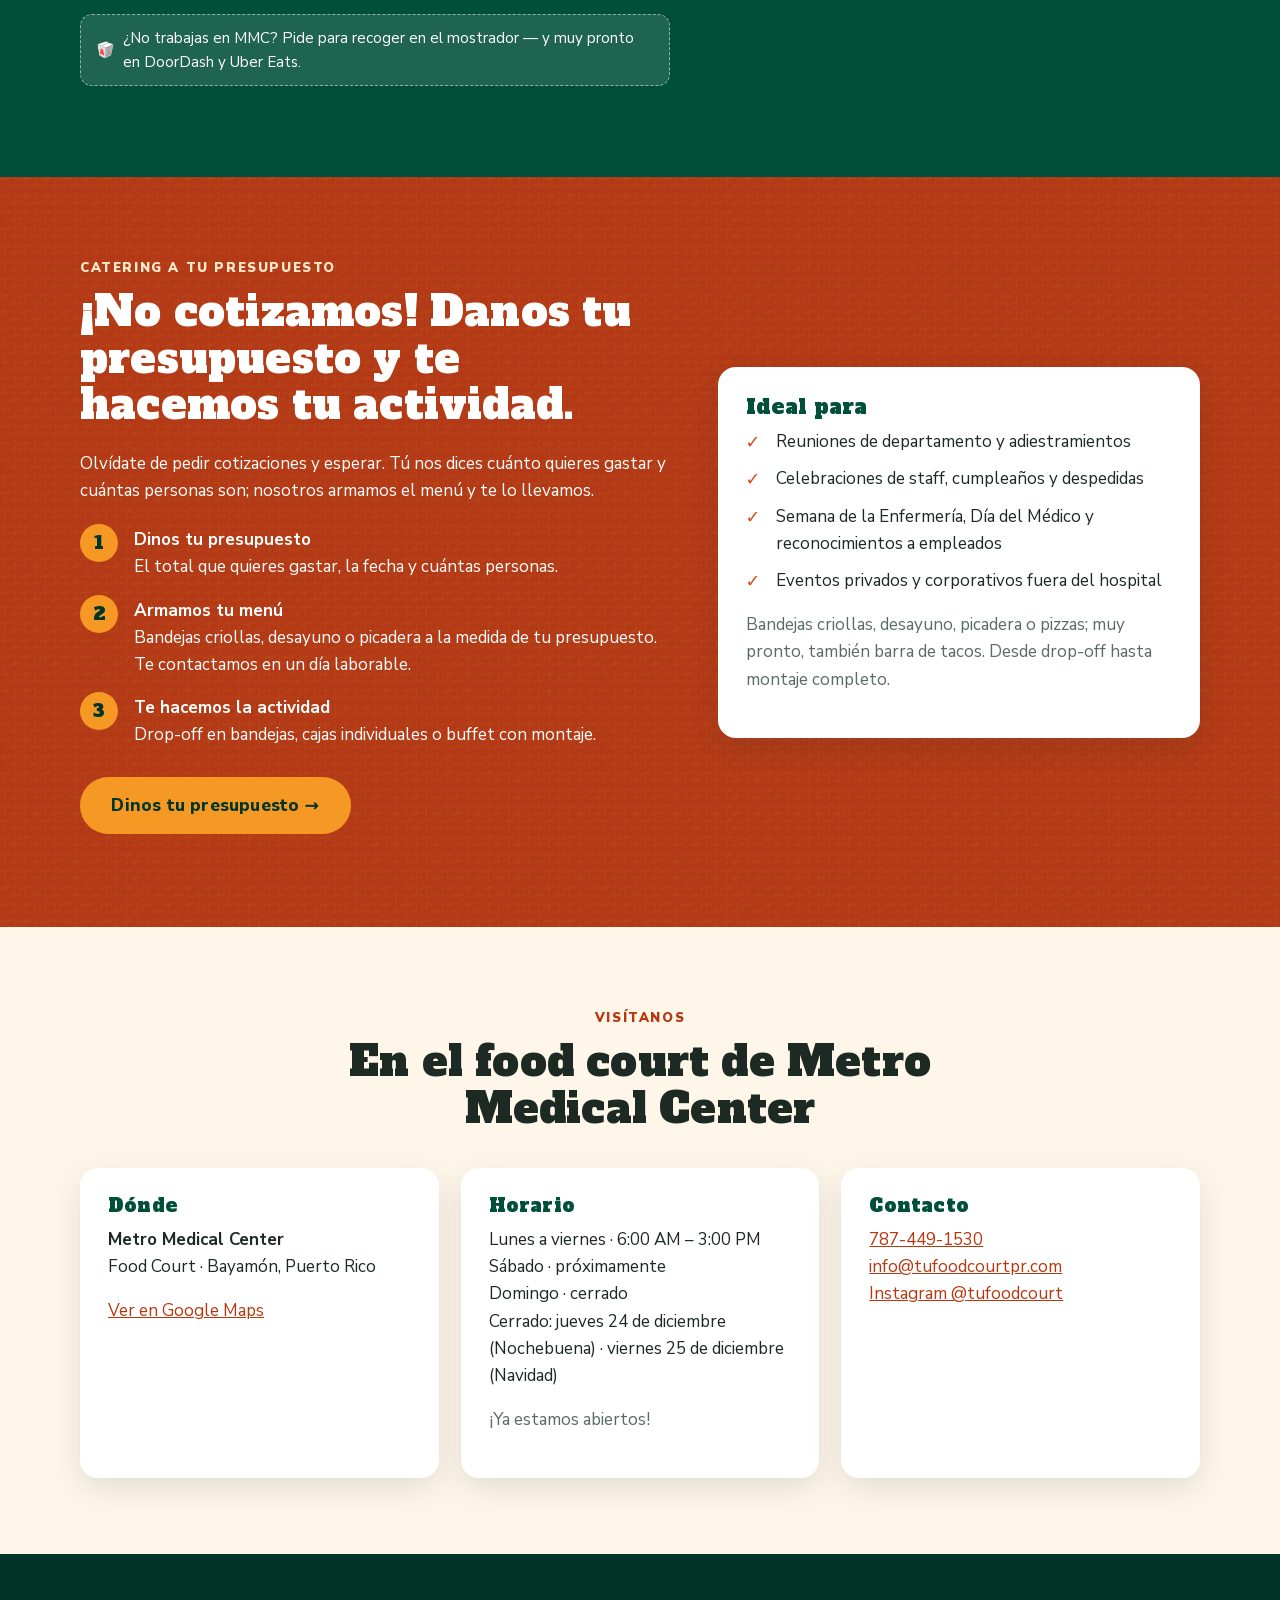
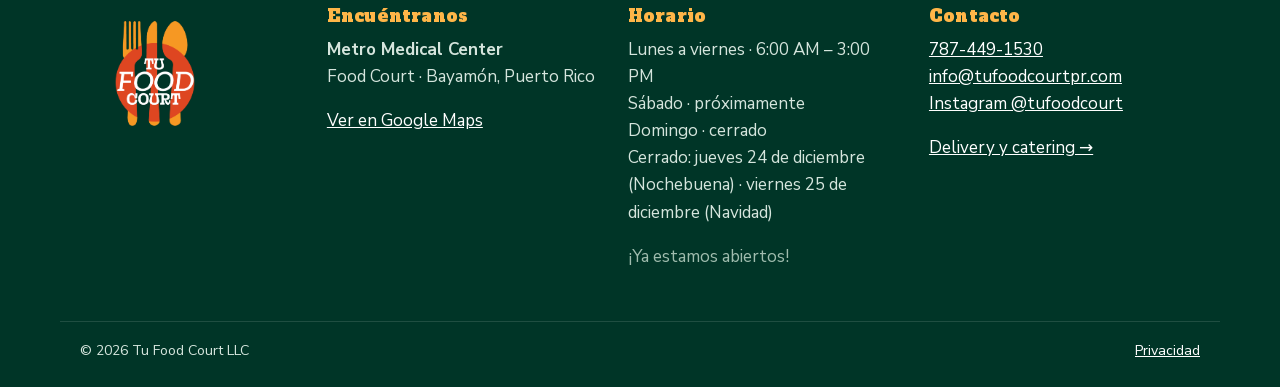
==== commit 4a8e4257: "Instagram @tufoodcourt: link en «Contacto» (pie y Visítanos), «Síguenos» en el afiche y las tarjetas" ====
--- a/index.html
+++ b/index.html
@@ -21,12 +21,12 @@
   <link rel="preconnect" href="https://docs.google.com" crossorigin>
   <link rel="preload" href="/assets/fonts/nunito-sans-latin.woff2" as="font" type="font/woff2" crossorigin>
   <link rel="preload" href="/assets/fonts/alfa-slab-one-latin.woff2" as="font" type="font/woff2" crossorigin>
-  <link rel="stylesheet" href="/assets/css/site.css?v=20261127a">
-  <script src="/assets/js/config.js?v=20261127a"></script><!-- in the head (home only) so the pre-paint banner script below can read it -->
+  <link rel="stylesheet" href="/assets/css/site.css?v=20261127c">
+  <script src="/assets/js/config.js?v=20261127c"></script><!-- in the head (home only) so the pre-paint banner script below can read it -->
   <script type="application/ld+json">
   {"@context":"https://schema.org","@type":"Restaurant","name":"Tu Food Court","url":"https://tufoodcourtpr.com/",
    "servesCuisine":["Puerto Rican","Pizza","Mexican"],"image":"https://tufoodcourtpr.com/assets/img/og-image.jpg",
-   "email":"info@tufoodcourtpr.com","acceptsReservations":"False","paymentAccepted":"ATH Móvil, Credit Card, Cash",
+   "email":"info@tufoodcourtpr.com","sameAs":["https://www.instagram.com/tufoodcourt/"],"acceptsReservations":"False","paymentAccepted":"ATH Móvil, Credit Card, Cash",
    "address":{"@type":"PostalAddress","streetAddress":"Metro Medical Center, Food Court","addressLocality":"Bayamón","addressRegion":"PR","addressCountry":"US"},
    "openingHoursSpecification":[
      {"@type":"OpeningHoursSpecification","dayOfWeek":["Monday","Tuesday","Wednesday","Thursday","Friday"],"opens":"06:00","closes":"15:00"}]}
@@ -297,11 +297,11 @@
 
   <footer class="site-footer" data-site-footer></footer>
 
-  <script src="/assets/js/menu.js?v=20261127a"></script>
-  <script src="/assets/js/prices.js?v=20261127a"></script>
-  <script src="/assets/js/i18n.js?v=20261127a"></script>
-  <script src="/assets/js/site.js?v=20261127a"></script>
-  <script src="/assets/js/criollo.js?v=20261127a"></script>
+  <script src="/assets/js/menu.js?v=20261127c"></script>
+  <script src="/assets/js/prices.js?v=20261127c"></script>
+  <script src="/assets/js/i18n.js?v=20261127c"></script>
+  <script src="/assets/js/site.js?v=20261127c"></script>
+  <script src="/assets/js/criollo.js?v=20261127c"></script>
   <script>
     document.querySelectorAll('[data-station-link]').forEach(function (a) {
       a.addEventListener('click', function () {
